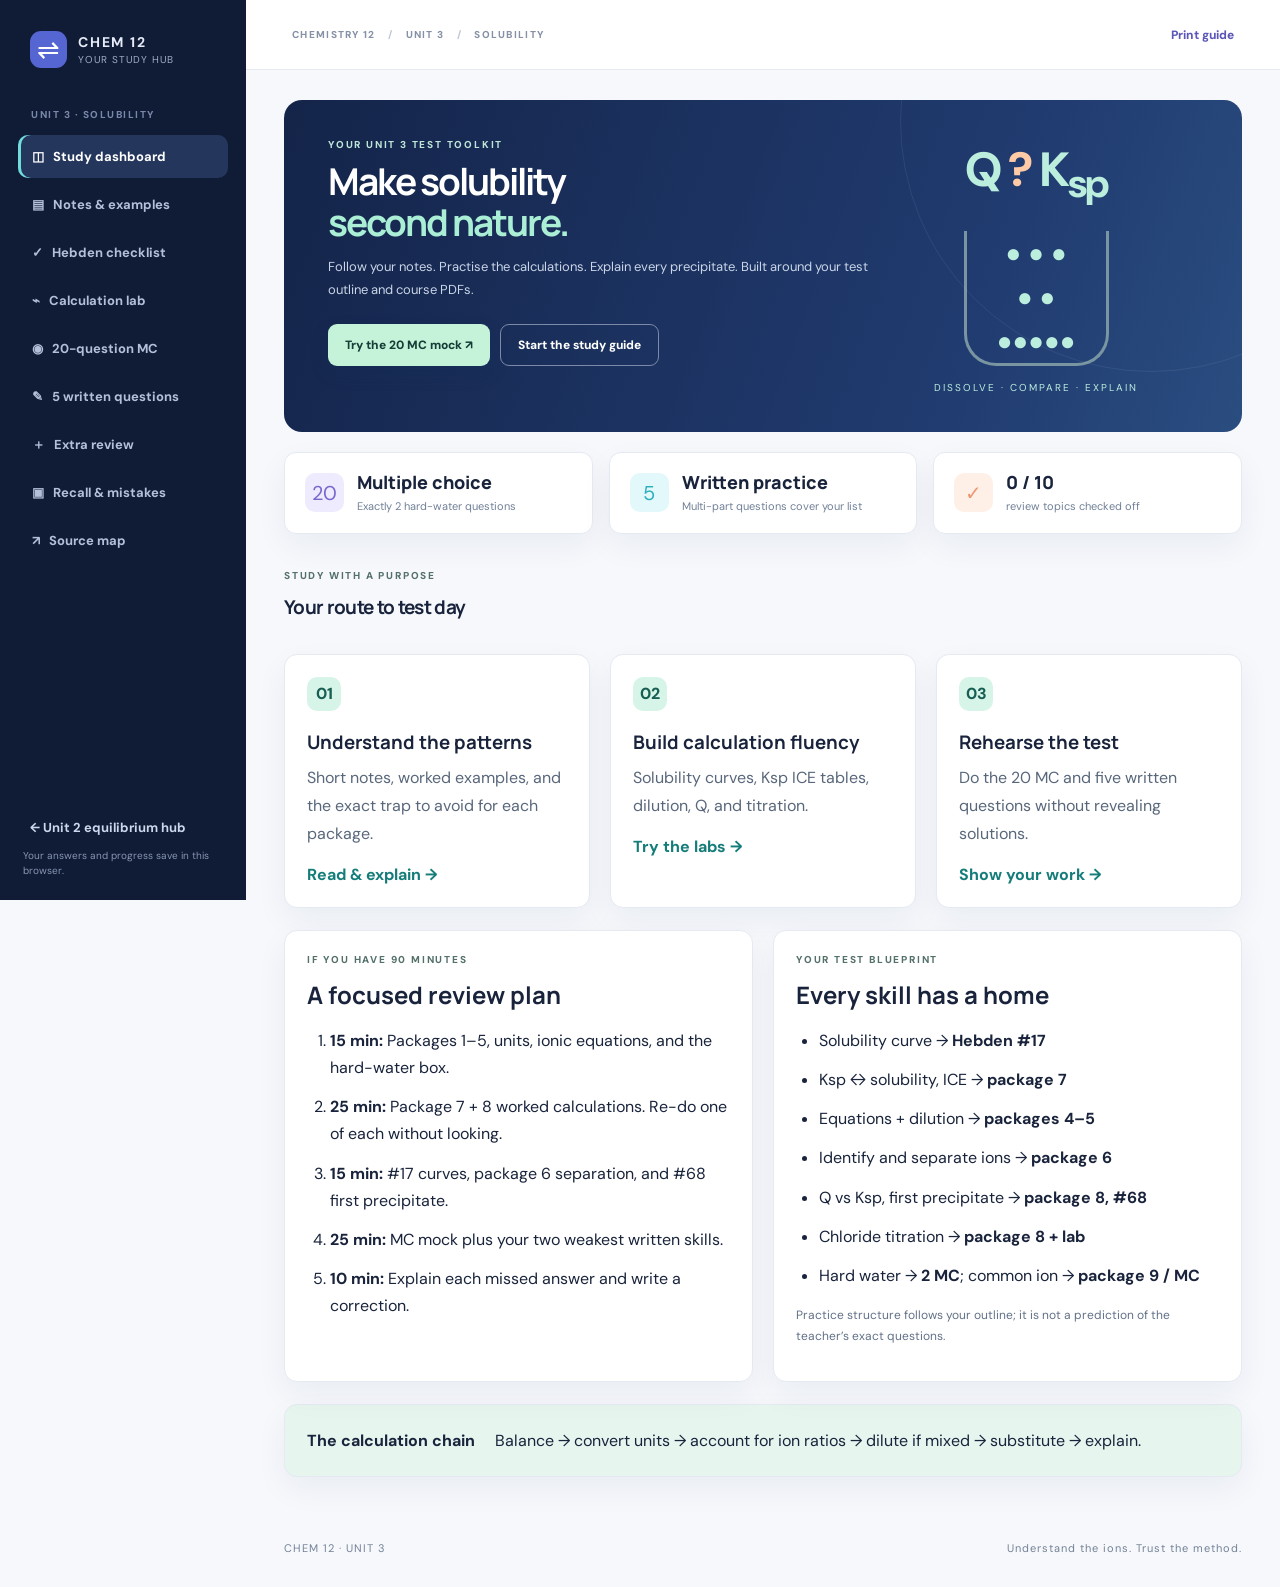
==== unit3.html @ d4b1d56f "Add Unit 3 solubility study guide and practice Add source-mapped notes, Hebden homework, 40 MC quest" ====
<!doctype html>
<html lang="en">
<head><meta charset="utf-8"><meta name="viewport" content="width=device-width, initial-scale=1"><meta name="theme-color" content="#101b35"><meta name="description" content="Chemistry 12 Unit 3: solubility notes, Hebden homework map, Ksp and ICE practice, chloride titration, and a 20 MC + 5 written mock test."><title>Chem 12 · Unit 3 Solubility</title><link rel="stylesheet" href="./styles.css"><link rel="stylesheet" href="./unit3.css"><script src="./unit3-content.js" defer></script><script src="./unit3.js" defer></script></head>
<body class="u3"><a class="skip-link" href="#u3-main">Skip to study content</a><div class="shell">
<aside class="sidebar"><a href="./index.html" class="brand"><span class="brand-mark">⇌</span><span><strong>CHEM 12</strong><small>your study hub</small></span></a><div class="side-label">UNIT 3 · SOLUBILITY</div><nav class="nav" aria-label="Unit 3 navigation"><a href="#overview" class="nav-link" data-section="overview">◫ &nbsp; Study dashboard</a><a href="#guide" class="nav-link" data-section="guide">▤ &nbsp; Notes & examples</a><a href="#homework" class="nav-link" data-section="homework">✓ &nbsp; Hebden checklist</a><a href="#labs" class="nav-link" data-section="labs">⌁ &nbsp; Calculation lab</a><a href="#mock" class="nav-link" data-section="mock">◉ &nbsp; 20-question MC</a><a href="#written" class="nav-link" data-section="written">✎ &nbsp; 5 written questions</a><a href="#extra" class="nav-link" data-section="extra">＋ &nbsp; Extra review</a><a href="#recall" class="nav-link" data-section="recall">▣ &nbsp; Recall & mistakes</a><a href="#sources" class="nav-link" data-section="sources">↗ &nbsp; Source map</a></nav><div class="side-spacer"></div><a class="back-unit" href="./index.html">← Unit 2 equilibrium hub</a><div class="side-foot">Your answers and progress save in this browser.</div></aside>
<main id="u3-main"><header class="topbar"><button id="u3-menu" class="icon-button menu-button" aria-label="Open navigation" aria-expanded="false">☰</button><div class="breadcrumb">CHEMISTRY 12 <span>/</span> UNIT 3 <span>/</span> SOLUBILITY</div><button id="print-guide" class="text-button">Print guide</button></header>
<section id="overview" class="u3-view"><div class="hero"><div><div class="eyebrow light">YOUR UNIT 3 TEST TOOLKIT</div><h1>Make solubility<br><em>second nature.</em></h1><p>Follow your notes. Practise the calculations. Explain every precipitate. Built around your test outline and course PDFs.</p><div class="hero-actions"><a class="button button-bright" href="#mock">Try the 20 MC mock ↗</a><a class="button button-outline" href="#guide">Start the study guide</a></div></div><div class="chem-art" aria-hidden="true"><div class="chem-equation">Q <span>?</span> K<sub>sp</sub></div><div class="chem-dots">● ● ●<br>● ●<br>●●●●●</div><div class="chem-caption">DISSOLVE · COMPARE · EXPLAIN</div></div></div>
<div class="stats-grid"><div class="stat-card"><span class="stat-icon violet">20</span><div><strong>Multiple choice</strong><small>Exactly 2 hard-water questions</small></div></div><div class="stat-card"><span class="stat-icon cyan">5</span><div><strong>Written practice</strong><small>Multi-part questions cover your list</small></div></div><div class="stat-card"><span class="stat-icon peach">✓</span><div><strong id="u3-progress">0 / 10</strong><small>review topics checked off</small></div></div></div>
<div class="section-heading"><div><div class="eyebrow">STUDY WITH A PURPOSE</div><h2>Your route to test day</h2></div></div><div class="u3-grid three"><a class="panel route-link" href="#guide"><span class="step">01</span><h3>Understand the patterns</h3><p>Short notes, worked examples, and the exact trap to avoid for each package.</p><b>Read & explain →</b></a><a class="panel route-link" href="#labs"><span class="step">02</span><h3>Build calculation fluency</h3><p>Solubility curves, Ksp ICE tables, dilution, Q, and titration.</p><b>Try the labs →</b></a><a class="panel route-link" href="#written"><span class="step">03</span><h3>Rehearse the test</h3><p>Do the 20 MC and five written questions without revealing solutions.</p><b>Show your work →</b></a></div>
<div class="u3-grid"><div class="panel"><div class="eyebrow">IF YOU HAVE 90 MINUTES</div><h2>A focused review plan</h2><ol class="spaced"><li><b>15 min:</b> Packages 1–5, units, ionic equations, and the hard-water box.</li><li><b>25 min:</b> Package 7 + 8 worked calculations. Re-do one of each without looking.</li><li><b>15 min:</b> #17 curves, package 6 separation, and #68 first precipitate.</li><li><b>25 min:</b> MC mock plus your two weakest written skills.</li><li><b>10 min:</b> Explain each missed answer and write a correction.</li></ol></div><div class="panel"><div class="eyebrow">YOUR TEST BLUEPRINT</div><h2>Every skill has a home</h2><ul class="spaced"><li>Solubility curve → <b>Hebden #17</b></li><li>Ksp ↔ solubility, ICE → <b>package 7</b></li><li>Equations + dilution → <b>packages 4–5</b></li><li>Identify and separate ions → <b>package 6</b></li><li>Q vs Ksp, first precipitate → <b>package 8, #68</b></li><li>Chloride titration → <b>package 8 + lab</b></li><li>Hard water → <b>2 MC</b>; common ion → <b>package 9 / MC</b></li></ul><p class="muted">Practice structure follows your outline; it is not a prediction of the teacher’s exact questions.</p></div></div>
<div class="panel formula-strip"><b>The calculation chain</b><span>Balance → convert units → account for ion ratios → dilute if mixed → substitute → explain.</span></div></section>
<section id="guide" class="u3-view" hidden><div class="page-head"><div class="eyebrow">THE ULTIMATE STUDY GUIDE</div><h1>Notes that lead to answers.</h1><p>Work through each package, then explain the “check yourself” prompt before opening its answer.</p></div><label class="search-wrap"><span>⌕</span><input type="search" id="u3-search" placeholder="Search: hard water, ICE, titration…" aria-label="Search Unit 3 notes"></label><div id="guide-list"></div></section>
<section id="homework" class="u3-view" hidden><div class="page-head"><div class="eyebrow">YOUR NOTES → HEBDEN</div><h1>The homework map.</h1><p>Question numbers restart in Unit III. These are solubility questions, not the Unit II numbers in the original hub.</p></div><div class="panel callout"><b>Do these first:</b> #17; #18–20; #25; #29–34; #40; #42, #47, #50; #56–69 (especially #68). Then review the chloride lab. The textbook file ends at printed page 100, so #70–72 and #81–86 are listed from the notes, not checked against their question text.</div><p id="hw-progress" aria-live="polite"></p><div id="hw-list"></div></section>
<section id="labs" class="u3-view" hidden><div class="page-head"><div class="eyebrow">SEE IT · CALCULATE IT · CHECK IT</div><h1>Calculation lab.</h1><p>All concentrations are mol/L. Enter scientific notation as 1.8e-10. Values are supplied for each problem.</p></div>
<div class="panel lab-panel"><div class="eyebrow">SOLUBILITY CURVES · #17 SKILLS</div><h2>Temperature changes the limit.</h2><p>This original practice graph uses hypothetical salts A, B and C. Its vertical axis is <b>grams of salt per 100 g of water</b>, not grams per litre of solution.</p><div class="u3-grid"><div id="curve-svg"></div><div><label>Temperature: <b id="temp-value">60 °C</b><input type="range" id="curve-temp" min="0" max="100" value="60"></label><label>Water mass (g)<input id="curve-water" type="number" min="1" value="150"></label><label>Salt A added (g)<input id="curve-mass" type="number" min="0" value="90"></label><div id="curve-result" class="feedback" aria-live="polite"></div><p class="muted">Assume equilibrium, no evaporation, no supersaturation, and independent salts. Cooling a saturated sample from 60 to 20 °C crystallizes (50 − 30) × 150/100 = 30 g of A.</p></div></div></div>
<div class="panel lab-panel"><div class="eyebrow">ICE TABLE TRAINER</div><h2>Start with the dissolving equation.</h2><label>Choose a salt<select id="ice-salt"><option value="agcl">AgCl · 1:1</option><option value="mgf2">MgF₂ · 1:2</option><option value="ag2cro4">Ag₂CrO₄ · 2:1</option></select></label><div id="u3-ice-prompt"></div><div class="table-wrap"><table><thead><tr><th>mol/L</th><th id="ice-cat">Cation</th><th id="ice-an">Anion</th></tr></thead><tbody><tr><th>Initial</th><td>0</td><td>0</td></tr><tr><th>Change</th><td><input id="ice-change-c" aria-label="Cation change in terms of s" placeholder="e.g. +s"></td><td><input id="ice-change-a" aria-label="Anion change in terms of s" placeholder="e.g. +2s"></td></tr><tr><th>Equilibrium</th><td><input id="ice-eq-c" aria-label="Equilibrium cation concentration in terms of s" placeholder="in terms of s"></td><td><input id="ice-eq-a" aria-label="Equilibrium anion concentration in terms of s" placeholder="in terms of s"></td></tr></tbody></table></div><label>Molar solubility s (M)<input id="ice-s-answer" inputmode="decimal" placeholder="e.g. 1.34e-5"></label><button id="check-ice" class="button button-dark">Check table & solubility</button><div id="ice-feedback" aria-live="polite"></div><details><summary>Show the full solution</summary><div id="ice-solution"></div></details></div>
<div class="panel lab-panel"><div class="eyebrow">MIXING CALCULATOR</div><h2>Will AgCl precipitate?</h2><p>Mix AgNO₃ and NaCl solutions; use Ksp(AgCl) = 1.8 × 10⁻¹⁰. This calculates concentrations <b>immediately after mixing, before precipitation</b>.</p><div class="u3-grid"><label>AgNO₃ concentration (M)<input id="q-ca" value="2e-5" inputmode="decimal"></label><label>AgNO₃ volume (mL)<input id="q-va" value="25" inputmode="decimal"></label><label>NaCl concentration (M)<input id="q-cb" value="4e-5" inputmode="decimal"></label><label>NaCl volume (mL)<input id="q-vb" value="25" inputmode="decimal"></label></div><button id="calc-q" class="button button-dark">Dilute → compare Q</button><div id="q-result" aria-live="polite"></div></div>
</section>
<section id="mock" class="u3-view" hidden><div class="page-head"><div class="eyebrow">MATCH YOUR TEST FORMAT</div><h1>20 MC. Every answer explained.</h1><p>Original questions model the skills and distractors in your Unit 3 MC package. Each mock draws 18 general questions and exactly 2 hard-water questions from a 40-question bank.</p></div><div class="panel mock-tools"><label>Mode<select id="mock-mode"><option value="exam">Test mode · answers after submission</option><option value="study">Study mode · check as you go</option></select></label><button class="button button-ghost" id="new-mock">New 20-question set</button><button class="button button-ghost" id="retry-missed">Retry missed questions</button><span id="mc-status" aria-live="polite"></span></div><div id="mc-list"></div><button id="grade-mock" class="button button-dark">Submit & see explanations</button><div id="mock-results" class="panel" hidden aria-live="polite"></div></section>
<section id="written" class="u3-view" hidden><div class="page-head"><div class="eyebrow">SHOW THE METHOD</div><h1>Five written questions.</h1><p>A 50-mark practice paper. Several questions have parts so all of your teacher’s listed skills fit into five questions. Work on paper or save your reasoning below; then use the point-by-point marking guide.</p></div><div id="written-list"></div><div class="panel"><h3>Your written self-assessment</h3><label>Marks earned (out of 50)<input id="written-score" type="number" min="0" max="50"></label><p>Mark the method as well as the number: equation, setup, substitution, units, and conclusion.</p></div></section>
<section id="extra" class="u3-view" hidden><div class="page-head"><div class="eyebrow">MORE REPS, MORE CONFIDENCE</div><h1>Extra review.</h1><p>Target the skill you missed. Each drill has a worked answer and a reason to practise it.</p></div><label>Filter drills<select id="extra-filter"><option value="all">All topics</option><option>Foundations</option><option>Curves</option><option>Equations</option><option>Ksp</option><option>Precipitation</option><option>Separation</option><option>Titration</option><option>Hard water</option></select></label><div id="extra-list"></div></section>
<section id="recall" class="u3-view" hidden><div class="page-head"><div class="eyebrow">KNOW WHY YOU KNOW IT</div><h1>Recall & mistake log.</h1><p>Say the answer aloud first. A corrected explanation is more useful than memorizing a letter.</p></div><div id="recall-list"></div><div class="panel"><h2>My Unit 3 corrections</h2><label>Question → my mistake → correct rule → next practice<textarea id="u3-mistakes" rows="10" placeholder="Example: Q question → used bottle concentrations → dilute each ion using the total mixed volume first → redo written #3."></textarea></label><small id="save-status" aria-live="polite">Saved in this browser as you type.</small></div></section>
<section id="sources" class="u3-view" hidden><div class="page-head"><div class="eyebrow">BUILT FROM YOUR COURSE FILES</div><h1>Source map & conventions.</h1><p>The guide paraphrases the concepts and adds original practice. PDF page numbers below refer to the file; Hebden page numbers refer to printed textbook pages.</p></div><div class="panel"><h2>Materials reviewed</h2><ul class="spaced"><li><b>unit 3 notes and labs.pdf</b> · 22 PDF pages. Packages 1–9, worked examples, precipitation activity, chloride titration procedure and recorded lab.</li><li><b>unit3mcpackage_compressed.pdf</b> · 9 PDF pages. Provincial-style solubility MC from 1998–2003, with answer key. Source-question references are provided for targeted return practice.</li><li><b>921416760-Hebden-Chem-12.pdf</b> · 105 PDF pages; Unit III starts at PDF p.78 / printed p.73. The supplied file stops at printed p.100. #17 is PDF p.84 / printed p.79; #68 is PDF p.104 / printed p.99.</li><li><b>Your test outline</b> · 20 MC with 2 hard-water questions, 5 written, and the skills listed in this guide.</li></ul><h3>Conventions that protect your marks</h3><ul class="spaced"><li>Use the Ksp value supplied by the question or your class table. Values may differ slightly between tables and temperatures.</li><li>At Q = Ksp, call the solution saturated / at the precipitation threshold. Your notes call this “just starts”; Q &gt; Ksp drives net precipitation.</li><li>“Insoluble” in the school table means low solubility, not exactly zero. Your Hebden classification uses less than 0.1 M.</li><li>For these dilute solutions use concentrations, additive volumes, and ideal dissociation as in the course. Retain guard digits and round the final answer.</li><li>Added solid does not change Ksp or saturated ion concentrations at fixed temperature while solid remains. Do not confuse the rate of dissolving with the equilibrium amount.</li><li>Some headings and handwriting are cropped in the scans. The package map follows the visible order and your package labels; unreadable details are not invented.</li></ul></div><div class="panel"><h2>Go back to the MC package</h2><div id="mc-source-map"></div></div></section>
<footer class="u3-footer">CHEM 12 · UNIT 3 <span>Understand the ions. Trust the method.</span></footer></main></div><noscript><p>Enable JavaScript to view the study guide, questions and interactive practice.</p></noscript></body></html>
---- styles.css ----
@import url('https://fonts.googleapis.com/css2?family=DM+Sans:wght@400;500;600;700;800&family=Manrope:wght@400;500;600;700;800&display=swap');
:root{--navy:#101b35;--navy2:#17264a;--ink:#19243c;--muted:#718097;--line:#e5eaf2;--paper:#f6f8fc;--white:#fff;--violet:#7665db;--cyan:#37c6d9;--peach:#f5aa87;--green:#2c9d79;--shadow:0 12px 32px rgba(21,38,75,.055)}
*{box-sizing:border-box}html{scroll-behavior:smooth}body{margin:0;color:var(--ink);font-family:'DM Sans',Arial,sans-serif;background:var(--paper)}button,input,textarea{font:inherit}button{cursor:pointer}button:focus-visible,input:focus-visible,textarea:focus-visible{outline:3px solid #7c6beb;outline-offset:2px}h1,h2,h3,p{margin-top:0}h1,h2,h3{font-family:Manrope,'DM Sans',sans-serif}p{line-height:1.6}.shell{display:flex;min-height:100vh}.sidebar{position:sticky;top:0;align-self:flex-start;width:246px;height:100vh;flex-shrink:0;background:var(--navy);color:#e6ebf8;padding:28px 18px 22px;display:flex;flex-direction:column;z-index:10}.brand{display:flex;align-items:center;gap:11px;padding:3px 12px 40px}.brand-mark{display:grid;place-items:center;width:37px;height:37px;border-radius:11px;background:#5565d1;color:white;font-size:27px;line-height:1}.brand strong{display:block;font-size:14px;letter-spacing:.13em}.brand small{display:block;color:#9eacc8;font-size:10px;letter-spacing:.08em;margin-top:2px;text-transform:uppercase}.side-label{padding:0 13px 14px;color:#7888ab;font-size:10px;font-weight:800;letter-spacing:.15em}.nav{display:grid;gap:5px}.nav-link{width:100%;border:0;background:transparent;color:#b4c0da;display:flex;align-items:center;gap:14px;border-radius:10px;padding:12px 14px;text-align:left;font-size:13px;font-weight:700}.nav-link span{width:18px;text-align:center;font-size:18px;font-weight:400}.nav-link:hover,.nav-link.active{background:#25365c;color:white}.nav-link.active{box-shadow:inset 3px 0 0 #6fdddc}.side-spacer{flex:1}.focus-box{background:#202f52;border:1px solid #34446a;border-radius:14px;padding:17px 16px;margin:12px 2px}.focus-icon{font-size:20px;color:#77e3e4;margin-bottom:11px}.focus-box strong{font-size:13px}.focus-box p{font-size:11px;color:#a8b7d0;margin:6px 0 0}.side-foot{color:#8796b3;font-size:10px;line-height:1.5;padding:0 5px}main{min-width:0;flex:1;max-width:1600px}.topbar{height:70px;background:#fff;border-bottom:1px solid var(--line);display:flex;align-items:center;justify-content:space-between;padding:0 46px}.breadcrumb{font-size:10px;color:#8691a6;font-weight:800;letter-spacing:.13em}.breadcrumb span{margin:0 9px;color:#bec6d4}.top-right{display:flex;align-items:center;gap:8px;font-size:11px;font-weight:700;color:#6f7e93}.status-dot{height:7px;width:7px;border-radius:50%;background:#30c09e}.menu-button{display:none}.view{display:none;padding:34px 46px 60px;animation:rise .28s ease}.view.active{display:block}@keyframes rise{from{opacity:.25;transform:translateY(7px)}to{opacity:1;transform:translateY(0)}}.eyebrow{font-size:10px;letter-spacing:.18em;font-weight:800;color:#7868ce;margin-bottom:10px}.eyebrow.light{color:#8fe6ec}.muted{color:var(--muted);font-size:12px}.button{border:0;border-radius:9px;display:inline-flex;align-items:center;justify-content:center;gap:12px;padding:12px 17px;font-size:12px;font-weight:800;transition:transform .16s,box-shadow .16s}.button:hover{transform:translateY(-2px)}.button-bright{background:#7fe1df;color:#102c45;box-shadow:0 8px 18px #11335a33}.button-outline{background:transparent;color:white;border:1px solid #7c89a8}.button-dark{background:#172747;color:#fff}.button-ghost{background:#eef2f8;color:#3d4e67}.text-button{border:0;background:transparent;color:#5b56b8;font-weight:800;font-size:12px;padding:6px 0}.icon-button{border:0;background:transparent;color:var(--ink);font-size:23px}.hero{min-height:298px;background:linear-gradient(110deg,#142449 0%,#213c71 73%,#2a4d80 100%);border-radius:18px;overflow:hidden;color:#fff;padding:38px 44px;display:grid;grid-template-columns:1.35fr .8fr;position:relative}.hero:after{content:'';position:absolute;width:500px;height:500px;border:1px solid #ffffff12;border-radius:50%;right:-160px;top:-230px}.hero h1{font-size:37px;line-height:1.12;letter-spacing:-.055em;margin:0 0 12px}.hero h1 em{font-style:normal;color:#8be4e5}.hero p{color:#cad5e7;font-size:13px;max-width:490px;margin-bottom:23px}.hero-actions{display:flex;gap:10px}.hero-art{position:relative;min-height:220px}.orb{position:absolute;border-radius:50%;filter:blur(1px)}.orb-one{width:240px;height:240px;background:radial-gradient(circle,#63d7e24b,#63d7e200 70%);right:4px;top:-10px}.orb-two{width:150px;height:150px;background:radial-gradient(circle,#886be45c,#886be400 70%);right:140px;bottom:-20px}.balance-card{position:absolute;right:21px;top:20px;width:231px;height:194px;background:linear-gradient(145deg,#ffffff21,#ffffff0d);border:1px solid #ffffff38;backdrop-filter:blur(8px);border-radius:17px;box-shadow:0 18px 35px #09153343;padding:24px 25px;text-align:center;transform:rotate(4deg)}.balance-label{font-size:9px;letter-spacing:.15em;color:#c0d4e7;font-weight:800}.balance-symbol{font:700 39px Manrope,sans-serif;margin:18px 0 12px;color:#fff}.balance-symbol span{color:#78dedf}.balance-symbol sub{font-size:13px}.balance-line{display:flex;align-items:center;justify-content:center;gap:6px}.balance-line i{height:2px;width:57px;background:#61d0de}.balance-line b{height:10px;width:10px;border-radius:50%;background:#80e8e4}.balance-caption{font-size:9px;color:#b8ccdd;margin-top:12px}.stats-grid{display:grid;grid-template-columns:repeat(3,1fr);gap:16px;margin:20px 0 35px}.stat-card{background:white;border:1px solid var(--line);border-radius:12px;padding:17px 20px;display:flex;align-items:center;gap:13px;box-shadow:var(--shadow)}.stat-icon{width:39px;height:39px;border-radius:10px;display:grid;place-items:center;font-size:20px}.stat-icon.violet{background:#eeebff;color:#7868cd}.stat-icon.cyan{background:#e2f8fa;color:#2caebc}.stat-icon.peach{background:#fff0e7;color:#ed9673}.stat-card strong{display:block;font:800 19px Manrope,sans-serif}.stat-card small{font-size:11px;color:var(--muted)}.section-heading{display:flex;align-items:end;justify-content:space-between;margin:0 0 17px}.section-heading h2{font-size:19px;letter-spacing:-.035em;margin:0}.section-heading.compact{margin-bottom:18px}.section-heading.compact h2{font-size:17px}.route-grid{display:grid;grid-template-columns:repeat(3,1fr);gap:16px}.route-card{border:1px solid var(--line);background:#fff;border-radius:13px;text-align:left;min-height:200px;padding:19px;box-shadow:var(--shadow);display:flex;flex-direction:column;transition:transform .16s,border-color .16s}.route-card:hover{transform:translateY(-3px);border-color:#bdb4f7}.route-n{color:#b2bdd0;font-size:10px;font-weight:800}.route-icon{font-size:26px;color:#7069d6;margin:10px 0}.route-card strong{font:800 14px Manrope,sans-serif;margin-bottom:4px}.route-card>span:not(.route-n):not(.route-icon){font-size:11px;color:#68778b}.route-card small{font-size:10px;color:#a1acc0;margin-top:8px}.route-card b{font-size:11px;color:#665bc8;margin-top:auto;padding-top:13px}.dashboard-bottom{display:grid;grid-template-columns:1.4fr 1fr;gap:16px;margin-top:28px}.panel{border:1px solid var(--line);background:white;border-radius:13px;padding:22px;box-shadow:var(--shadow)}.trap{border-top:1px solid var(--line);padding:14px 0 1px}.trap span{font-size:9px;color:#7b6bd0;letter-spacing:.09em;font-weight:800}.trap strong{display:block;font-size:12px;margin-top:3px}.trap p{font-size:11px;color:#6b788c;margin:4px 0 9px}.timer-panel{background:#f1eeff;border-color:#e8e0ff}.timer-panel h2{font-size:18px}.timer{font:800 49px Manrope,sans-serif;letter-spacing:-.06em;margin:13px 0}.timer-actions{display:flex;gap:8px;flex-wrap:wrap}.timer-panel p{font-size:11px;color:#7c78a7;margin:15px 0 0}.page-head{margin-bottom:25px}.page-head h1{font-size:31px;letter-spacing:-.055em;margin-bottom:5px}.page-head p{font-size:13px;color:#748198;max-width:700px;margin:0}.notes-toolbar{display:flex;align-items:center;justify-content:space-between;margin-bottom:16px;gap:12px}.notes-toolbar>span{font-size:11px;color:#98a4b5}.search-wrap{display:flex;align-items:center;gap:9px;width:min(500px,100%);padding:0 13px;background:#fff;border:1px solid var(--line);border-radius:10px}.search-wrap span{font-size:22px;color:#8c9ab0}.search-wrap input{border:0;outline:0;width:100%;padding:12px 0;color:var(--ink);font-size:12px}.notes-list{display:grid;grid-template-columns:repeat(2,minmax(0,1fr));gap:15px}.note-card{border:1px solid var(--line);background:white;border-radius:13px;padding:0;box-shadow:var(--shadow);overflow:hidden}.note-card header{display:flex;align-items:center;gap:11px;padding:17px 18px 13px}.note-number{color:#a5aed0;font-size:10px;font-weight:800}.note-card h2{font-size:15px;margin:0;flex:1}.master-button{background:#f2f4fa;border:0;border-radius:8px;color:#64738d;font-size:10px;font-weight:800;padding:7px 9px}.master-button.done{background:#e4f8ef;color:#208763}.note-body{padding:0 18px 15px;font-size:11px;color:#627088;line-height:1.58}.note-body p{margin-bottom:9px}.note-body ul{padding-left:18px;margin:6px 0}.note-body li{margin-bottom:5px}.formula{background:#f4f6fb;border-left:3px solid #8674df;border-radius:3px;padding:9px 11px;color:#263453;font-size:12px;font-weight:700;margin:9px 0}.note-card details{border-top:1px solid var(--line);padding:11px 18px;font-size:11px;color:#5d6e85}.note-card summary{cursor:pointer;font-weight:800;color:#5c55bc}.note-card details p{margin:8px 0 0}.personal-notes{margin-top:18px}.personal-notes textarea{width:100%;height:155px;border:1px solid var(--line);border-radius:9px;padding:13px;resize:vertical;background:#fcfdff;font-size:12px;line-height:1.6;color:var(--ink)}.quiz-layout{display:grid;grid-template-columns:minmax(0,1fr) 245px;gap:17px}.quiz-progress{background:white;border:1px solid var(--line);border-radius:12px;padding:16px 19px;margin-bottom:14px}.quiz-progress>div:first-child{display:flex;justify-content:space-between;font-size:11px;margin-bottom:12px}.quiz-progress span{color:#7f8ca0}.progress-track{height:5px;background:#edf0f6;border-radius:4px;overflow:hidden}.progress-track i{display:block;height:100%;background:#8b76e7;transition:width .25s}.quiz-card{background:#fff;border:1px solid var(--line);border-radius:13px;padding:25px;min-height:310px;box-shadow:var(--shadow)}.quiz-card .tag{display:inline-block;background:#eeebff;color:#6e60ca;border-radius:20px;padding:6px 9px;font-size:9px;font-weight:800;letter-spacing:.07em}.quiz-card h2{font-size:20px;line-height:1.45;margin:20px 0}.quiz-answers{display:grid;gap:9px}.answer{display:flex;align-items:center;gap:12px;text-align:left;background:#fafbfe;border:1px solid #e8ecf4;border-radius:9px;padding:11px 13px;font-size:12px;color:#32415a}.answer:hover{border-color:#9e91eb}.answer.selected{background:#f0edff;border-color:#8373de}.answer.correct{background:#e9f8f1;border-color:#41b98b}.answer.wrong{background:#fff0ec;border-color:#e99880}.answer-letter{display:grid;place-items:center;width:25px;height:25px;border-radius:7px;background:#e9edf5;color:#52627f;font-weight:800;font-size:10px;flex-shrink:0}.quiz-feedback{margin-top:18px;padding:14px;border-radius:9px;font-size:12px;line-height:1.55}.quiz-feedback.good{background:#eaf8f1;color:#246b52}.quiz-feedback.bad{background:#fff2ed;color:#92533e}.quiz-action{margin-top:15px}.quiz-controls{display:flex;justify-content:space-between;margin-top:13px}.quiz-aside h3{font-size:15px;margin:0 0 8px}.quiz-aside p{font-size:11px;color:#7a879b}.quiz-dots{display:grid;grid-template-columns:repeat(4,1fr);gap:8px;margin:23px 0}.quiz-dot{border:1px solid #e5eaf1;background:#f7f9fc;border-radius:7px;height:35px;color:#8490a4;font-weight:800;font-size:11px}.quiz-dot.current{border-color:#7e6bd7;color:#6659c5}.quiz-dot.done{background:#e5f7ee;color:#258b67}.quiz-dot.wrong{background:#fff0ec;color:#bc725a}.graph-layout{display:grid;grid-template-columns:minmax(0,1.4fr) minmax(280px,1fr);gap:17px}.graph-layout h2{font-size:16px;margin-bottom:4px}.graph-layout .muted{line-height:1.5}.graph-options{display:flex;flex-wrap:wrap;gap:7px;margin:20px 0}.graph-option{border:1px solid #e3e9f2;background:#f8faff;color:#5c6d85;border-radius:7px;padding:8px 10px;font-size:10px;font-weight:800}.graph-option.active{background:#211f50;border-color:#211f50;color:#fff}.legend{display:flex;gap:18px;font-size:10px;font-weight:800;color:#728097;margin:0 0 11px}.legend span{display:flex;align-items:center;gap:6px}.legend-dot{width:8px;height:8px;border-radius:50%}.legend-dot.no{background:#6f65d8}.legend-dot.cl{background:#28b0c5}.legend-dot.product{background:#f1a779}.graph-container{border:1px solid #e8edf4;background:linear-gradient(#fff,#fbfcff);border-radius:10px;padding:13px;height:260px}.graph-container svg{display:block;width:100%;height:100%}.axis-caption{display:flex;justify-content:space-between;margin:7px 3px;color:#a1adbd;font-size:10px}.graph-explain h2{font-size:20px;margin:0 0 25px}.graph-key{display:flex;gap:12px;border-top:1px solid var(--line);padding:15px 0}.graph-key span{font-size:11px;color:#7b6bd0;font-weight:800}.graph-key strong{font-size:12px}.graph-key p{font-size:11px;color:#718095;margin:5px 0 0}.callout{background:#f1eeff;border-radius:8px;color:#625c91;font-size:11px;line-height:1.6;padding:13px;margin-top:14px}.ice-tabs{display:flex;gap:8px;margin-bottom:17px;flex-wrap:wrap}.ice-tab{border:1px solid #e1e6f0;background:#fff;border-radius:9px;padding:11px 14px;color:#68768d;font-size:11px;font-weight:800}.ice-tab.active{background:#1b2a4c;color:#fff;border-color:#1b2a4c}.ice-grid{display:grid;grid-template-columns:minmax(0,1.4fr) minmax(270px,.8fr);gap:17px}.ice-grid h2{font-size:18px}.ice-equation{background:#f1f3fb;padding:13px;border-radius:9px;font-weight:800;text-align:center;margin:17px 0;color:#273758}.ice-table{width:100%;border-collapse:collapse;font-size:11px;margin:18px 0}.ice-table th,.ice-table td{border-bottom:1px solid #e6ebf2;text-align:center;padding:10px 5px}.ice-table th:first-child,.ice-table td:first-child{text-align:left;font-weight:800;color:#708099}.ice-table th{color:#31415e}.ice-question{font-size:12px;font-weight:800}.ice-answer-row{display:flex;gap:8px;align-items:center;flex-wrap:wrap}.ice-answer-row input{width:130px;border:1px solid #dce3ef;border-radius:8px;padding:10px;font-size:12px}.ice-feedback{font-size:11px;min-height:20px;margin:10px 0;color:#2d8668}.ice-steps{font-size:12px;color:#68778f;line-height:1.7}.ice-steps li{margin-bottom:10px}.ice-steps strong{color:#273550}.ice-hidden{display:none}.mistake-layout{display:grid;grid-template-columns:minmax(260px,.8fr) minmax(0,1.2fr);gap:18px}.mistake-layout form h2{font-size:18px}.mistake-layout label{display:block;font-size:10px;color:#718099;font-weight:800;margin:16px 0}.mistake-layout input,.mistake-layout textarea{display:block;width:100%;margin-top:6px;border:1px solid #e2e7f0;border-radius:8px;padding:10px;font-size:11px;font-weight:400;color:var(--ink);background:#fdfefe}.mistake-layout textarea{height:110px;resize:vertical;line-height:1.5}.mistake-list{display:grid;gap:10px}.mistake-item{background:#fff;border:1px solid var(--line);border-radius:10px;padding:15px 17px;box-shadow:var(--shadow)}.mistake-item-head{display:flex;justify-content:space-between;gap:10px}.mistake-item strong{font-size:12px}.mistake-item p{font-size:11px;color:#6c7a91;margin:7px 0}.mistake-item .correct-idea{background:#ecf8f3;border-radius:7px;padding:9px;color:#347861}.mistake-item button{border:0;background:transparent;color:#ba7480;font-size:10px;font-weight:800}.empty-state{background:#fff;border:1px dashed #ced6e4;border-radius:10px;padding:25px;color:#8996aa;font-size:12px}.toast{position:fixed;right:20px;bottom:20px;background:#172747;color:white;border-radius:9px;padding:11px 16px;font-size:11px;font-weight:700;box-shadow:0 12px 25px #14274a42;opacity:0;transform:translateY(10px);pointer-events:none;transition:.2s;z-index:20}.toast.show{opacity:1;transform:none}
.teacher-banner{display:flex;align-items:center;justify-content:space-between;gap:16px;background:linear-gradient(100deg,#eceaff,#e9f6fb);border:1px solid #dddaf6;border-radius:13px;padding:19px 22px;margin-top:17px}.teacher-banner .eyebrow{margin-bottom:5px}.teacher-banner strong{display:block;font:800 15px Manrope,sans-serif}.teacher-banner p{font-size:11px;color:#69788e;margin:4px 0 0}.teacher-banner .button{flex-shrink:0}.teacher-tip{display:flex;gap:15px;align-items:center;background:#f0edff;border-color:#e5dfff;margin-bottom:17px}.teacher-tip b{font-size:12px;color:#4c418f;white-space:nowrap}.teacher-tip span{font-size:11px;color:#6c6797;line-height:1.5}.statement-list{margin:0 0 20px;padding-left:23px;display:grid;gap:8px;font-size:12px;line-height:1.5;color:#3d4d66}.statement-list li{padding-left:4px}.teacher-score{font-size:11px;font-weight:800;color:#64718c;margin-bottom:10px}.tf-list{display:grid;gap:10px}.tf-row{display:flex;align-items:center;justify-content:space-between;gap:15px;border:1px solid #e8ecf4;background:#fafbfe;border-radius:9px;padding:11px 13px}.tf-row>span{font-size:11px;line-height:1.5;color:#32415a}.tf-row>div{display:flex;gap:5px;flex-shrink:0}.tf-row button{border:1px solid #dfe5ee;background:#fff;color:#5c6b82;border-radius:7px;padding:7px 9px;font-size:10px;font-weight:800}.tf-row button.selected{background:#f0edff;border-color:#8373de;color:#5849b0}.tf-row button.correct{background:#e9f8f1;border-color:#41b98b;color:#267e5d}.tf-row button.wrong{background:#fff0ec;border-color:#e99880;color:#af634a}.tf-row button:disabled,.answer:disabled{cursor:default}
.ice-intro{display:flex;align-items:center;gap:16px;background:#eff7fb;border-color:#dceef3;margin-bottom:17px}.ice-intro strong{font-size:12px;color:#1c637b;white-space:nowrap}.ice-intro span{font-size:11px;line-height:1.55;color:#607a8a}.ice-tabs{gap:8px}.ice-tabs .ice-tab{display:flex;flex-direction:column;align-items:flex-start;gap:2px;min-width:135px;text-align:left}.ice-tab small{font-size:9px;opacity:.72;font-weight:600}.ice-work h2,.ice-guide h2{font-size:18px}.ice-table-scroll{overflow-x:auto}.ice-editable{min-width:420px}.ice-editable th{font-size:11px}.ice-editable td,.ice-editable th{padding:8px 5px}.ice-editable td:first-child,.ice-editable th:first-child{min-width:85px}.ice-given{font-weight:800;color:#4b5c75;background:#f5f7fb}.ice-cell{width:100%;min-width:64px;max-width:100px;border:1px solid #d7e0ed;border-radius:7px;background:#fff;padding:9px 7px;font-size:11px;color:#20314e;text-align:center}.ice-cell.correct{border-color:#44b78a;background:#eaf8f0}.ice-cell.wrong{border-color:#e59980;background:#fff1ec}.ice-cell.missing{border-color:#e9bf72;background:#fffaf0}.ice-table-actions{display:flex;align-items:center;gap:12px;flex-wrap:wrap}.ice-table-feedback{font-size:11px;color:#60748b;line-height:1.45}.ice-final{border-top:1px solid var(--line);margin-top:19px;padding-top:17px}.ice-final label{display:block;font-size:12px;font-weight:800;margin-bottom:8px}.ice-final .ice-cell{width:125px;max-width:125px}.ice-expression-options{display:grid;gap:8px;margin:17px 0 4px}.ice-expression-options button{border:1px solid #e1e7f0;background:#f9fbff;border-radius:8px;text-align:left;padding:10px 11px;font-size:11px;color:#485b74;line-height:1.4}.ice-expression-options button:hover{border-color:#8c7be2}.ice-expression-options button.selected{background:#f0edff;border-color:#8c7be2}.ice-expression-options button.correct{background:#eaf8f0;border-color:#43b88a;color:#287453}.ice-expression-options button.wrong{background:#fff1ec;border-color:#e59980;color:#9c5a43}.ice-hint{background:#f6f4ff;border-radius:8px;padding:13px;margin:18px 0}.ice-hint b{font-size:11px;color:#5b4ec5}.ice-hint p{font-size:11px;color:#706b91;margin:5px 0 0}.ice-solution{font-size:11px;line-height:1.7;color:#3e526d;background:#eff9f3;border-radius:8px;padding:13px;margin:8px 0}.ice-solution.hidden{display:none}.ice-reset{display:block;margin-top:17px;color:#a16a7a}
.assignment-banner{display:flex;align-items:center;justify-content:space-between;gap:20px;margin:22px 0;background:#f0f8fa;border-color:#dbeef1}.assignment-banner strong{font-size:17px}.assignment-banner p{font-size:11px;color:#627589;margin:6px 0 0}.assignment-banner .eyebrow{color:#2b93a6}.assignment-guide{display:flex;align-items:center;gap:18px;background:#f4f2ff;border-color:#e8e3ff}.assignment-guide strong{font-size:12px;white-space:nowrap;color:#6255b3}.assignment-guide span{font-size:11px;line-height:1.55;color:#68718b}.assignment-summary{display:flex;justify-content:space-between;gap:15px;align-items:center;margin:19px 0 14px}.assignment-summary strong{font-size:15px}.assignment-summary span{color:#748199;font-size:11px}.assignment-list{display:grid;gap:9px}.assignment-card{display:flex;align-items:center;justify-content:space-between;gap:18px;padding:15px 18px;background:#fff;border:1px solid var(--line);border-radius:11px;box-shadow:var(--shadow)}.assignment-card.done{background:#f3fbf7;border-color:#cdebdc}.assignment-card label{display:flex;align-items:flex-start;gap:12px;flex:1;cursor:pointer}.assignment-card input{accent-color:#31a77e;width:16px;height:16px;margin:4px 0 0;flex-shrink:0}.assignment-number{font-size:13px;font-weight:800;color:#6d63c4;min-width:34px}.assignment-copy strong{display:block;font-size:12px;color:#273955}.assignment-copy small{display:block;font-size:11px;line-height:1.5;color:#718098;margin-top:4px}.assignment-card .text-button{white-space:nowrap}
.ice-editable .ice-cell{min-width:92px;max-width:130px}.ice-symbolic-help{font-size:11px;line-height:1.5;color:#61738e;background:#f4f7fc;border-radius:8px;padding:10px 12px;margin:3px 0 15px}.ice-symbolic-help b{color:#3f5180}.ice-symbolic-help em{font-style:normal;font-weight:700}
.ice-cell.sigfig{border-color:#dda44a;background:#fff7e7}.ice-final .ice-feedback{line-height:1.5}
@media(max-width:1050px){.sidebar{width:207px}.topbar{padding:0 25px}.view{padding:28px 25px 50px}.hero{padding:31px}.balance-card{right:0}.route-grid{gap:10px}.route-card{padding:15px}}
.stress-trainer{margin-top:17px;display:grid;grid-template-columns:minmax(220px,.8fr) minmax(0,1.2fr);gap:18px;align-items:center}.stress-trainer h2{font-size:18px;margin-bottom:4px}.stress-question{font-size:13px;font-weight:800;margin:0 0 10px}.stress-equation{font-size:12px;color:#5b6990;margin:0 0 10px}.stress-answers{display:flex;gap:7px;flex-wrap:wrap}.stress-answers button{border:1px solid #dce3ef;background:#f8faff;color:#43536c;padding:9px 12px;border-radius:8px;font-size:11px;font-weight:800}.stress-answers button:hover{border-color:#8071dc}.stress-feedback{font-size:11px;line-height:1.6;color:#357e62;min-height:35px;margin:11px 0 0}.stress-next{margin-top:2px}
@media(max-width:800px){.sidebar{position:fixed;left:-260px;transition:left .2s;width:240px}.sidebar.open{left:0;box-shadow:0 0 0 100vmax #0c163977}.menu-button{display:block}.topbar{height:59px;justify-content:flex-start;gap:14px}.top-right{margin-left:auto}.hero{grid-template-columns:1fr}.hero-art{display:none}.notes-list,.route-grid,.stats-grid{grid-template-columns:repeat(2,1fr)}.dashboard-bottom,.graph-layout,.ice-grid,.mistake-layout{grid-template-columns:1fr}.quiz-layout{grid-template-columns:1fr}.quiz-aside{order:-1}.quiz-aside p{display:none}.quiz-dots{margin:10px 0}}
@media(max-width:800px){.stress-trainer{grid-template-columns:1fr}}
@media(max-width:800px){.teacher-banner{align-items:flex-start;flex-direction:column}.teacher-tip{align-items:flex-start;flex-direction:column;gap:5px}}
@media(max-width:800px){.ice-intro{align-items:flex-start;flex-direction:column;gap:5px}}
@media(max-width:540px){.view{padding:22px 16px 44px}.topbar{padding:0 16px}.breadcrumb{font-size:8px;letter-spacing:.07em}.top-right{display:none}.hero{padding:28px;min-height:0}.hero h1{font-size:29px}.hero p{font-size:12px}.hero-actions{flex-wrap:wrap}.stats-grid,.route-grid,.notes-list{grid-template-columns:1fr}.stats-grid{gap:8px}.stat-card{padding:12px}.route-card{min-height:155px}.dashboard-bottom{margin-top:16px}.page-head h1{font-size:26px}.quiz-card{padding:18px}.quiz-card h2{font-size:17px}.quiz-aside{display:block}.notes-toolbar>span{display:none}}
@media(max-width:800px){.assignment-banner,.assignment-guide,.assignment-summary{align-items:flex-start;flex-direction:column}.assignment-card{align-items:flex-start;flex-direction:column;gap:8px}.assignment-card .text-button{padding-left:28px}}
@media(max-width:540px){.tf-row{align-items:flex-start;flex-direction:column}.tf-row>div{align-self:flex-end}}
---- unit3.css ----
.u3{--teal:#147d79;--mint:#d7f4e8}.u3 .brand{text-decoration:none;color:inherit}.u3 .nav-link{text-decoration:none;min-height:43px}.u3 .sidebar{overflow-y:auto}.u3-view{padding:30px 38px 12px;max-width:1400px;margin:auto}.u3-view[hidden]{display:none!important}.u3 .hero{min-height:330px}.u3 .hero p{max-width:600px}.u3 .hero em{color:#a9eed5}.u3 .button{text-decoration:none}.u3 .button-bright{background:#c5f3d9;color:#153c37}.chem-art{flex:0 0 260px;text-align:center;color:#bceede;align-self:center}.chem-equation{font-size:48px;font-weight:800;letter-spacing:-2px}.chem-equation span{color:#ffcba6}.chem-dots{font-size:26px;line-height:1.7;border:3px solid #7895a1;border-top:0;border-radius:0 0 32px 32px;margin:22px auto 15px;width:145px}.chem-caption{font-size:10px;letter-spacing:2px}.u3-grid{display:grid;grid-template-columns:repeat(2,minmax(0,1fr));gap:20px;margin:22px 0}.u3-grid.three{grid-template-columns:repeat(3,minmax(0,1fr))}.u3 .panel{margin-bottom:20px}.u3-grid>.panel{margin:0}.route-link{text-decoration:none;color:var(--ink)}.route-link:hover{border-color:var(--teal);transform:translateY(-2px)}.route-link p{color:#59677b}.route-link b{color:var(--teal)}.step{display:inline-grid;place-items:center;width:34px;height:34px;background:var(--mint);border-radius:10px;font-weight:800;color:#185f53}.spaced li{margin:12px 0;line-height:1.7}.u3 ul,.u3 ol{padding-left:23px}.u3 p{line-height:1.75}.u3 h2{margin:12px 0}.u3 h3{margin:18px 0 9px}.formula-strip{display:flex;gap:20px;align-items:center;background:#e7f5ef!important}.formula-strip span{line-height:1.7}.guide-card{border:1px solid #dce3eb;background:#fff;border-radius:18px;margin:18px 0;overflow:hidden}.guide-card>summary{list-style:none;padding:25px;cursor:pointer;display:flex;gap:18px;align-items:center}.guide-card>summary::-webkit-details-marker{display:none}.guide-card>summary:after{content:'＋';margin-left:auto;font-size:20px;color:var(--teal)}.guide-card[open]>summary:after{content:'−'}.guide-card summary h2{font-size:21px;margin:4px 0}.guide-card summary small{color:#607186;line-height:1.6;display:block}.guide-body{padding:0 28px 28px}.guide-body>p:first-child{margin-top:0}.u3 .eyebrow{color:#54706a}.u3 .eyebrow.light{color:#bde5d8}.source-note{font-size:12px;color:#6b778a;line-height:1.7;margin-top:15px}.formula{font-size:19px;font-weight:650;background:#f0f5f8;border-left:3px solid var(--teal);padding:16px 18px;border-radius:8px;line-height:1.9;overflow-wrap:anywhere;margin:18px 0}.trap-box{background:#fff4e8;border-left:3px solid #d79b57;padding:14px 18px;border-radius:8px;margin:18px 0}.worked{background:#f5f8fc;padding:20px;border-radius:12px;margin:20px 0}.worked h3{margin-top:0}.u3 details:not(.guide-card){margin:15px 0;border:1px solid #dce4ec;border-radius:10px;padding:15px 18px;background:#fff}.u3 details:not(.guide-card)>summary{cursor:pointer;font-weight:700;color:#25645a;line-height:1.6}.master-check{display:flex!important;align-items:center;gap:10px;padding:16px;background:#eef8f2;border-radius:10px;font-size:14px!important}.u3 input[type=checkbox],.u3 input[type=radio]{width:18px!important;height:18px;accent-color:var(--teal);flex:none}.u3 label{display:block;font-size:14px;font-weight:650;line-height:1.7;margin:10px 0}.u3 input:not([type=checkbox]):not([type=radio]):not([type=range]),.u3 select,.u3 textarea{box-sizing:border-box;width:100%;max-width:100%;border:1px solid #cdd7e3;background:#fff;border-radius:9px;padding:12px;font:inherit;color:var(--ink);margin-top:6px}.u3 textarea{resize:vertical;min-height:120px}.u3 input[type=range]{display:block;width:100%;accent-color:var(--teal)}.u3 button,.u3 summary,.u3 a,.u3 input,.u3 textarea,.u3 select{outline-offset:4px}.u3 :focus-visible{outline:3px solid #2a8b80}.table-wrap{overflow-x:auto;margin:20px 0}.u3 table{width:100%;border-collapse:collapse;font-size:14px;line-height:1.65}.u3 th,.u3 td{border:1px solid #dce4eb;text-align:left;padding:12px 14px}.u3 th{background:#edf4f5}.u3 td{background:white}.u3 .muted{color:#627187}.hw-row{display:flex;gap:14px;align-items:flex-start;padding:22px;border:1px solid #dce3eb;border-radius:12px;background:#fff;margin:12px 0}.hw-row input{margin-top:5px}.hw-row strong{display:block;font-size:17px}.hw-row p{margin:6px 0}.priority{display:inline-block;background:#ddf4e7;color:#20644c;border-radius:6px;padding:3px 8px;font-size:11px;margin-bottom:6px;font-weight:800}.feedback{padding:16px 18px;border-radius:10px;background:#e9f4f0;line-height:1.75;margin:16px 0}.feedback.bad{background:#fff0e6;color:#7b3e20}.lab-panel{padding:28px}.mock-tools{display:flex;align-items:center;gap:16px;flex-wrap:wrap}.mock-tools label{min-width:260px}.question-card{background:#fff;border:1px solid #dce3eb;border-radius:15px;padding:26px;margin:20px 0}.question-card h3{font-size:18px;line-height:1.7;margin-top:10px}.question-meta{font-size:11px;text-transform:uppercase;letter-spacing:1.3px;color:#54706a;font-weight:800}.option{display:flex!important;gap:12px;padding:13px 16px;border:1px solid #dde4ed;border-radius:9px;cursor:pointer;font-weight:500!important}.option:has(input:checked){border-color:var(--teal);background:#eef8f3}.option.correct{border-color:#23805c;background:#e9f7ed}.option.wrong{border-color:#c66e41;background:#fff1e9}.option input{margin-top:3px}.solution{line-height:1.8}.rubric{font-size:13px;border-top:1px solid #d7e3df;padding-top:14px;color:#365d53}.u3-footer{max-width:1400px;padding:32px 38px;margin:auto;color:#748295;font-size:11px;letter-spacing:1px;display:flex;justify-content:space-between}.back-unit{color:#c9d8ec;text-decoration:none;font-weight:700;font-size:13px;padding:12px}.skip-link{position:absolute;top:-100px;left:20px;z-index:100;background:white;padding:15px}.skip-link:focus{top:10px}.recall-card{margin:12px 0}.u3 #curve-svg svg{width:100%;height:auto}.u3 #curve-svg{align-self:center}.u3 .search-wrap{margin-bottom:20px}.empty-state{padding:30px;text-align:center}.u3 #mock-results{margin-top:25px}.u3 .callout{font-size:14px;line-height:1.8}.u3 .question-card .button{margin-top:12px}.flow-step{border-left:3px solid #72b9a4;padding:5px 20px;margin:15px 0}.flow-step strong{display:block}.u3 .breadcrumb{font-size:10px}.u3 .stats-grid{grid-template-columns:repeat(3,minmax(0,1fr))}.u3 .stat-card strong{font-size:18px}.u3 .stat-card small{line-height:1.6}.u3 .topbar{gap:15px}
@media(max-width:1100px){.chem-art{display:none}.u3-grid.three{grid-template-columns:1fr}.u3 .stats-grid{grid-template-columns:1fr}.u3-view{padding:25px}.u3-grid{gap:15px}.u3 .hero h1{font-size:46px}}
@media(max-width:760px){.u3-grid{grid-template-columns:1fr}.u3-view{padding:18px}.u3 .hero{padding:28px}.u3 .hero h1{font-size:39px}.u3 .hero-actions{flex-wrap:wrap}.guide-card>summary{padding:20px 16px;gap:12px}.guide-body{padding:0 18px 22px}.formula-strip{display:block}.formula-strip span{display:block;margin-top:10px}.question-card,.lab-panel{padding:20px}.u3 th,.u3 td{padding:10px}.u3 .breadcrumb{font-size:9px}.u3-footer{padding:25px 18px;display:block}.u3-footer span{display:block;margin-top:8px}.mock-tools label{min-width:0;width:100%}.u3 .topbar{padding:16px 18px}}
@media print{.sidebar,.topbar,.u3-footer,.hero-actions,.master-check,.skip-link,.mock-tools,#grade-mock,.question-card button{display:none!important}.shell,main{display:block!important;margin:0!important;width:100%!important}.u3-view{padding:0;max-width:none}.u3-view:not(#guide):not(#homework):not(#sources){display:none!important}.u3-view#print-only,#guide,#homework,#sources{display:block!important}.guide-card,.panel,.worked{break-inside:avoid;border:1px solid #ccc;box-shadow:none!important}.u3{font-size:10pt;background:white}.u3 .search-wrap{display:none}.guide-card>summary{padding:12px}.guide-body{padding:0 12px 12px}.u3 h1{font-size:26pt}.u3 h2{font-size:16pt}.u3 h3{font-size:12pt}.formula{font-size:12pt}.u3 a{color:inherit}.u3-grid{display:block}.u3 table{font-size:9pt}.source-note{font-size:9pt}}
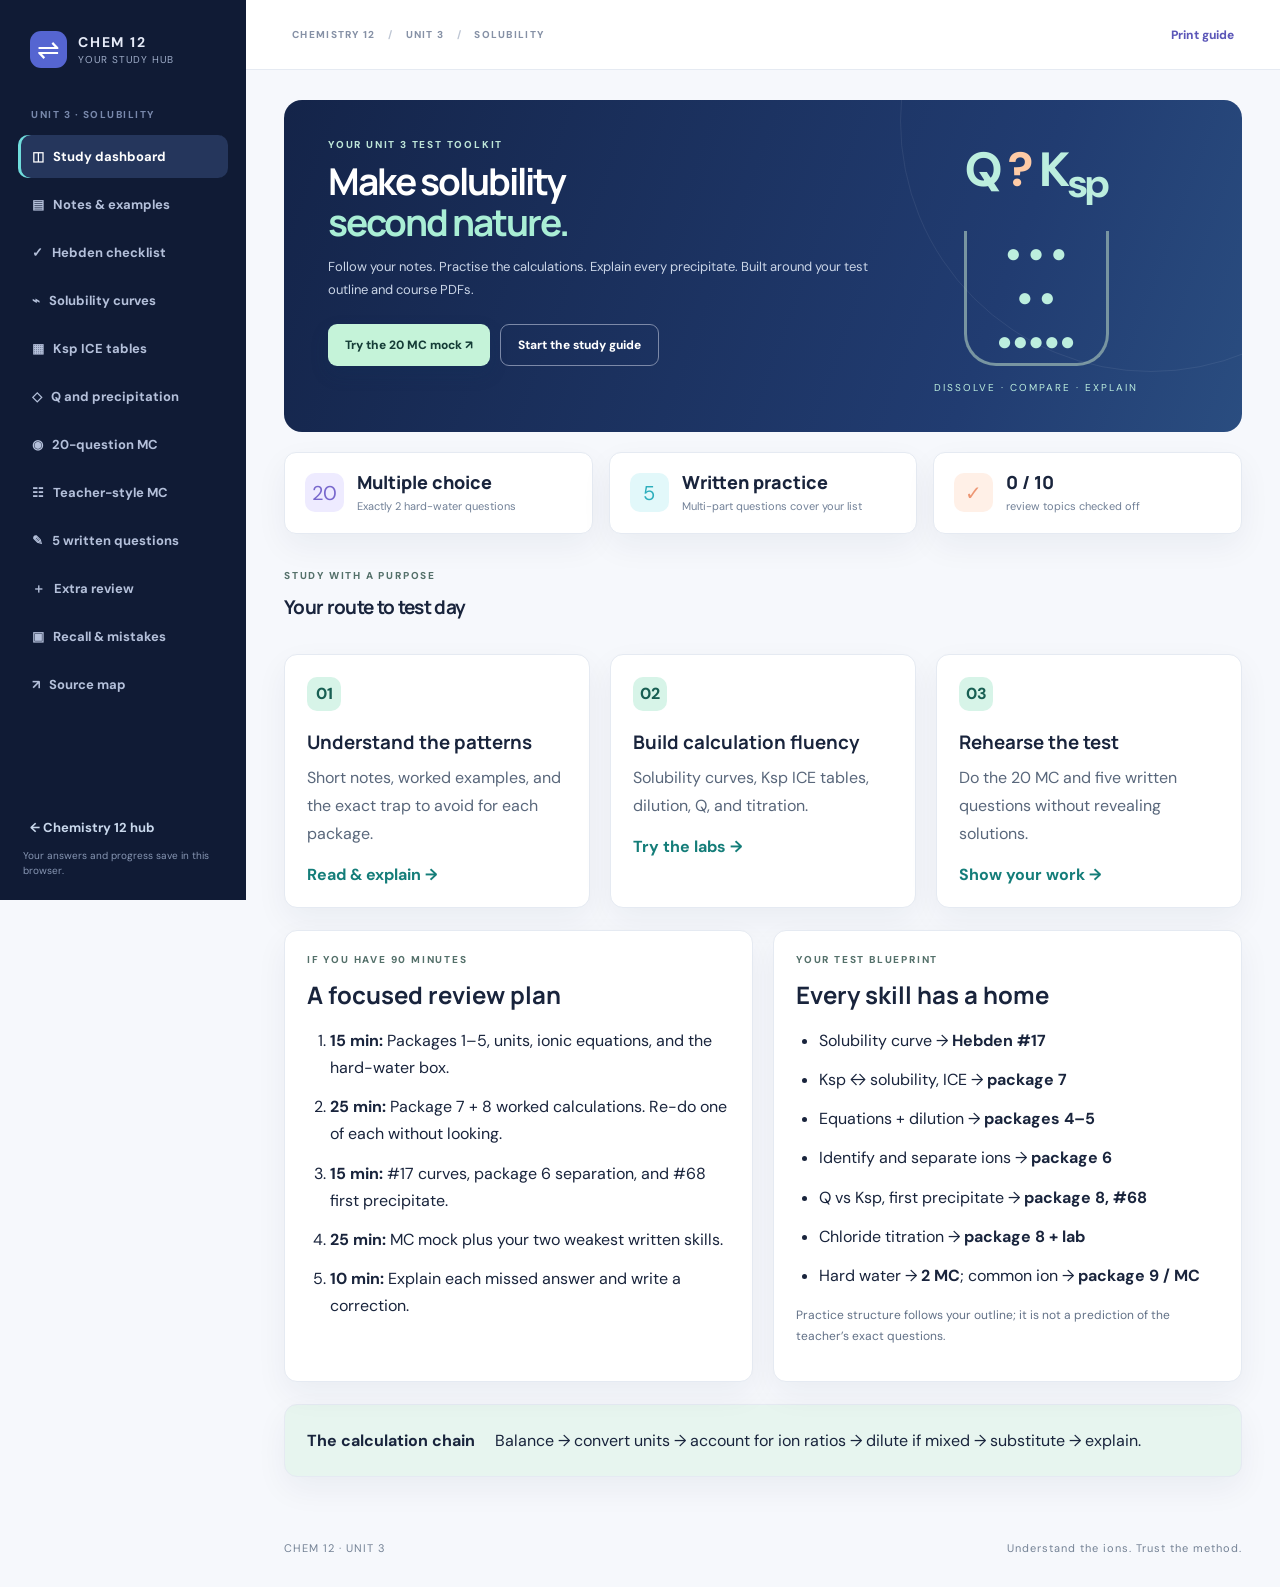
==== commit bdebd4f7: "Create Chemistry 12 course hub and add rotating Unit 3 teacher practice" ====
--- a/unit3.html
+++ b/unit3.html
@@ -1,8 +1,8 @@
 <!doctype html>
 <html lang="en">
-<head><meta charset="utf-8"><meta name="viewport" content="width=device-width, initial-scale=1"><meta name="theme-color" content="#101b35"><meta name="description" content="Chemistry 12 Unit 3: solubility notes, Hebden homework map, Ksp and ICE practice, chloride titration, and a 20 MC + 5 written mock test."><title>Chem 12 · Unit 3 Solubility</title><link rel="stylesheet" href="./styles.css"><link rel="stylesheet" href="./unit3.css"><script src="./unit3-content.js" defer></script><script src="./unit3.js" defer></script></head>
+<head><meta charset="utf-8"><meta name="viewport" content="width=device-width, initial-scale=1"><meta name="theme-color" content="#101b35"><meta name="description" content="Chemistry 12 Unit 3: solubility notes, Hebden homework map, Ksp and ICE practice, chloride titration, and a 20 MC + 5 written mock test."><title>Chem 12 · Unit 3 Solubility</title><link rel="stylesheet" href="./styles.css"><link rel="stylesheet" href="./unit3.css"><script src="./unit3-content.js" defer></script><script src="./unit3.js" defer></script><script src="./teacher3.js" defer></script></head>
 <body class="u3"><a class="skip-link" href="#u3-main">Skip to study content</a><div class="shell">
-<aside class="sidebar"><a href="./index.html" class="brand"><span class="brand-mark">⇌</span><span><strong>CHEM 12</strong><small>your study hub</small></span></a><div class="side-label">UNIT 3 · SOLUBILITY</div><nav class="nav" aria-label="Unit 3 navigation"><a href="#overview" class="nav-link" data-section="overview">◫ &nbsp; Study dashboard</a><a href="#guide" class="nav-link" data-section="guide">▤ &nbsp; Notes & examples</a><a href="#homework" class="nav-link" data-section="homework">✓ &nbsp; Hebden checklist</a><a href="#labs" class="nav-link" data-section="labs">⌁ &nbsp; Calculation lab</a><a href="#mock" class="nav-link" data-section="mock">◉ &nbsp; 20-question MC</a><a href="#written" class="nav-link" data-section="written">✎ &nbsp; 5 written questions</a><a href="#extra" class="nav-link" data-section="extra">＋ &nbsp; Extra review</a><a href="#recall" class="nav-link" data-section="recall">▣ &nbsp; Recall & mistakes</a><a href="#sources" class="nav-link" data-section="sources">↗ &nbsp; Source map</a></nav><div class="side-spacer"></div><a class="back-unit" href="./index.html">← Unit 2 equilibrium hub</a><div class="side-foot">Your answers and progress save in this browser.</div></aside>
+<aside class="sidebar"><a href="./index.html" class="brand"><span class="brand-mark">⇌</span><span><strong>CHEM 12</strong><small>your study hub</small></span></a><div class="side-label">UNIT 3 · SOLUBILITY</div><nav class="nav" aria-label="Unit 3 navigation"><a href="#overview" class="nav-link" data-section="overview">◫ &nbsp; Study dashboard</a><a href="#guide" class="nav-link" data-section="guide">▤ &nbsp; Notes & examples</a><a href="#homework" class="nav-link" data-section="homework">✓ &nbsp; Hebden checklist</a><a href="#labs" class="nav-link" data-section="labs">⌁ &nbsp; Solubility curves</a><a href="#ice" class="nav-link" data-section="ice">▦ &nbsp; Ksp ICE tables</a><a href="#mixing" class="nav-link" data-section="mixing">◇ &nbsp; Q and precipitation</a><a href="#mock" class="nav-link" data-section="mock">◉ &nbsp; 20-question MC</a><a href="#teacher" class="nav-link" data-section="teacher">☷ &nbsp; Teacher-style MC</a><a href="#written" class="nav-link" data-section="written">✎ &nbsp; 5 written questions</a><a href="#extra" class="nav-link" data-section="extra">＋ &nbsp; Extra review</a><a href="#recall" class="nav-link" data-section="recall">▣ &nbsp; Recall & mistakes</a><a href="#sources" class="nav-link" data-section="sources">↗ &nbsp; Source map</a></nav><div class="side-spacer"></div><a class="back-unit" href="./index.html">← Chemistry 12 hub</a><div class="side-foot">Your answers and progress save in this browser.</div></aside>
 <main id="u3-main"><header class="topbar"><button id="u3-menu" class="icon-button menu-button" aria-label="Open navigation" aria-expanded="false">☰</button><div class="breadcrumb">CHEMISTRY 12 <span>/</span> UNIT 3 <span>/</span> SOLUBILITY</div><button id="print-guide" class="text-button">Print guide</button></header>
 <section id="overview" class="u3-view"><div class="hero"><div><div class="eyebrow light">YOUR UNIT 3 TEST TOOLKIT</div><h1>Make solubility<br><em>second nature.</em></h1><p>Follow your notes. Practise the calculations. Explain every precipitate. Built around your test outline and course PDFs.</p><div class="hero-actions"><a class="button button-bright" href="#mock">Try the 20 MC mock ↗</a><a class="button button-outline" href="#guide">Start the study guide</a></div></div><div class="chem-art" aria-hidden="true"><div class="chem-equation">Q <span>?</span> K<sub>sp</sub></div><div class="chem-dots">● ● ●<br>● ●<br>●●●●●</div><div class="chem-caption">DISSOLVE · COMPARE · EXPLAIN</div></div></div>
 <div class="stats-grid"><div class="stat-card"><span class="stat-icon violet">20</span><div><strong>Multiple choice</strong><small>Exactly 2 hard-water questions</small></div></div><div class="stat-card"><span class="stat-icon cyan">5</span><div><strong>Written practice</strong><small>Multi-part questions cover your list</small></div></div><div class="stat-card"><span class="stat-icon peach">✓</span><div><strong id="u3-progress">0 / 10</strong><small>review topics checked off</small></div></div></div>
@@ -11,12 +11,16 @@
 <div class="panel formula-strip"><b>The calculation chain</b><span>Balance → convert units → account for ion ratios → dilute if mixed → substitute → explain.</span></div></section>
 <section id="guide" class="u3-view" hidden><div class="page-head"><div class="eyebrow">THE ULTIMATE STUDY GUIDE</div><h1>Notes that lead to answers.</h1><p>Work through each package, then explain the “check yourself” prompt before opening its answer.</p></div><label class="search-wrap"><span>⌕</span><input type="search" id="u3-search" placeholder="Search: hard water, ICE, titration…" aria-label="Search Unit 3 notes"></label><div id="guide-list"></div></section>
 <section id="homework" class="u3-view" hidden><div class="page-head"><div class="eyebrow">YOUR NOTES → HEBDEN</div><h1>The homework map.</h1><p>Question numbers restart in Unit III. These are solubility questions, not the Unit II numbers in the original hub.</p></div><div class="panel callout"><b>Do these first:</b> #17; #18–20; #25; #29–34; #40; #42, #47, #50; #56–69 (especially #68). Then review the chloride lab. The textbook file ends at printed page 100, so #70–72 and #81–86 are listed from the notes, not checked against their question text.</div><p id="hw-progress" aria-live="polite"></p><div id="hw-list"></div></section>
-<section id="labs" class="u3-view" hidden><div class="page-head"><div class="eyebrow">SEE IT · CALCULATE IT · CHECK IT</div><h1>Calculation lab.</h1><p>All concentrations are mol/L. Enter scientific notation as 1.8e-10. Values are supplied for each problem.</p></div>
+<section id="labs" class="u3-view" hidden><div class="page-head"><div class="eyebrow">SEE IT · CALCULATE IT · CHECK IT</div><h1>Solubility curves</h1><p>Read the graph, then change the temperature and water mass to predict how much salt dissolves.</p></div>
 <div class="panel lab-panel"><div class="eyebrow">SOLUBILITY CURVES · #17 SKILLS</div><h2>Temperature changes the limit.</h2><p>This original practice graph uses hypothetical salts A, B and C. Its vertical axis is <b>grams of salt per 100 g of water</b>, not grams per litre of solution.</p><div class="u3-grid"><div id="curve-svg"></div><div><label>Temperature: <b id="temp-value">60 °C</b><input type="range" id="curve-temp" min="0" max="100" value="60"></label><label>Water mass (g)<input id="curve-water" type="number" min="1" value="150"></label><label>Salt A added (g)<input id="curve-mass" type="number" min="0" value="90"></label><div id="curve-result" class="feedback" aria-live="polite"></div><p class="muted">Assume equilibrium, no evaporation, no supersaturation, and independent salts. Cooling a saturated sample from 60 to 20 °C crystallizes (50 − 30) × 150/100 = 30 g of A.</p></div></div></div>
-<div class="panel lab-panel"><div class="eyebrow">ICE TABLE TRAINER</div><h2>Start with the dissolving equation.</h2><label>Choose a salt<select id="ice-salt"><option value="agcl">AgCl · 1:1</option><option value="mgf2">MgF₂ · 1:2</option><option value="ag2cro4">Ag₂CrO₄ · 2:1</option></select></label><div id="u3-ice-prompt"></div><div class="table-wrap"><table><thead><tr><th>mol/L</th><th id="ice-cat">Cation</th><th id="ice-an">Anion</th></tr></thead><tbody><tr><th>Initial</th><td>0</td><td>0</td></tr><tr><th>Change</th><td><input id="ice-change-c" aria-label="Cation change in terms of s" placeholder="e.g. +s"></td><td><input id="ice-change-a" aria-label="Anion change in terms of s" placeholder="e.g. +2s"></td></tr><tr><th>Equilibrium</th><td><input id="ice-eq-c" aria-label="Equilibrium cation concentration in terms of s" placeholder="in terms of s"></td><td><input id="ice-eq-a" aria-label="Equilibrium anion concentration in terms of s" placeholder="in terms of s"></td></tr></tbody></table></div><label>Molar solubility s (M)<input id="ice-s-answer" inputmode="decimal" placeholder="e.g. 1.34e-5"></label><button id="check-ice" class="button button-dark">Check table & solubility</button><div id="ice-feedback" aria-live="polite"></div><details><summary>Show the full solution</summary><div id="ice-solution"></div></details></div>
-<div class="panel lab-panel"><div class="eyebrow">MIXING CALCULATOR</div><h2>Will AgCl precipitate?</h2><p>Mix AgNO₃ and NaCl solutions; use Ksp(AgCl) = 1.8 × 10⁻¹⁰. This calculates concentrations <b>immediately after mixing, before precipitation</b>.</p><div class="u3-grid"><label>AgNO₃ concentration (M)<input id="q-ca" value="2e-5" inputmode="decimal"></label><label>AgNO₃ volume (mL)<input id="q-va" value="25" inputmode="decimal"></label><label>NaCl concentration (M)<input id="q-cb" value="4e-5" inputmode="decimal"></label><label>NaCl volume (mL)<input id="q-vb" value="25" inputmode="decimal"></label></div><button id="calc-q" class="button button-dark">Dilute → compare Q</button><div id="q-result" aria-live="polite"></div></div>
+</section><section id="ice" class="u3-view" hidden><div class="page-head"><h1>Ksp ICE tables</h1><p>Use mol/L for concentration. Enter scientific notation as 1.8e-10.</p></div><div class="panel lab-panel"><div class="eyebrow">ICE TABLE TRAINER</div><h2>Start with the dissolving equation.</h2><label>Choose a salt<select id="ice-salt"><option value="agcl">AgCl · 1:1</option><option value="mgf2">MgF₂ · 1:2</option><option value="ag2cro4">Ag₂CrO₄ · 2:1</option></select></label><div id="u3-ice-prompt"></div><div class="table-wrap"><table><thead><tr><th>mol/L</th><th id="ice-cat">Cation</th><th id="ice-an">Anion</th></tr></thead><tbody><tr><th>Initial</th><td>0</td><td>0</td></tr><tr><th>Change</th><td><input id="ice-change-c" aria-label="Cation change in terms of s" placeholder="e.g. +s"></td><td><input id="ice-change-a" aria-label="Anion change in terms of s" placeholder="e.g. +2s"></td></tr><tr><th>Equilibrium</th><td><input id="ice-eq-c" aria-label="Equilibrium cation concentration in terms of s" placeholder="in terms of s"></td><td><input id="ice-eq-a" aria-label="Equilibrium anion concentration in terms of s" placeholder="in terms of s"></td></tr></tbody></table></div><label>Molar solubility s (M)<input id="ice-s-answer" inputmode="decimal" placeholder="e.g. 1.34e-5"></label><button id="check-ice" class="button button-dark">Check table & solubility</button><div id="ice-feedback" aria-live="polite"></div><details><summary>Show the full solution</summary><div id="ice-solution"></div></details></div>
+</section><section id="mixing" class="u3-view" hidden><div class="page-head"><h1>Q and precipitation</h1><p>Use mol/L for concentration. Enter scientific notation as 1.8e-10.</p></div><div class="panel lab-panel"><div class="eyebrow">MIXING CALCULATOR</div><h2>Will AgCl precipitate?</h2><p>Mix AgNO₃ and NaCl solutions; use Ksp(AgCl) = 1.8 × 10⁻¹⁰. This calculates concentrations <b>immediately after mixing, before precipitation</b>.</p><div class="u3-grid"><label>AgNO₃ concentration (M)<input id="q-ca" value="2e-5" inputmode="decimal"></label><label>AgNO₃ volume (mL)<input id="q-va" value="25" inputmode="decimal"></label><label>NaCl concentration (M)<input id="q-cb" value="4e-5" inputmode="decimal"></label><label>NaCl volume (mL)<input id="q-vb" value="25" inputmode="decimal"></label></div><button id="calc-q" class="button button-dark">Dilute → compare Q</button><div id="q-result" aria-live="polite"></div></div>
 </section>
 <section id="mock" class="u3-view" hidden><div class="page-head"><div class="eyebrow">MATCH YOUR TEST FORMAT</div><h1>20 MC. Every answer explained.</h1><p>Original questions model the skills and distractors in your Unit 3 MC package. Each mock draws 18 general questions and exactly 2 hard-water questions from a 40-question bank.</p></div><div class="panel mock-tools"><label>Mode<select id="mock-mode"><option value="exam">Test mode · answers after submission</option><option value="study">Study mode · check as you go</option></select></label><button class="button button-ghost" id="new-mock">New 20-question set</button><button class="button button-ghost" id="retry-missed">Retry missed questions</button><span id="mc-status" aria-live="polite"></span></div><div id="mc-list"></div><button id="grade-mock" class="button button-dark">Submit & see explanations</button><div id="mock-results" class="panel" hidden aria-live="polite"></div></section>
+<section id="teacher" class="u3-view" hidden>
+<div class="page-head"><div class="eyebrow">UNIT 3 PRACTICE</div><h1>Teacher-style multiple choice</h1><p>Evaluate each statement before choosing your answer. Mixed practice cycles through Foundation, Application and Challenge.</p></div>
+<div class="panel"><label>Difficulty<select id="teacher-level"><option value="Mixed">Mixed rotation</option><option>Foundation</option><option>Application</option><option>Challenge</option></select></label></div>
+<div id="teacher-card" class="panel"></div></section>
 <section id="written" class="u3-view" hidden><div class="page-head"><div class="eyebrow">SHOW THE METHOD</div><h1>Five written questions.</h1><p>A 50-mark practice paper. Several questions have parts so all of your teacher’s listed skills fit into five questions. Work on paper or save your reasoning below; then use the point-by-point marking guide.</p></div><div id="written-list"></div><div class="panel"><h3>Your written self-assessment</h3><label>Marks earned (out of 50)<input id="written-score" type="number" min="0" max="50"></label><p>Mark the method as well as the number: equation, setup, substitution, units, and conclusion.</p></div></section>
 <section id="extra" class="u3-view" hidden><div class="page-head"><div class="eyebrow">MORE REPS, MORE CONFIDENCE</div><h1>Extra review.</h1><p>Target the skill you missed. Each drill has a worked answer and a reason to practise it.</p></div><label>Filter drills<select id="extra-filter"><option value="all">All topics</option><option>Foundations</option><option>Curves</option><option>Equations</option><option>Ksp</option><option>Precipitation</option><option>Separation</option><option>Titration</option><option>Hard water</option></select></label><div id="extra-list"></div></section>
 <section id="recall" class="u3-view" hidden><div class="page-head"><div class="eyebrow">KNOW WHY YOU KNOW IT</div><h1>Recall & mistake log.</h1><p>Say the answer aloud first. A corrected explanation is more useful than memorizing a letter.</p></div><div id="recall-list"></div><div class="panel"><h2>My Unit 3 corrections</h2><label>Question → my mistake → correct rule → next practice<textarea id="u3-mistakes" rows="10" placeholder="Example: Q question → used bottle concentrations → dilute each ion using the total mixed volume first → redo written #3."></textarea></label><small id="save-status" aria-live="polite">Saved in this browser as you type.</small></div></section>
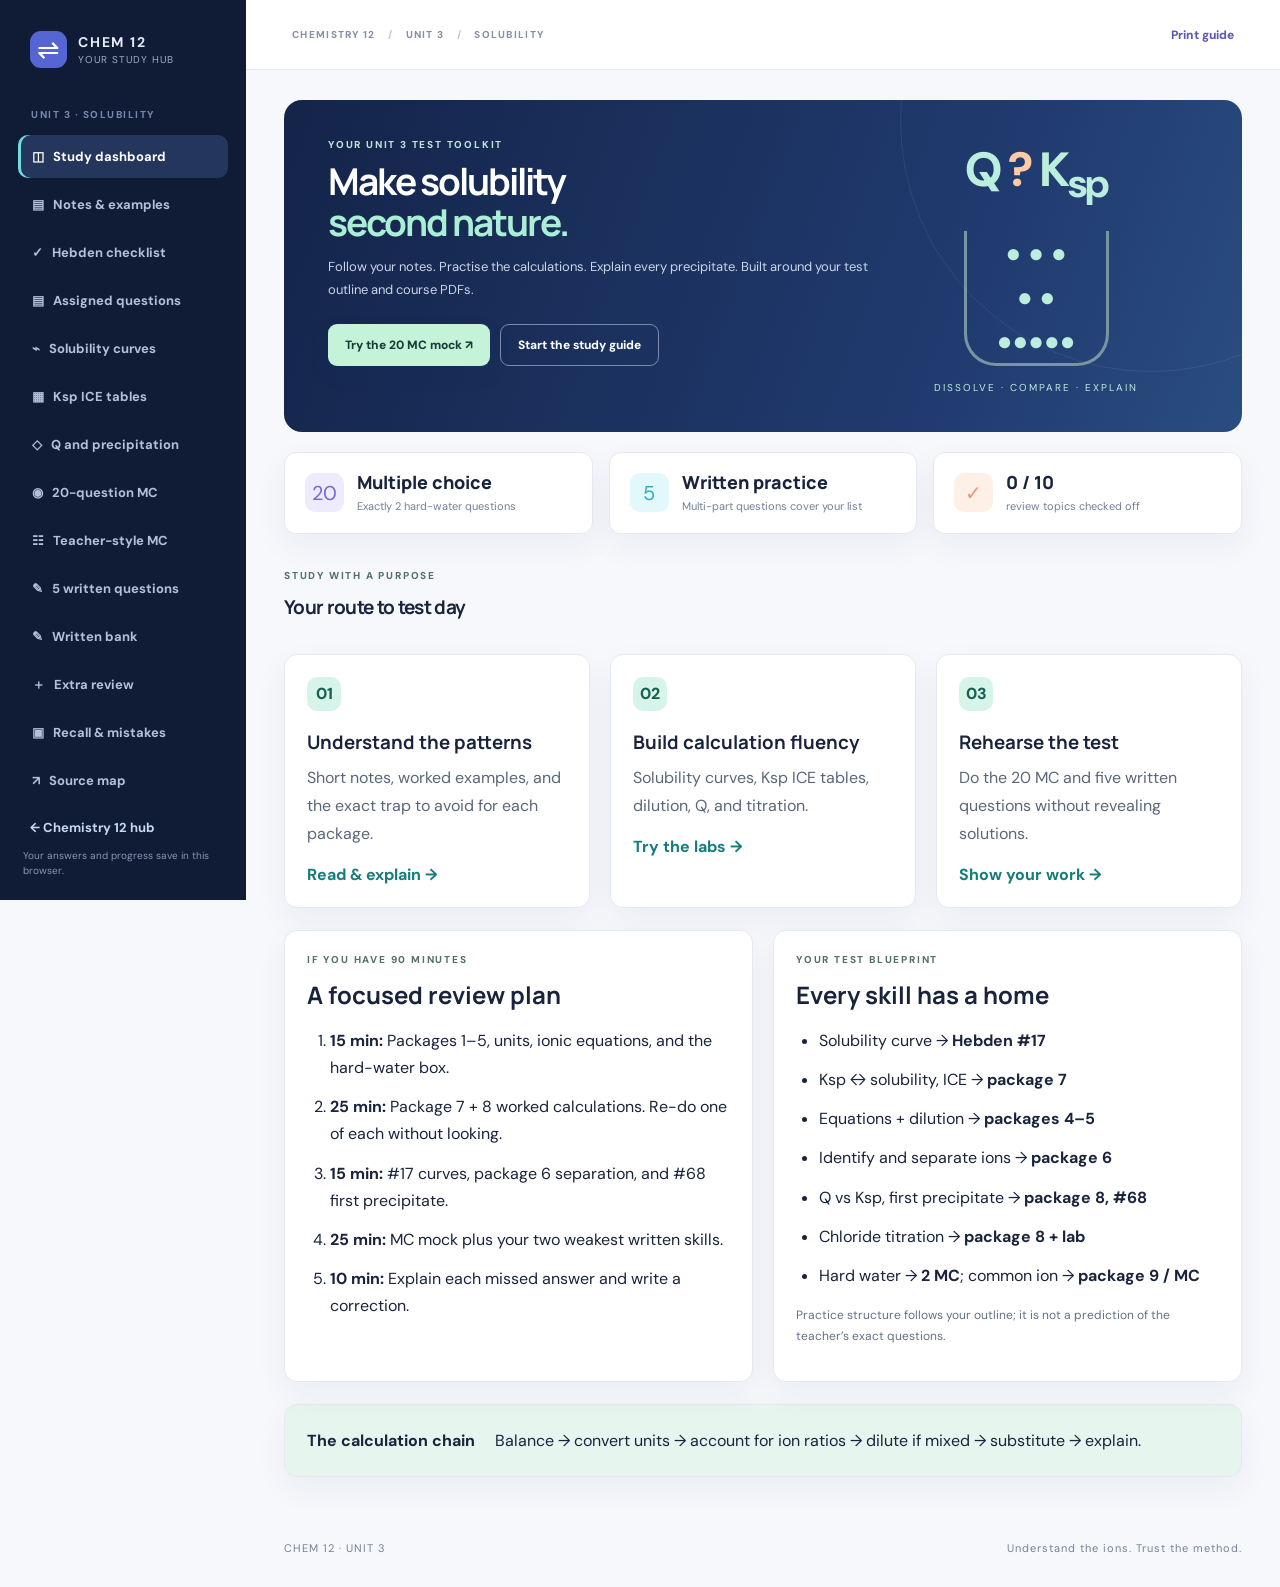
==== commit a7d86230: "Add Hebden assignments, curve practice and written bank" ====
--- a/unit3.html
+++ b/unit3.html
@@ -2,7 +2,7 @@
 <html lang="en">
 <head><meta charset="utf-8"><meta name="viewport" content="width=device-width, initial-scale=1"><meta name="theme-color" content="#101b35"><meta name="description" content="Chemistry 12 Unit 3: solubility notes, Hebden homework map, Ksp and ICE practice, chloride titration, and a 20 MC + 5 written mock test."><title>Chem 12 · Unit 3 Solubility</title><link rel="stylesheet" href="./styles.css"><link rel="stylesheet" href="./unit3.css"><script src="./unit3-content.js" defer></script><script src="./unit3.js" defer></script><script src="./teacher3.js" defer></script></head>
 <body class="u3"><a class="skip-link" href="#u3-main">Skip to study content</a><div class="shell">
-<aside class="sidebar"><a href="./index.html" class="brand"><span class="brand-mark">⇌</span><span><strong>CHEM 12</strong><small>your study hub</small></span></a><div class="side-label">UNIT 3 · SOLUBILITY</div><nav class="nav" aria-label="Unit 3 navigation"><a href="#overview" class="nav-link" data-section="overview">◫ &nbsp; Study dashboard</a><a href="#guide" class="nav-link" data-section="guide">▤ &nbsp; Notes & examples</a><a href="#homework" class="nav-link" data-section="homework">✓ &nbsp; Hebden checklist</a><a href="#labs" class="nav-link" data-section="labs">⌁ &nbsp; Solubility curves</a><a href="#ice" class="nav-link" data-section="ice">▦ &nbsp; Ksp ICE tables</a><a href="#mixing" class="nav-link" data-section="mixing">◇ &nbsp; Q and precipitation</a><a href="#mock" class="nav-link" data-section="mock">◉ &nbsp; 20-question MC</a><a href="#teacher" class="nav-link" data-section="teacher">☷ &nbsp; Teacher-style MC</a><a href="#written" class="nav-link" data-section="written">✎ &nbsp; 5 written questions</a><a href="#extra" class="nav-link" data-section="extra">＋ &nbsp; Extra review</a><a href="#recall" class="nav-link" data-section="recall">▣ &nbsp; Recall & mistakes</a><a href="#sources" class="nav-link" data-section="sources">↗ &nbsp; Source map</a></nav><div class="side-spacer"></div><a class="back-unit" href="./index.html">← Chemistry 12 hub</a><div class="side-foot">Your answers and progress save in this browser.</div></aside>
+<aside class="sidebar"><a href="./index.html" class="brand"><span class="brand-mark">⇌</span><span><strong>CHEM 12</strong><small>your study hub</small></span></a><div class="side-label">UNIT 3 · SOLUBILITY</div><nav class="nav" aria-label="Unit 3 navigation"><a href="#overview" class="nav-link" data-section="overview">◫ &nbsp; Study dashboard</a><a href="#guide" class="nav-link" data-section="guide">▤ &nbsp; Notes & examples</a><a href="#homework" class="nav-link" data-section="homework">✓ &nbsp; Hebden checklist</a><a href="#assigned" class="nav-link" data-section="assigned">▤ &nbsp; Assigned questions</a><a href="#labs" class="nav-link" data-section="labs">⌁ &nbsp; Solubility curves</a><a href="#ice" class="nav-link" data-section="ice">▦ &nbsp; Ksp ICE tables</a><a href="#mixing" class="nav-link" data-section="mixing">◇ &nbsp; Q and precipitation</a><a href="#mock" class="nav-link" data-section="mock">◉ &nbsp; 20-question MC</a><a href="#teacher" class="nav-link" data-section="teacher">☷ &nbsp; Teacher-style MC</a><a href="#written" class="nav-link" data-section="written">✎ &nbsp; 5 written questions</a><a href="#writtenbank" class="nav-link" data-section="writtenbank">✎ &nbsp; Written bank</a><a href="#extra" class="nav-link" data-section="extra">＋ &nbsp; Extra review</a><a href="#recall" class="nav-link" data-section="recall">▣ &nbsp; Recall & mistakes</a><a href="#sources" class="nav-link" data-section="sources">↗ &nbsp; Source map</a></nav><div class="side-spacer"></div><a class="back-unit" href="./index.html">← Chemistry 12 hub</a><div class="side-foot">Your answers and progress save in this browser.</div></aside>
 <main id="u3-main"><header class="topbar"><button id="u3-menu" class="icon-button menu-button" aria-label="Open navigation" aria-expanded="false">☰</button><div class="breadcrumb">CHEMISTRY 12 <span>/</span> UNIT 3 <span>/</span> SOLUBILITY</div><button id="print-guide" class="text-button">Print guide</button></header>
 <section id="overview" class="u3-view"><div class="hero"><div><div class="eyebrow light">YOUR UNIT 3 TEST TOOLKIT</div><h1>Make solubility<br><em>second nature.</em></h1><p>Follow your notes. Practise the calculations. Explain every precipitate. Built around your test outline and course PDFs.</p><div class="hero-actions"><a class="button button-bright" href="#mock">Try the 20 MC mock ↗</a><a class="button button-outline" href="#guide">Start the study guide</a></div></div><div class="chem-art" aria-hidden="true"><div class="chem-equation">Q <span>?</span> K<sub>sp</sub></div><div class="chem-dots">● ● ●<br>● ●<br>●●●●●</div><div class="chem-caption">DISSOLVE · COMPARE · EXPLAIN</div></div></div>
 <div class="stats-grid"><div class="stat-card"><span class="stat-icon violet">20</span><div><strong>Multiple choice</strong><small>Exactly 2 hard-water questions</small></div></div><div class="stat-card"><span class="stat-icon cyan">5</span><div><strong>Written practice</strong><small>Multi-part questions cover your list</small></div></div><div class="stat-card"><span class="stat-icon peach">✓</span><div><strong id="u3-progress">0 / 10</strong><small>review topics checked off</small></div></div></div>
@@ -10,9 +10,9 @@
 <div class="u3-grid"><div class="panel"><div class="eyebrow">IF YOU HAVE 90 MINUTES</div><h2>A focused review plan</h2><ol class="spaced"><li><b>15 min:</b> Packages 1–5, units, ionic equations, and the hard-water box.</li><li><b>25 min:</b> Package 7 + 8 worked calculations. Re-do one of each without looking.</li><li><b>15 min:</b> #17 curves, package 6 separation, and #68 first precipitate.</li><li><b>25 min:</b> MC mock plus your two weakest written skills.</li><li><b>10 min:</b> Explain each missed answer and write a correction.</li></ol></div><div class="panel"><div class="eyebrow">YOUR TEST BLUEPRINT</div><h2>Every skill has a home</h2><ul class="spaced"><li>Solubility curve → <b>Hebden #17</b></li><li>Ksp ↔ solubility, ICE → <b>package 7</b></li><li>Equations + dilution → <b>packages 4–5</b></li><li>Identify and separate ions → <b>package 6</b></li><li>Q vs Ksp, first precipitate → <b>package 8, #68</b></li><li>Chloride titration → <b>package 8 + lab</b></li><li>Hard water → <b>2 MC</b>; common ion → <b>package 9 / MC</b></li></ul><p class="muted">Practice structure follows your outline; it is not a prediction of the teacher’s exact questions.</p></div></div>
 <div class="panel formula-strip"><b>The calculation chain</b><span>Balance → convert units → account for ion ratios → dilute if mixed → substitute → explain.</span></div></section>
 <section id="guide" class="u3-view" hidden><div class="page-head"><div class="eyebrow">THE ULTIMATE STUDY GUIDE</div><h1>Notes that lead to answers.</h1><p>Work through each package, then explain the “check yourself” prompt before opening its answer.</p></div><label class="search-wrap"><span>⌕</span><input type="search" id="u3-search" placeholder="Search: hard water, ICE, titration…" aria-label="Search Unit 3 notes"></label><div id="guide-list"></div></section>
-<section id="homework" class="u3-view" hidden><div class="page-head"><div class="eyebrow">YOUR NOTES → HEBDEN</div><h1>The homework map.</h1><p>Question numbers restart in Unit III. These are solubility questions, not the Unit II numbers in the original hub.</p></div><div class="panel callout"><b>Do these first:</b> #17; #18–20; #25; #29–34; #40; #42, #47, #50; #56–69 (especially #68). Then review the chloride lab. The textbook file ends at printed page 100, so #70–72 and #81–86 are listed from the notes, not checked against their question text.</div><p id="hw-progress" aria-live="polite"></p><div id="hw-list"></div></section>
+<section id="homework" class="u3-view" hidden><div class="page-head"><div class="eyebrow">YOUR NOTES → HEBDEN</div><h1>The homework map.</h1><p>Question numbers restart in Unit III. These are solubility questions, not the Unit II numbers in the original hub.</p></div><div class="panel callout"><b>Do these first:</b> #17; #18–20; #25; #29–34; #40; #42, #47, #50; #56–69 (especially #68). Then review the chloride lab. The supplemental scan covers printed pp. 101–108.</div><p><a class="button button-dark" href="#assigned">Open assigned questions →</a></p><p id="hw-progress" aria-live="polite"></p><div id="hw-list"></div></section>
 <section id="labs" class="u3-view" hidden><div class="page-head"><div class="eyebrow">SEE IT · CALCULATE IT · CHECK IT</div><h1>Solubility curves</h1><p>Read the graph, then change the temperature and water mass to predict how much salt dissolves.</p></div>
-<div class="panel lab-panel"><div class="eyebrow">SOLUBILITY CURVES · #17 SKILLS</div><h2>Temperature changes the limit.</h2><p>This original practice graph uses hypothetical salts A, B and C. Its vertical axis is <b>grams of salt per 100 g of water</b>, not grams per litre of solution.</p><div class="u3-grid"><div id="curve-svg"></div><div><label>Temperature: <b id="temp-value">60 °C</b><input type="range" id="curve-temp" min="0" max="100" value="60"></label><label>Water mass (g)<input id="curve-water" type="number" min="1" value="150"></label><label>Salt A added (g)<input id="curve-mass" type="number" min="0" value="90"></label><div id="curve-result" class="feedback" aria-live="polite"></div><p class="muted">Assume equilibrium, no evaporation, no supersaturation, and independent salts. Cooling a saturated sample from 60 to 20 °C crystallizes (50 − 30) × 150/100 = 30 g of A.</p></div></div></div>
+<div class="panel lab-panel"><div class="eyebrow">SOLUBILITY CURVES · #17 SKILLS</div><h2>Temperature changes the limit.</h2><p>This original practice graph uses hypothetical salts A, B and C. Its vertical axis is <b>grams of salt per 100 g of water</b>, not grams per litre of solution.</p><div class="u3-grid"><p><a href="#curve17" class="button button-ghost">Practise Hebden #17 on the graph →</a></p><div id="curve-svg"></div><div><label>Temperature: <b id="temp-value">60 °C</b><input type="range" id="curve-temp" min="0" max="100" value="60"></label><label>Water mass (g)<input id="curve-water" type="number" min="1" value="150"></label><label>Salt A added (g)<input id="curve-mass" type="number" min="0" value="90"></label><div id="curve-result" class="feedback" aria-live="polite"></div><p class="muted">Assume equilibrium, no evaporation, no supersaturation, and independent salts. Cooling a saturated sample from 60 to 20 °C crystallizes (50 − 30) × 150/100 = 30 g of A.</p></div></div></div>
 </section><section id="ice" class="u3-view" hidden><div class="page-head"><h1>Ksp ICE tables</h1><p>Use mol/L for concentration. Enter scientific notation as 1.8e-10.</p></div><div class="panel lab-panel"><div class="eyebrow">ICE TABLE TRAINER</div><h2>Start with the dissolving equation.</h2><label>Choose a salt<select id="ice-salt"><option value="agcl">AgCl · 1:1</option><option value="mgf2">MgF₂ · 1:2</option><option value="ag2cro4">Ag₂CrO₄ · 2:1</option></select></label><div id="u3-ice-prompt"></div><div class="table-wrap"><table><thead><tr><th>mol/L</th><th id="ice-cat">Cation</th><th id="ice-an">Anion</th></tr></thead><tbody><tr><th>Initial</th><td>0</td><td>0</td></tr><tr><th>Change</th><td><input id="ice-change-c" aria-label="Cation change in terms of s" placeholder="e.g. +s"></td><td><input id="ice-change-a" aria-label="Anion change in terms of s" placeholder="e.g. +2s"></td></tr><tr><th>Equilibrium</th><td><input id="ice-eq-c" aria-label="Equilibrium cation concentration in terms of s" placeholder="in terms of s"></td><td><input id="ice-eq-a" aria-label="Equilibrium anion concentration in terms of s" placeholder="in terms of s"></td></tr></tbody></table></div><label>Molar solubility s (M)<input id="ice-s-answer" inputmode="decimal" placeholder="e.g. 1.34e-5"></label><button id="check-ice" class="button button-dark">Check table & solubility</button><div id="ice-feedback" aria-live="polite"></div><details><summary>Show the full solution</summary><div id="ice-solution"></div></details></div>
 </section><section id="mixing" class="u3-view" hidden><div class="page-head"><h1>Q and precipitation</h1><p>Use mol/L for concentration. Enter scientific notation as 1.8e-10.</p></div><div class="panel lab-panel"><div class="eyebrow">MIXING CALCULATOR</div><h2>Will AgCl precipitate?</h2><p>Mix AgNO₃ and NaCl solutions; use Ksp(AgCl) = 1.8 × 10⁻¹⁰. This calculates concentrations <b>immediately after mixing, before precipitation</b>.</p><div class="u3-grid"><label>AgNO₃ concentration (M)<input id="q-ca" value="2e-5" inputmode="decimal"></label><label>AgNO₃ volume (mL)<input id="q-va" value="25" inputmode="decimal"></label><label>NaCl concentration (M)<input id="q-cb" value="4e-5" inputmode="decimal"></label><label>NaCl volume (mL)<input id="q-vb" value="25" inputmode="decimal"></label></div><button id="calc-q" class="button button-dark">Dilute → compare Q</button><div id="q-result" aria-live="polite"></div></div>
 </section>
@@ -21,8 +21,44 @@
 <div class="page-head"><div class="eyebrow">UNIT 3 PRACTICE</div><h1>Teacher-style multiple choice</h1><p>Evaluate each statement before choosing your answer. Mixed practice cycles through Foundation, Application and Challenge.</p></div>
 <div class="panel"><label>Difficulty<select id="teacher-level"><option value="Mixed">Mixed rotation</option><option>Foundation</option><option>Application</option><option>Challenge</option></select></label></div>
 <div id="teacher-card" class="panel"></div></section>
-<section id="written" class="u3-view" hidden><div class="page-head"><div class="eyebrow">SHOW THE METHOD</div><h1>Five written questions.</h1><p>A 50-mark practice paper. Several questions have parts so all of your teacher’s listed skills fit into five questions. Work on paper or save your reasoning below; then use the point-by-point marking guide.</p></div><div id="written-list"></div><div class="panel"><h3>Your written self-assessment</h3><label>Marks earned (out of 50)<input id="written-score" type="number" min="0" max="50"></label><p>Mark the method as well as the number: equation, setup, substitution, units, and conclusion.</p></div></section>
+<section id="written" class="u3-view" hidden><div class="page-head"><div class="eyebrow">SHOW THE METHOD</div><h1>Five written questions.</h1><p>A 50-mark practice paper. Several questions have parts so all of your teacher’s listed skills fit into five questions. Work on paper or save your reasoning below; then use the point-by-point marking guide.</p></div><p><a href="#writtenbank" class="button button-ghost">Open 14 extra written questions →</a></p><div id="written-list"></div><div class="panel"><h3>Your written self-assessment</h3><label>Marks earned (out of 50)<input id="written-score" type="number" min="0" max="50"></label><p>Mark the method as well as the number: equation, setup, substitution, units, and conclusion.</p></div></section>
 <section id="extra" class="u3-view" hidden><div class="page-head"><div class="eyebrow">MORE REPS, MORE CONFIDENCE</div><h1>Extra review.</h1><p>Target the skill you missed. Each drill has a worked answer and a reason to practise it.</p></div><label>Filter drills<select id="extra-filter"><option value="all">All topics</option><option>Foundations</option><option>Curves</option><option>Equations</option><option>Ksp</option><option>Precipitation</option><option>Separation</option><option>Titration</option><option>Hard water</option></select></label><div id="extra-list"></div></section>
 <section id="recall" class="u3-view" hidden><div class="page-head"><div class="eyebrow">KNOW WHY YOU KNOW IT</div><h1>Recall & mistake log.</h1><p>Say the answer aloud first. A corrected explanation is more useful than memorizing a letter.</p></div><div id="recall-list"></div><div class="panel"><h2>My Unit 3 corrections</h2><label>Question → my mistake → correct rule → next practice<textarea id="u3-mistakes" rows="10" placeholder="Example: Q question → used bottle concentrations → dilute each ion using the total mixed volume first → redo written #3."></textarea></label><small id="save-status" aria-live="polite">Saved in this browser as you type.</small></div></section>
-<section id="sources" class="u3-view" hidden><div class="page-head"><div class="eyebrow">BUILT FROM YOUR COURSE FILES</div><h1>Source map & conventions.</h1><p>The guide paraphrases the concepts and adds original practice. PDF page numbers below refer to the file; Hebden page numbers refer to printed textbook pages.</p></div><div class="panel"><h2>Materials reviewed</h2><ul class="spaced"><li><b>unit 3 notes and labs.pdf</b> · 22 PDF pages. Packages 1–9, worked examples, precipitation activity, chloride titration procedure and recorded lab.</li><li><b>unit3mcpackage_compressed.pdf</b> · 9 PDF pages. Provincial-style solubility MC from 1998–2003, with answer key. Source-question references are provided for targeted return practice.</li><li><b>921416760-Hebden-Chem-12.pdf</b> · 105 PDF pages; Unit III starts at PDF p.78 / printed p.73. The supplied file stops at printed p.100. #17 is PDF p.84 / printed p.79; #68 is PDF p.104 / printed p.99.</li><li><b>Your test outline</b> · 20 MC with 2 hard-water questions, 5 written, and the skills listed in this guide.</li></ul><h3>Conventions that protect your marks</h3><ul class="spaced"><li>Use the Ksp value supplied by the question or your class table. Values may differ slightly between tables and temperatures.</li><li>At Q = Ksp, call the solution saturated / at the precipitation threshold. Your notes call this “just starts”; Q &gt; Ksp drives net precipitation.</li><li>“Insoluble” in the school table means low solubility, not exactly zero. Your Hebden classification uses less than 0.1 M.</li><li>For these dilute solutions use concentrations, additive volumes, and ideal dissociation as in the course. Retain guard digits and round the final answer.</li><li>Added solid does not change Ksp or saturated ion concentrations at fixed temperature while solid remains. Do not confuse the rate of dissolving with the equilibrium amount.</li><li>Some headings and handwriting are cropped in the scans. The package map follows the visible order and your package labels; unreadable details are not invented.</li></ul></div><div class="panel"><h2>Go back to the MC package</h2><div id="mc-source-map"></div></div></section>
-<footer class="u3-footer">CHEM 12 · UNIT 3 <span>Understand the ions. Trust the method.</span></footer></main></div><noscript><p>Enable JavaScript to view the study guide, questions and interactive practice.</p></noscript></body></html>
+<section id="assigned" class="u3-view" hidden><div class="page-head"><h1>Assigned Hebden questions</h1><p>Numbered prompts restate the assignments from your notes. Use the class solubility and Ksp tables where indicated. Pages refer to printed Unit III pages.</p></div><details class="guide-card"><summary><h2>Package 1 · pp. 74, 76</h2></summary><div class="guide-body"><article class="panel"><h3>#1</h3><p>Classify the dissolved particles as ions or molecules for RbBr, CHCl₃, CsNO₃, CuSO₄, S₈, CrCl₃, NaCH₃COO, ICl, HNO₃ and CH₄. Treat HNO₃ as an acid in water.</p><details><summary>Check your reasoning</summary><p>Ions: RbBr, CsNO₃, CuSO₄, CrCl₃, NaCH₃COO and HNO₃. The other four give molecular solutes.</p></details></article><article class="panel"><h3>#2</h3><p>Write dissolution equations for solid ammonium sulfate, liquid ethanol, solid potassium carbonate and solid calcium chloride.</p><details><summary>Check your reasoning</summary><p>Products respectively: 2NH₄⁺ + SO₄²⁻, CH₃CH₂OH(aq), 2K⁺ + CO₃²⁻, Ca²⁺ + 2Cl⁻. Label all dissolved products (aq).</p></details></article><article class="panel"><h3>#3</h3><p>Represent saturated K₃PO₄, NH₄Cl and Al(NO₃)₃ by equilibrium equations.</p><details><summary>Check your reasoning</summary><p>Place each solid on the left of ⇌. Aqueous products are 3K⁺ + PO₄³⁻, NH₄⁺ + Cl⁻, and Al³⁺ + 3NO₃⁻.</p></details></article><article class="panel"><h3>#4</h3><p>Write the crystallization equation for magnesium bromide.</p><details><summary>Check your reasoning</summary><p>Mg²⁺(aq) + 2Br⁻(aq) → MgBr₂(s).</p></details></article><article class="panel"><h3>#5</h3><p>Show how solid glucose dissolves.</p><details><summary>Check your reasoning</summary><p>C₆H₁₂O₆(s) → C₆H₁₂O₆(aq).</p></details></article><article class="panel"><h3>#6</h3><p>Decant 100 mL of clear liquid from saturated NaCl. Is the transferred liquid saturated?</p><details><summary>Check your reasoning</summary><p>Yes, at the original temperature. Decanting leaves its concentration unchanged.</p></details></article><article class="panel"><h3>#7</h3><p>Do newly added NaCl crystals sitting on the bottom establish that the water is saturated? Explain.</p><details><summary>Check your reasoning</summary><p>Allow time for equilibrium. Even an unsaturated solution takes time to dissolve solid.</p></details></article></div></details><details class="guide-card"><summary><h2>Package 4 · pp. 77–78</h2></summary><div class="guide-body"><article class="panel"><h3>#8</h3><p>At 20 °C AlF₃ dissolves to 5.59 g/L. Find molar solubility.</p><details><summary>Check your reasoning</summary><p>5.59 ÷ 83.98 = 0.0666 M.</p></details></article><article class="panel"><h3>#9</h3><p>PbCl₂ gives 0.99 g per 100.0 mL at 20 °C. Find molar solubility.</p><details><summary>Check your reasoning</summary><p>9.9 g/L ÷ 278.1 g/mol = 0.036 M.</p></details></article><article class="panel"><h3>#10</h3><p>Convert 1.26 × 10⁻³ M MgCO₃ to g/L.</p><details><summary>Check your reasoning</summary><p>Multiply by 84.31 g/mol to get 0.106 g/L.</p></details></article><article class="panel"><h3>#11</h3><p>Convert 1.2 × 10⁻⁴ M Ag₂CO₃ to grams per 100.0 mL.</p><details><summary>Check your reasoning</summary><p>s × 0.1000 L × 275.75 g/mol = 0.0033 g.</p></details></article><article class="panel"><h3>#12</h3><p>At 0 °C a saturated 150.0 mL sample holds 92.6 g CrO₃. Find s.</p><details><summary>Check your reasoning</summary><p>92.6 ÷ 99.99 ÷ 0.1500 = 6.17 M.</p></details></article><article class="panel"><h3>#13</h3><p>How much AgClO₂ is dissolved in 50.0 mL of a saturated 0.014 M solution?</p><details><summary>Check your reasoning</summary><p>0.014 × 0.0500 × 175.32 = 0.12 g.</p></details></article></div></details><details class="guide-card"><summary><h2>Package 1 · p. 79</h2></summary><div class="guide-body"><article class="panel"><h3>#17</h3><p>Use the interactive graph to answer all eight parts. <a href="#curve17" class="button button-ghost">Open #17 graph →</a></p></article></div></details><details class="guide-card"><summary><h2>Package 4 · p. 81</h2></summary><div class="guide-body"><article class="panel"><h3>#18</h3><p>Find every ion concentration for (a) 0.25 M FeCl₃, (b) 1.5 × 10⁻³ M Al₂(SO₄)₃, (c) 12.0 g (NH₄)₂CO₃ in 2.50 L, (d) 0.41 g Ca(OH)₂ in 500 mL and (e) 2.50 g KBr in 150 mL.</p><details><summary>Check your reasoning</summary><p>Cation then anion, in M: (a) 0.25, 0.75. (b) 0.0030, 0.0045. (c) 0.0999, 0.0500. (d) 0.011, 0.022. (e) 0.140, 0.140.</p></details></article><article class="panel"><h3>#19</h3><p>PbBr₂ dissolves to 0.844 g/100 mL. Write the equilibrium and find s and each ion concentration.</p><details><summary>Check your reasoning</summary><p>PbBr₂(s) ⇌ Pb²⁺(aq) + 2Br⁻(aq). 8.44/367.0 = 0.0230 M Pb²⁺ and 0.0460 M Br⁻.</p></details></article><article class="panel"><h3>#20</h3><p>Calculate the final concentrations of the named ions. Volumes below are in mL and concentrations in M. (a) 20.0 of 0.35 Fe³⁺ + 25.0 water. (b) 50.0 of 0.25 Ag⁺ + 100.0 of 0.10 nitrate. (c) 15.0 of 6.5×10⁻⁵ Cu²⁺ + 40.0 of 3.2×10⁻³ chloride. (d) 55.0 of 0.185 MgCl₂ + 25.0 of 0.048 CaBr₂. (e) 95.0 of 8.65×10⁻⁴ Al(NO₃)₃ + 15.0 of 7.50×10⁻⁶ Ag₂SO₄. (f) 50.0 each of 0.200 CaCl₂ and 0.200 NaCl. (g) 25.0 of 0.360 NH₄Br + 75.0 of 0.160 (NH₄)₂SO₄. (h) 10.0 of 0.100 Ba(NO₃)₂ + 40.0 of 0.300 AgNO₃.</p><details><summary>Check your reasoning</summary><p>Add moles of any shared ion before dividing by total volume. For (f), chloride comes from both salts: (2 × 0.200 × 0.0500 + 0.200 × 0.0500)/0.1000 = 0.300 M. Calcium and sodium are each 0.100 M.</p></details></article></div></details><details class="guide-card"><summary><h2>Package 5 · pp. 83–84, 87</h2></summary><div class="guide-body"><article class="panel"><h3>#21</h3><p>Use your solubility table to classify AgCl, NaOH, FeS, FeSO₄, Al₂(CO₃)₃, Fe(NO₃)₃, Na₃PO₄, CuI, CuCl₂ and PbBr₂.</p><details><summary>Check your reasoning</summary><p>Low solubility: AgCl, FeS, Al₂(CO₃)₃, CuI and PbBr₂. The other five are soluble in the course table.</p></details></article><article class="panel"><h3>#22</h3><p>Predict the solid for each pair of 0.2 M solutions: AgNO₃/NH₄Br, SrBr₂/NaNO₃, KOH/AlCl₃, NaI/Pb(NO₃)₂, BaS/Na₂SO₄, CaS/NH₄Cl.</p><details><summary>Check your reasoning</summary><p>In order: AgBr, none, Al(OH)₃, PbI₂, BaSO₄, none.</p></details></article><article class="panel"><h3>#23</h3><p>Use solubility to explain the two opening examples involving BaSO₄ and AgBr.</p><details><summary>Check your reasoning</summary><p>Both salts have low solubility. A large amount of solid can coexist with a small concentration of dissolved metal ions.</p></details></article><article class="panel"><h3>#24</h3><p>Choose two soluble salts to prepare each precipitate: PbCl₂, AgBr, Cr₂S₃ and SrSO₄.</p><details><summary>Check your reasoning</summary><p>Use the metal nitrate with NaCl, NaBr, Na₂S and Na₂SO₄, respectively, in the course solubility-table model.</p></details></article><article class="panel"><h3>#25</h3><p>For equal volumes of 0.2 M solutions, predict both products and identify each solid. For every precipitation write formula, complete ionic and net ionic equations. Pairs: (a) MgS/Sr(OH)₂, (b) CuBr₂/Pb(NO₃)₂, (c) FeBr₃/SrI₂, (d) Ba(NO₃)₂/Li₂SO₄, (e) K₃PO₄/CuCl₂, (f) (NH₄)₂SO₃/Al₂(SO₄)₃, (g) AgNO₃/Na₃PO₄, (h) ZnSO₄/FeCl₂, (i) CoSO₄/Li₂CO₃, (j) Fe(NO₃)₃/MgS, (k) BeSO₄/(NH₄)₂CO₃, (l) MgSO₄/Sr(OH)₂.</p><details><summary>Check your reasoning</summary><p>Use the course double-replacement model. In (l), check both cross-products: Mg(OH)₂ and SrSO₄ can both precipitate. See the written bank for fully worked equation sets.</p></details></article></div></details><details class="guide-card"><summary><h2>Package 6 · pp. 90–91</h2></summary><div class="guide-body"><article class="panel"><h3>#26</h3><p>Why select a soluble reagent when removing a cation by precipitation?</p><details><summary>Check your reasoning</summary><p>The reagent must supply dissolved counterions.</p></details></article><article class="panel"><h3>#27</h3><p>Use the class table to identify possible single cations if separate aliquots (a) precipitate with sulfate and hydroxide or (b) precipitate only with sulfate.</p><details><summary>Check your reasoning</summary><p>Intersect the relevant rows of your solubility table. For example Pb²⁺ fits (a) and Ba²⁺ fits (b).</p></details></article><article class="panel"><h3>#28</h3><p>Can a precipitation test distinguish Ag⁺ from Pb²⁺? Use the class solubility table to justify the test.</p><details><summary>Check your reasoning</summary><p>Use a reagent whose anion forms a low-solubility salt with only one candidate. For example NaF gives PbF₂ while AgF is soluble.</p></details></article><article class="panel"><h3>#29</h3><p>Order soluble reagents to separate Al³⁺ and Ag⁺.</p><details><summary>Check your reasoning</summary><p>NaCl removes AgCl. Filter, then use a controlled addition of NaOH to precipitate Al(OH)₃.</p></details></article><article class="panel"><h3>#30</h3><p>Give a selective reagent sequence for Sr²⁺, Ca²⁺ and Ag⁺.</p><details><summary>Check your reasoning</summary><p>Use the class table at each step. Remove AgCl first, filter, then distinguish the remaining ions using the hydroxide entries before recovering the final ion.</p></details></article><article class="panel"><h3>#31</h3><p>Separate Mg²⁺, Pb²⁺ and Zn²⁺. Name the soluble reagents in order.</p><details><summary>Check your reasoning</summary><p>NaCl → PbCl₂. Filter. Na₂S → ZnS in the course table. Filter. NaOH → Mg(OH)₂.</p></details></article><article class="panel"><h3>#32</h3><p>Separate Fe³⁺, Ca²⁺, Ag⁺ and Be²⁺ using the class table. Give the reagent and solid at each step.</p><details><summary>Check your reasoning</summary><p>Start with NaCl for Ag⁺. After each filtration, reconsider only the ions remaining in the filtrate.</p></details></article><article class="panel"><h3>#33</h3><p>Turn #29 into a flow chart that handles both ions, one ion or neither.</p><details><summary>Check your reasoning</summary><p>At each selective step, a precipitate is a positive result. Continue with filtrate, or with the clear sample if the test was negative.</p></details></article><article class="panel"><h3>#34</h3><p>Turn #30 into a procedure that works for any subset of its three ions.</p><details><summary>Check your reasoning</summary><p>Record each reagent and solid, include a no-solid branch, then test the liquid for the remaining candidates.</p></details></article><article class="panel"><h3>#35</h3><p>Identify I⁻, SO₄²⁻ and OH⁻ using AgNO₃, Ca(NO₃)₂ and Mg(NO₃)₂. Name this type of analysis, decide the first reagent and finish the sequence.</p><details><summary>Check your reasoning</summary><p>Qualitative analysis. Mg²⁺ isolates hydroxide first. Filter, then Ca²⁺ tests for sulfate. Finally Ag⁺ tests for iodide.</p></details></article><article class="panel"><h3>#36</h3><p>Design a selective test sequence for S²⁻, OH⁻, Cl⁻ and CO₃²⁻ using silver, barium, copper(II) and strontium nitrates. Follow the class solubility table.</p><details><summary>Check your reasoning</summary><p>Ba²⁺ removes carbonate. After filtration use a selective hydroxide test from the course table, then Cu²⁺ for sulfide and Ag⁺ for chloride. Verify each proposed step against all remaining ions.</p></details></article><article class="panel"><h3>#37</h3><p>A 25.0 mL Ba²⁺ sample gives dry BaSO₄. The filter weighs 1.21 g before collection and 3.75 g afterwards. Find precipitate moles and original [Ba²⁺].</p><details><summary>Check your reasoning</summary><p>2.54 g ÷ 233.39 g/mol = 0.0109 mol. The 1:1 ratio gives 0.435 M Ba²⁺.</p></details></article></div></details><details class="guide-card"><summary><h2>Package 7 · pp. 91–92, 95</h2></summary><div class="guide-body"><article class="panel"><h3>#40</h3><p>Write dissolution equilibria and Ksp expressions for BaSO₄, MgF₂, Ag₂S and Cu(IO₃)₂.</p><details><summary>Check your reasoning</summary><p>The respective products are [Ba²⁺][SO₄²⁻], [Mg²⁺][F⁻]², [Ag⁺]²[S²⁻] and [Cu²⁺][IO₃⁻]².</p></details></article><article class="panel"><h3>#41</h3><p>Rank AgCl, AgI and AgBr in pure water using their Ksp values.</p><details><summary>Check your reasoning</summary><p>Most to least soluble: AgCl, AgBr, AgI. All three have s = √Ksp.</p></details></article><article class="panel"><h3>#42</h3><p>FeCO₃ is at equilibrium with 5.0×10⁻⁶ M Fe²⁺ and 6.0×10⁻⁶ M carbonate. Find Ksp.</p><details><summary>Check your reasoning</summary><p>Multiply the measured values: 3.0×10⁻¹¹.</p></details></article><article class="panel"><h3>#43</h3><p>Find [Zn²⁺] above ZnS in pure water using the class Ksp table.</p><details><summary>Check your reasoning</summary><p>In the course model [Zn²⁺] = s = √Ksp.</p></details></article><article class="panel"><h3>#44</h3><p>Find the PbSO₄ mass that dissolves in 5.0 L.</p><details><summary>Check your reasoning</summary><p>With Ksp = 1.8×10⁻⁸, mass = √Ksp × 5.0 × 303.26 = 0.20 g.</p></details></article><article class="panel"><h3>#45</h3><p>Find dissolved BaCrO₄ mass in 10.0 L of saturated solution.</p><details><summary>Check your reasoning</summary><p>Mass = √Ksp × 10.0 L × 253.32 g/mol.</p></details></article><article class="panel"><h3>#46</h3><p>7.35 g silver acetate saturates 1.00 L at 25 °C. Find Ksp.</p><details><summary>Check your reasoning</summary><p>s = 7.35/166.91 = 0.0440 M. Ksp = s² = 1.94×10⁻³.</p></details></article><article class="panel"><h3>#47</h3><p>Calculate s for Ag₂CrO₄.</p><details><summary>Check your reasoning</summary><p>Ksp = (2s)²s. With Ksp = 1.1×10⁻¹², s = 6.5×10⁻⁵ M.</p></details></article><article class="panel"><h3>#48</h3><p>Convert the Ksp of CaSO₄ into its solubility in g/L.</p><details><summary>Check your reasoning</summary><p>Multiply √Ksp by 136.14 g/mol.</p></details></article><article class="panel"><h3>#49</h3><p>Convert the Ksp of Fe(OH)₂ into g/L.</p><details><summary>Check your reasoning</summary><p>Molar solubility = ∛(Ksp/4). Multiply by 89.86 g/mol.</p></details></article><article class="panel"><h3>#50</h3><p>For Ag₂S, equilibrium [S²⁻] = 1.6×10⁻¹⁶ M and [Ag⁺] = 2.6×10⁻¹⁷ M. Find Ksp.</p><details><summary>Check your reasoning</summary><p>Square the measured silver concentration and multiply by sulfide: 1.1×10⁻⁴⁹.</p></details></article><article class="panel"><h3>#51</h3><p>0.00014 g ZnCO₃ just saturates 100.0 mL. Determine Ksp.</p><details><summary>Check your reasoning</summary><p>s = 0.00014/(125.39 × 0.1000). Ksp = s² ≈ 1.2×10⁻¹⁰.</p></details></article><article class="panel"><h3>#52</h3><p>For saturated Zn(OH)₂ with Ksp = 4.1×10⁻¹⁷, find [OH⁻].</p><details><summary>Check your reasoning</summary><p>[OH⁻] = 2∛(Ksp/4) = 4.3×10⁻⁶ M.</p></details></article><article class="panel"><h3>#53</h3><p>Find [Cd²⁺] above Cd(OH)₂ when Ksp = 5.3×10⁻¹⁵.</p><details><summary>Check your reasoning</summary><p>[Cd²⁺] = ∛(Ksp/4) = 1.1×10⁻⁵ M.</p></details></article><article class="panel"><h3>#54</h3><p>Find the mass of dissolved Pb²⁺ in 5.0 L of saturated lead(II) iodate.</p><details><summary>Check your reasoning</summary><p>Use 5.0 × ∛(Ksp/4) × 207.2. The requested mass is lead alone.</p></details></article><article class="panel"><h3>#55</h3><p>In two saturated Mn(OH)₂ mixtures, trial 1 has [Mn²⁺] = 2.1×10⁻⁵ M and [OH⁻] = 1.0×10⁻⁴ M. Trial 2 has [Mn²⁺] = 7.8×10⁻⁴ M. Find its [OH⁻].</p><details><summary>Check your reasoning</summary><p>Both trials have Ksp = 2.1×10⁻¹³. Take √(Ksp/[Mn²⁺]) = 1.6×10⁻⁵ M.</p></details></article></div></details><details class="guide-card"><summary><h2>Package 8 · pp. 98–99</h2></summary><div class="guide-body"><article class="panel"><h3>#56</h3><p>Mix 1.0 L each of 3.0×10⁻¹⁰ M Fe²⁺ and 1.2×10⁻⁸ M S²⁻. Predict precipitation using Ksp(FeS).</p><details><summary>Check your reasoning</summary><p>Both concentrations halve. Compare Q = 9.0×10⁻¹⁹ with your table value.</p></details></article><article class="panel"><h3>#57</h3><p>Determine the sulfide threshold for CuS in 0.20 M CuCl₂.</p><details><summary>Check your reasoning</summary><p>[S²⁻] = Ksp(CuS)/0.20.</p></details></article><article class="panel"><h3>#58</h3><p>Find the fluoride threshold for CaF₂ in 3.0×10⁻³ M Ca(NO₃)₂. Ksp = 1.5×10⁻¹⁰.</p><details><summary>Check your reasoning</summary><p>[F⁻] = √(Ksp/[Ca²⁺]) = 2.2×10⁻⁴ M.</p></details></article><article class="panel"><h3>#59</h3><p>Mix 10.0 mL 1.0×10⁻³ M Pb(NO₃)₂ with 40.0 mL 1.5×10⁻⁴ M Na₂SO₄. Will PbSO₄ form?</p><details><summary>Check your reasoning</summary><p>Q = (2.0×10⁻⁴)(1.2×10⁻⁴) = 2.4×10⁻⁸. This exceeds 1.8×10⁻⁸, so yes.</p></details></article><article class="panel"><h3>#60</h3><p>At onset, 20.0 mL 3.00×10⁻³ M Ni²⁺ has been mixed with 60.0 mL 2.52×10⁻⁴ M CO₃²⁻. Find Ksp.</p><details><summary>Check your reasoning</summary><p>Ksp = (0.00300 × 20/80)(0.000252 × 60/80) = 1.42×10⁻⁷.</p></details></article><article class="panel"><h3>#61</h3><p>Mix 25.0 mL 1.0×10⁻⁴ M Zn(NO₃)₂ with 45.0 mL 2.4×10⁻⁵ M Ca(OH)₂. Does Zn(OH)₂ form if Ksp = 4.1×10⁻¹⁷?</p><details><summary>Check your reasoning</summary><p>Q = (1.0×10⁻⁴ × 25/70)(2 × 2.4×10⁻⁵ × 45/70)² ≈ 3.4×10⁻¹⁴. Yes.</p></details></article><article class="panel"><h3>#62</h3><p>Ca(OH)₂ reaches onset when 100.0 mL 0.040 M CaCl₂ meets 150.0 mL 0.029 M NaOH. Calculate Ksp.</p><details><summary>Check your reasoning</summary><p>Ksp = (0.040 × 100/250)(0.029 × 150/250)² = 4.8×10⁻⁶.</p></details></article><article class="panel"><h3>#63</h3><p>Add 0.050 mL of 5.0 M Pb²⁺ to 100.00 mL of 3.0×10⁻⁵ M iodide. Will PbI₂ form?</p><details><summary>Check your reasoning</summary><p>Q ≈ 2.2×10⁻¹², below 8.5×10⁻⁹. No precipitate.</p></details></article><article class="panel"><h3>#64</h3><p>Mix 20.0 mL 5.0×10⁻⁵ M Ca²⁺ and 35.0 mL 2.5×10⁻⁴ M oxalate. Reduce the volume to 25.0 mL. Predict precipitation.</p><details><summary>Check your reasoning</summary><p>Use final volume for both concentrations. Q = (4.0×10⁻⁵)(3.5×10⁻⁴) = 1.4×10⁻⁸. Compare with Ksp for calcium oxalate.</p></details></article><article class="panel"><h3>#65</h3><p>What carbonate concentration reaches the detection threshold when [Ag⁺] = 0.050 M?</p><details><summary>Check your reasoning</summary><p>[CO₃²⁻] = Ksp(Ag₂CO₃)/(0.050)².</p></details></article><article class="panel"><h3>#66</h3><p>Dilute 5.0 mL 1.0×10⁻⁹ M Na₂S to 1.0 L. Mix 10.0 mL of this with 90.0 mL 2.0×10⁻¹⁶ M Pb²⁺. Find Ksp at onset.</p><details><summary>Check your reasoning</summary><p>Sulfide is diluted twice to 5.0×10⁻¹³ M. [Pb²⁺] = 1.8×10⁻¹⁶ M. Ksp = 9.0×10⁻²⁹.</p></details></article><article class="panel"><h3>#67</h3><p>Mn(IO₃)₂ has s = 4.78×10⁻³ M. Find the manganese threshold in 0.0200 M KIO₃.</p><details><summary>Check your reasoning</summary><p>Ksp = 4s³. Required [Mn²⁺] = 4s³/(0.0200)² = 1.09×10⁻³ M.</p></details></article><article class="panel"><h3>#68</h3><p>Add lead(II) ions gradually to a solution with 0.10 M each of chloride, iodide and sulfate. Rank the onset thresholds.</p><details><summary>Check your reasoning</summary><p>Required [Pb²⁺]: sulfate 1.8×10⁻⁷ M, iodide 8.5×10⁻⁷ M, chloride 1.2×10⁻³ M. PbSO₄ forms first.</p></details></article><article class="panel"><h3>#69</h3><p>Add 0.02 M AgNO₃ gradually to a solution with 1.0 M each of carbonate, iodate and chromate. Which solid appears first?</p><details><summary>Check your reasoning</summary><p>For carbonate and chromate use √(Ksp/[anion]); for iodate use Ksp/[anion]. AgIO₃ reaches its silver threshold first with the course constants.</p></details></article></div></details><details class="guide-card"><summary><h2>Package 8 · p. 101</h2></summary><div class="guide-body"><article class="panel"><h3>#70</h3><p>A 25.0 mL NaCl aliquot consumes 36.8 mL of 0.100 M AgNO₃ with chromate indicator. Determine [Cl⁻].</p><details><summary>Check your reasoning</summary><p>The 1:1 reaction gives 0.00368 mol chloride. Divide by 0.0250 L to get 0.147 M.</p></details></article><article class="panel"><h3>#71</h3><p>What volume of 0.0988 M chloride reacts with the silver in 25.0 mL of 0.0750 M AgNO₃?</p><details><summary>Check your reasoning</summary><p>n(Ag⁺) = 0.0250 × 0.0750 mol. V(Cl⁻) = n/0.0988 = 0.0190 L or 19.0 mL.</p></details></article><article class="panel"><h3>#72</h3><p>Dissolve 3.25 g KCl to make 500.0 mL. A 25.00 mL aliquot consumes 9.48 mL silver nitrate. Find its molarity.</p><details><summary>Check your reasoning</summary><p>n(KCl) = 3.25/74.55 mol. The aliquot contains 25.00/500.0 of that amount. [AgNO₃] = (3.25/74.55)(25.00/500.0)/0.00948 = 0.230 M.</p></details></article></div></details><details class="guide-card"><summary><h2>Package 9 · p. 108</h2></summary><div class="guide-body"><article class="panel"><h3>#81</h3><p>Sr(OH)₂ has solubility near 0.5 M at 25 °C. Give two changes that increase the amount that dissolves and two that decrease it.</p><details><summary>Check your reasoning</summary><p>Increase dissolution by consuming OH⁻ with acid or removing Sr²⁺ as SrSO₄ with sulfate. Suppress it with NaOH or Sr(NO₃)₂. Each change alters an ion in Sr(OH)₂(s) ⇌ Sr²⁺ + 2OH⁻.</p></details></article><article class="panel"><h3>#82</h3><p>Explain why adding solid BaCO₃ to its saturated solution fails to raise the equilibrium solubility.</p><details><summary>Check your reasoning</summary><p>Pure solid is absent from the Ksp expression. Extra solid changes neither temperature nor equilibrium ion concentrations.</p></details></article><article class="panel"><h3>#83</h3><p>How could you dissolve a calcium carbonate coating on a metal plate? Explain using the equilibrium.</p><details><summary>Check your reasoning</summary><p>Acid consumes carbonate: CaCO₃(s) + 2H⁺(aq) → Ca²⁺(aq) + CO₂(g) + H₂O(l). Removing carbonate favours further dissolution.</p></details></article><article class="panel"><h3>#84</h3><p>Give two ways each to increase and decrease PbCl₂ dissolution.</p><details><summary>Check your reasoning</summary><p>Increase it by removing Cl⁻ as AgCl using AgNO₃ or Pb²⁺ as PbSO₄ using Na₂SO₄. Decrease it by adding NaCl or Pb(NO₃)₂. These predictions use the class equilibrium model.</p></details></article><article class="panel"><h3>#85</h3><p>Compare SrCl₂ dissolution in four 1 M solutions: NaNO₃, Na₂SO₄, Sr(NO₃)₂ and MgCl₂. Which gives the greatest and least solubility in the course model?</p><details><summary>Check your reasoning</summary><p>Greatest: Na₂SO₄ removes Sr²⁺ as SrSO₄. Least: MgCl₂ supplies 2 M common chloride. The dissolution expression contains [Cl⁻]².</p></details></article><article class="panel"><h3>#86</h3><p>Rank NaBr solubility, greatest first, in 1 M NaCl, 1 M AgNO₃, 1 M KNO₃, 1 M Na₂SO₄ and 2 M AgNO₃. Explain the effects of both Ag⁺ and Na⁺.</p><details><summary>Check your reasoning</summary><p>2 M AgNO₃ > 1 M AgNO₃ > 1 M KNO₃ > 1 M NaCl > 1 M Na₂SO₄. Silver removes bromide as AgBr, KNO₃ contributes no common ion, and Na₂SO₄ supplies twice as much common sodium as NaCl.</p></details></article></div></details></section><section id="writtenbank" class="u3-view" hidden><div class="page-head"><h1>Extra written questions</h1><p>Choose a skill, show your work on paper, then open the solution. These original problems extend the five-question mock paper.</p></div><details class="guide-card"><summary><h2>Ksp from measured solubility</h2></summary><div class="guide-body"><article class="panel"><h3>Package 7 · 1</h3><p>A 250.0 mL saturated sample contains 0.0312 g of a salt MX₂ (156.0 g/mol). Find the molar solubility, both ion concentrations and Ksp.</p><details><summary>Check your reasoning</summary><p>s = 0.0312/(156.0 × 0.2500) = 8.00×10⁻⁴ M. [M²⁺] = s and [X⁻] = 1.60×10⁻³ M. Ksp = 4s³ = 2.05×10⁻⁹.</p></details></article><article class="panel"><h3>Package 7 · 2</h3><p>A₂B dissolves to 0.0240 g/L. Its molar mass is 300.0 g/mol. Write the dissolution equilibrium and determine Ksp.</p><details><summary>Check your reasoning</summary><p>A₂B(s) ⇌ 2A⁺(aq) + B²⁻(aq). s = 8.00×10⁻⁵ M. Ksp = (2s)²s = 2.05×10⁻¹².</p></details></article></div></details><details class="guide-card"><summary><h2>Solubility from Ksp · ICE</h2></summary><div class="guide-body"><article class="panel"><h3>Package 7 · 1</h3><p>Construct an ICE table for CaF₂ in pure water. Ksp = 1.5×10⁻¹⁰. Find s, [F⁻] and mass in 200.0 mL (78.07 g/mol).</p><details><summary>Check your reasoning</summary><p>Ca²⁺ | F⁻ rows: initial 0 | 0, change +s | +2s, equilibrium s | 2s. Ksp = 4s³. s = 3.3×10⁻⁴ M, [F⁻] = 6.7×10⁻⁴ M. Mass = s × 0.2000 × 78.07 = 0.0052 g.</p></details></article><article class="panel"><h3>Package 7 · 2</h3><p>Ag₂CrO₄ dissolves in 0.0100 M Na₂CrO₄. Set up an ICE table and estimate s using Ksp = 1.1×10⁻¹². Check your approximation.</p><details><summary>Check your reasoning</summary><p>Ag⁺ | CrO₄²⁻ rows: initial 0 | 0.0100, change +2s | +s, equilibrium 2s | 0.0100+s. Ksp ≈ 4s²(0.0100). s ≈ 5.2×10⁻⁶ M, just 0.052% of the initial chromate.</p></details></article></div></details><details class="guide-card"><summary><h2>Will a precipitate form?</h2></summary><div class="guide-body"><article class="panel"><h3>Package 8 · 1</h3><p>Combine 30.0 mL 4.00×10⁻⁴ M AgNO₃ with 70.0 mL 2.00×10⁻⁶ M NaCl. Compare Q with Ksp = 1.8×10⁻¹⁰.</p><details><summary>Check your reasoning</summary><p>After dilution [Ag⁺] = 1.20×10⁻⁴ M and [Cl⁻] = 1.40×10⁻⁶ M. Q = 1.68×10⁻¹⁰ < Ksp. No AgCl forms.</p></details></article><article class="panel"><h3>Package 8 · 2</h3><p>Combine equal volumes of 0.0100 M Pb(NO₃)₂ and 0.00400 M MgI₂. Will PbI₂ precipitate? Ksp = 8.5×10⁻⁹.</p><details><summary>Check your reasoning</summary><p>Before precipitation [Pb²⁺] = 0.00500 M and [I⁻] = 0.00400 M (two iodides, then twofold dilution). Q = 8.00×10⁻⁸ > Ksp. PbI₂ forms.</p></details></article></div></details><details class="guide-card"><summary><h2>Which precipitate forms first?</h2></summary><div class="guide-body"><article class="panel"><h3>Package 8 · #68–69 · 1</h3><p>Add Ag⁺ gradually to 0.020 M Cl⁻ and 0.0010 M Br⁻. Ignore dilution. Use Ksp = 1.8×10⁻¹⁰ for AgCl and 5.4×10⁻¹³ for AgBr.</p><details><summary>Check your reasoning</summary><p>[Ag⁺] thresholds: 9.0×10⁻⁹ M for AgCl and 5.4×10⁻¹⁰ M for AgBr. AgBr forms first.</p></details></article><article class="panel"><h3>Package 8 · #68–69 · 2</h3><p>Add Pb²⁺ to 0.20 M I⁻ and 0.010 M sulfate. Ksp values are 8.5×10⁻⁹ and 1.8×10⁻⁸ respectively. Compare with Hebden #68.</p><details><summary>Check your reasoning</summary><p>Required [Pb²⁺] for PbI₂ = 8.5×10⁻⁹/0.20² = 2.1×10⁻⁷ M. For PbSO₄ it is 1.8×10⁻⁶ M. PbI₂ forms first at these concentrations.</p></details></article></div></details><details class="guide-card"><summary><h2>Formula, complete ionic and net ionic</h2></summary><div class="guide-body"><article class="panel"><h3>Packages 4–5 · 1</h3><p>Mix aqueous BaCl₂ and Na₂SO₄. Write all three equations and identify spectator ions.</p><details><summary>Check your reasoning</summary><p>Formula: BaCl₂(aq) + Na₂SO₄(aq) → BaSO₄(s) + 2NaCl(aq).<br>Complete ionic (free ions aqueous): Ba²⁺ + 2Cl⁻ + 2Na⁺ + SO₄²⁻ → BaSO₄(s) + 2Na⁺ + 2Cl⁻.<br>Net: Ba²⁺(aq) + SO₄²⁻(aq) → BaSO₄(s). Na⁺ and Cl⁻ cancel.</p></details></article><article class="panel"><h3>Packages 4–5 · 2</h3><p>Mix 20.0 mL 0.300 M AgNO₃ with 40.0 mL 0.0500 M Na₃PO₄. Write all three equations and calculate the final [Na⁺].</p><details><summary>Check your reasoning</summary><p>Formula: 3AgNO₃(aq) + Na₃PO₄(aq) → Ag₃PO₄(s) + 3NaNO₃(aq).<br>Complete ionic (free ions aqueous): 3Ag⁺ + 3NO₃⁻ + 3Na⁺ + PO₄³⁻ → Ag₃PO₄(s) + 3Na⁺ + 3NO₃⁻.<br>Net: 3Ag⁺(aq) + PO₄³⁻(aq) → Ag₃PO₄(s). [Na⁺] = 3(0.0500)(40.0/60.0) = 0.100 M.</p></details></article></div></details><details class="guide-card"><summary><h2>Chloride titrations</h2></summary><div class="guide-body"><article class="panel"><h3>Package 8 · lab pp. 21–22 · 1</h3><p>A 20.00 mL aliquot of a fivefold diluted sample requires 12.40 mL 0.0800 M AgNO₃. Find the original chloride concentration and identify the endpoint.</p><details><summary>Check your reasoning</summary><p>Ag⁺ + Cl⁻ → AgCl(s), so n(Cl⁻) = 0.0800 × 0.01240 = 0.000992 mol. Diluted [Cl⁻] = 0.0496 M. Original = 0.248 M. Persistent orange-red Ag₂CrO₄ signals the endpoint.</p></details></article><article class="panel"><h3>Package 8 · lab pp. 21–22 · 2</h3><p>Titrate 10.00 mL chloride aliquots with 0.100 M AgNO₃. Titres are 9.22, 8.14 and 8.16 mL. Use the two closest values. How would including the outlier affect your answer?</p><details><summary>Check your reasoning</summary><p>Mean = 8.15 mL. n = 8.15×10⁻⁴ mol. [Cl⁻] = 0.0815 M. Including 9.22 mL raises the mean and overestimates chloride.</p></details></article></div></details><details class="guide-card"><summary><h2>Draw an identification and separation flow chart</h2></summary><div class="guide-body"><article class="panel"><h3>Package 6 · #26–36 · 1</h3><p>Your unknown may contain Ag⁺, Ba²⁺ and Ni²⁺. Draw a flow chart with reagents, precipitates, filtrates and a negative branch at each step.</p><details><summary>Check your reasoning</summary><p>Unknown → add NaCl → AgCl(s) identifies Ag⁺.<br>↓ Filter and retain liquid → add Na₂SO₄ → BaSO₄(s) identifies Ba²⁺.<br>↓ Filter and retain liquid → add NaOH → Ni(OH)₂(s) identifies Ni²⁺.<br>At each negative branch record no detectable candidate and carry the clear liquid to the next test.</p></details></article><article class="panel"><h3>Package 6 · #26–36 · 2</h3><p>Design a flow chart for Cl⁻ and SO₄²⁻ using Ba(NO₃)₂ and AgNO₃. Explain why BaCl₂ would spoil the procedure.</p><details><summary>Check your reasoning</summary><p>Unknown → Ba(NO₃)₂ → solid BaSO₄ indicates sulfate → filter.<br>Filtrate → AgNO₃ → solid AgCl indicates chloride. Follow the same liquid path after a negative test. BaCl₂ introduces chloride and can give a false positive.</p></details></article></div></details></section><section id="curve17" class="u3-view" hidden><div class="page-head"><h1>Hebden #17 · Read the curves</h1><p>Move the cursor with the slider or tap the graph. The five curves approximate the printed graph on p. 79. Readings are in grams of salt per 100 g of water.</p></div>
+<div class="panel"><div id="graph17"></div><label>Temperature <output id="reading17"></output><input type="range" id="temp17" min="0" max="100" value="60"></label><p id="salts17"></p></div><div class="panel"><label>Question<select id="part17"></select></label><p id="prompt17"></p><label>Your answer<select id="answer17"></select></label><button id="check17" class="button button-dark">Check answer</button><p role="status" id="feedback17"></p></div></section><section id="sources" class="u3-view" hidden><div class="page-head"><div class="eyebrow">BUILT FROM YOUR COURSE FILES</div><h1>Source map & conventions.</h1><p>The guide paraphrases the concepts and adds original practice. PDF page numbers below refer to the file; Hebden page numbers refer to printed textbook pages.</p></div><div class="panel"><h2>Materials reviewed</h2><ul class="spaced"><li><b>unit 3 notes and labs.pdf</b> · 22 PDF pages. Packages 1–9, worked examples, precipitation activity, chloride titration procedure and recorded lab.</li><li><b>unit3mcpackage_compressed.pdf</b> · 9 PDF pages. Provincial-style solubility MC from 1998–2003, with answer key. Source-question references are provided for targeted return practice.</li><li><b>921416760-Hebden-Chem-12.pdf</b> · 105 PDF pages; Unit III starts at PDF p.78 / printed p.73. The supplemental scan continues through printed p.108. #17 is PDF p.84 / printed p.79; #68 is PDF p.104 / printed p.99.</li><li><b>Your test outline</b> · 20 MC with 2 hard-water questions, 5 written, and the skills listed in this guide.</li></ul><h3>Conventions that protect your marks</h3><ul class="spaced"><li>Use the Ksp value supplied by the question or your class table. Values may differ slightly between tables and temperatures.</li><li>At Q = Ksp, call the solution saturated / at the precipitation threshold. Your notes call this “just starts”; Q &gt; Ksp drives net precipitation.</li><li>“Insoluble” in the school table means low solubility, not exactly zero. Your Hebden classification uses less than 0.1 M.</li><li>For these dilute solutions use concentrations, additive volumes, and ideal dissociation as in the course. Retain guard digits and round the final answer.</li><li>Added solid does not change Ksp or saturated ion concentrations at fixed temperature while solid remains. Do not confuse the rate of dissolving with the equilibrium amount.</li><li>Some headings and handwriting are cropped in the scans. The package map follows the visible order and your package labels; unreadable details are not invented.</li></ul></div><div class="panel"><h2>Go back to the MC package</h2><div id="mc-source-map"></div></div></section>
+<footer class="u3-footer">CHEM 12 · UNIT 3 <span>Understand the ions. Trust the method.</span></footer></main></div><noscript><p>Enable JavaScript to view the study guide, questions and interactive practice.</p></noscript><script>(() => {
+ const get=id=>document.getElementById(id);
+ const series=[
+ ['LiCl','#4d40a0',[60,67,74,81,88,95,102,109,116,123,130]],
+ ['KBr','#14716b',[50,55,60,65,70,75,80,85,90,95,100]],
+ ['KCl','#944316',[25,28,31,34,37,40,43,46,49,52,55]],
+ ['Ca(CH₃COO)₂','#a52c64',[42,41,40,39,38,36.5,35,34,33,31.5,30]],
+ ['MgCl₂','#295f96',[10,11.5,13,14.5,16,17.5,19,21,27,37,52]]];
+ const x=t=>52+t*4.4, y=v=>300-v*2;
+ const temp=get('temp17');
+ function draw(){
+   const t=Number(temp.value);
+   const value=arr=>{const i=Math.min(9,Math.floor(t/10));return arr[i]+(arr[i+1]-arr[i])*(t/10-i)};
+   const grid=Array.from({length:7},(_,i)=>'<path d="M52 '+y(i*20)+'H492" stroke="#d2d8e1"/><text x="43" y="'+(y(i*20)+4)+'" text-anchor="end">'+(i*20)+'</text>').join('');
+   const paths=series.map(([name,color,data])=>'<polyline points="'+data.map((n,i)=>x(10*i)+','+y(n)).join(' ')+'" fill="none" stroke="'+color+'" stroke-width="3"/><text x="502" y="'+(y(data[10])+(name==='MgCl₂'?12:0))+'" fill="'+color+'">'+name+'</text><circle cx="'+x(t)+'" cy="'+y(value(data))+'" r="4" fill="'+color+'"/>').join('');
+   get('graph17').innerHTML='<svg style="width:100%;max-width:850px" viewBox="0 0 620 350" role="img" aria-label="Five solubility curves with a movable temperature cursor"><text x="52" y="20">g salt / 100 g H₂O</text>'+grid+paths+'<path d="M'+x(t)+' 38V300" stroke="#39465a" stroke-dasharray="4"/>'+[0,20,40,60,80,100].map(v=>'<text x="'+x(v)+'" y="322" text-anchor="middle">'+v+'</text>').join('')+'<text x="215" y="345">Temperature (°C)</text></svg>';
+   get('reading17').textContent=t+' °C';
+   get('salts17').textContent=series.map(([name,,arr])=>name+' ≈ '+Number(value(arr).toFixed(1))).join(' · ');
+ }
+ temp.oninput=draw;
+ get('graph17').onclick=e=>{const svg=get('graph17').firstElementChild; const pt=new DOMPoint(e.clientX,e.clientY).matrixTransform(svg.getScreenCTM().inverse());temp.value=Math.round((pt.x-52)/4.4);draw()};
+ const questions=[
+ ['At 60 °C, which salt has the highest solubility?',['KBr','LiCl','KCl'],1,'LiCl is the highest curve, about 102 g/100 g water.'],
+ ['Add 40 g KCl to 100 g water at 90 °C. Classify the liquid.',['Unsaturated','Saturated with excess solid','Supersaturated'],0,'The capacity is about 52 g, so all 40 g dissolve.'],
+ ['Heat saturated calcium acetate from 20 to 80 °C. What happens?',['More salt dissolves','No change','Crystals appear'],2,'Capacity falls from about 40 to 33 g per 100 g water.'],
+ ['Heat 20 g MgCl₂ in 100 g water from 20 °C. Near what temperature does the last solid dissolve?',['20 °C','65–70 °C','95–100 °C'],1,'Follow the curve to 20 g/100 g water. At lower temperatures there is excess solid.'],
+ ['At 90 °C, 90 g each of KBr and LiCl are dissolved per 100 g water. Which crystallizes first on cooling?',['KBr','LiCl','Both together'],0,'KBr reaches 90 g near 80 °C. LiCl reaches it later, near 40–45 °C.'],
+ ['At 20 °C, 20 g each of KCl and KBr are dissolved in 100 g water. Which crystallizes first as water evaporates?',['KBr','Both together','KCl'],2,'KCl has the lower capacity at 20 °C and reaches saturation with more water remaining.'],
+ ['From this graph, how does heating affect the LiCl dissolution equilibrium?',['Left, exothermic','Right, endothermic','No shift'],1,'The rising curve means more dissolved salt is favoured at higher temperature.'],
+ ['What sign of dissolution enthalpy fits the calcium acetate curve?',['Negative','Positive','Zero'],0,'Heating favours solid because the curve slopes down. Forward dissolution is exothermic.']];
+ const part=get('part17'), answer=get('answer17');
+ part.replaceChildren(...questions.map((q,i)=>new Option('17'+String.fromCharCode(97+i),i)));
+ function show(){const [prompt,choices]=questions[part.value];get('prompt17').textContent=prompt;answer.replaceChildren(new Option('Choose an answer',''),...choices.map((v,i)=>new Option(v,i)));get('feedback17').textContent=''}
+ part.onchange=show;answer.onchange=()=>get('feedback17').textContent='';get('check17').onclick=()=>{const [,choices,correct,why]=questions[part.value];get('feedback17').textContent=answer.value===''?'Select an answer first.':(Number(answer.value)===correct?'Correct. ':'Answer: '+choices[correct]+'. ')+why};show();draw();
+})();
+</script></body></html>
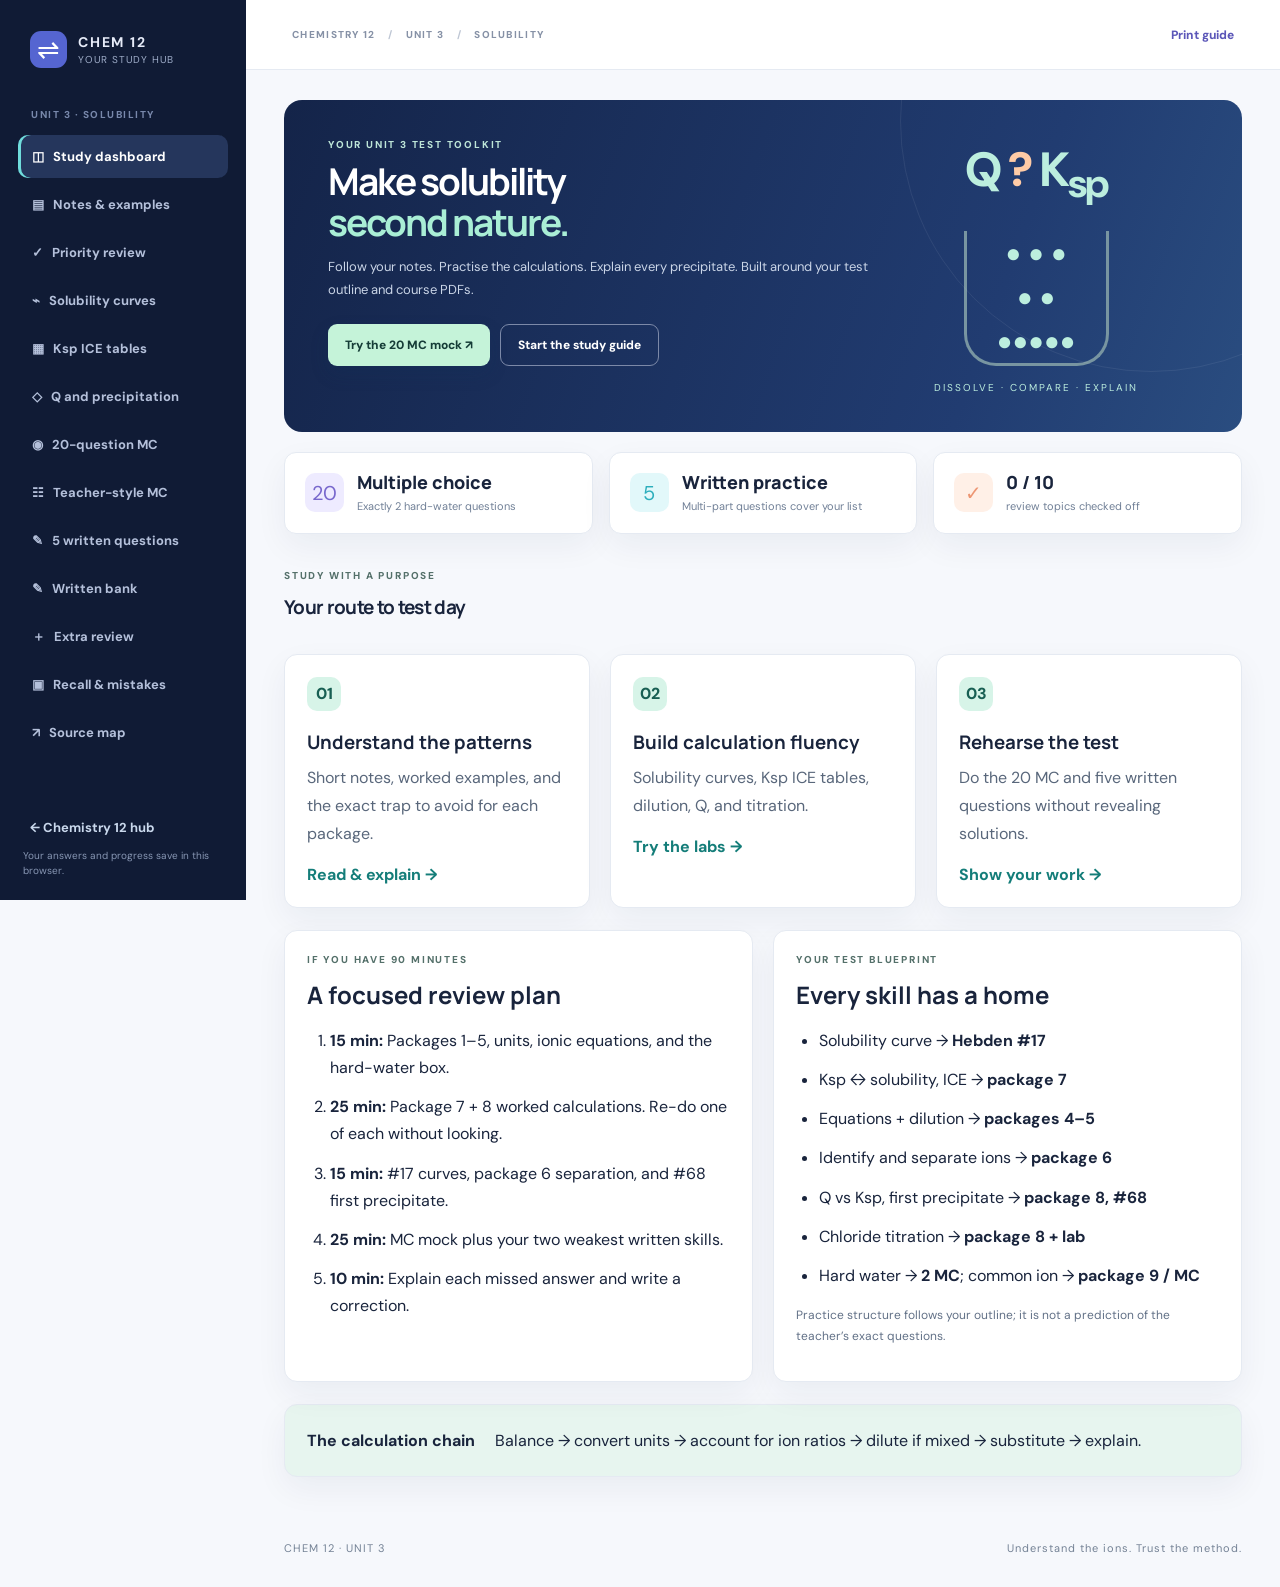
==== commit 053d1248: "Focus Unit 3 review on nine priority problems" ====
--- a/unit3.html
+++ b/unit3.html
@@ -2,7 +2,7 @@
 <html lang="en">
 <head><meta charset="utf-8"><meta name="viewport" content="width=device-width, initial-scale=1"><meta name="theme-color" content="#101b35"><meta name="description" content="Chemistry 12 Unit 3: solubility notes, Hebden homework map, Ksp and ICE practice, chloride titration, and a 20 MC + 5 written mock test."><title>Chem 12 · Unit 3 Solubility</title><link rel="stylesheet" href="./styles.css"><link rel="stylesheet" href="./unit3.css"><script src="./unit3-content.js" defer></script><script src="./unit3.js" defer></script><script src="./teacher3.js" defer></script></head>
 <body class="u3"><a class="skip-link" href="#u3-main">Skip to study content</a><div class="shell">
-<aside class="sidebar"><a href="./index.html" class="brand"><span class="brand-mark">⇌</span><span><strong>CHEM 12</strong><small>your study hub</small></span></a><div class="side-label">UNIT 3 · SOLUBILITY</div><nav class="nav" aria-label="Unit 3 navigation"><a href="#overview" class="nav-link" data-section="overview">◫ &nbsp; Study dashboard</a><a href="#guide" class="nav-link" data-section="guide">▤ &nbsp; Notes & examples</a><a href="#homework" class="nav-link" data-section="homework">✓ &nbsp; Hebden checklist</a><a href="#assigned" class="nav-link" data-section="assigned">▤ &nbsp; Assigned questions</a><a href="#labs" class="nav-link" data-section="labs">⌁ &nbsp; Solubility curves</a><a href="#ice" class="nav-link" data-section="ice">▦ &nbsp; Ksp ICE tables</a><a href="#mixing" class="nav-link" data-section="mixing">◇ &nbsp; Q and precipitation</a><a href="#mock" class="nav-link" data-section="mock">◉ &nbsp; 20-question MC</a><a href="#teacher" class="nav-link" data-section="teacher">☷ &nbsp; Teacher-style MC</a><a href="#written" class="nav-link" data-section="written">✎ &nbsp; 5 written questions</a><a href="#writtenbank" class="nav-link" data-section="writtenbank">✎ &nbsp; Written bank</a><a href="#extra" class="nav-link" data-section="extra">＋ &nbsp; Extra review</a><a href="#recall" class="nav-link" data-section="recall">▣ &nbsp; Recall & mistakes</a><a href="#sources" class="nav-link" data-section="sources">↗ &nbsp; Source map</a></nav><div class="side-spacer"></div><a class="back-unit" href="./index.html">← Chemistry 12 hub</a><div class="side-foot">Your answers and progress save in this browser.</div></aside>
+<aside class="sidebar"><a href="./index.html" class="brand"><span class="brand-mark">⇌</span><span><strong>CHEM 12</strong><small>your study hub</small></span></a><div class="side-label">UNIT 3 · SOLUBILITY</div><nav class="nav" aria-label="Unit 3 navigation"><a href="#overview" class="nav-link" data-section="overview">◫ &nbsp; Study dashboard</a><a href="#guide" class="nav-link" data-section="guide">▤ &nbsp; Notes & examples</a><a href="#homework" class="nav-link" data-section="homework">✓ &nbsp; Priority review</a><a href="#labs" class="nav-link" data-section="labs">⌁ &nbsp; Solubility curves</a><a href="#ice" class="nav-link" data-section="ice">▦ &nbsp; Ksp ICE tables</a><a href="#mixing" class="nav-link" data-section="mixing">◇ &nbsp; Q and precipitation</a><a href="#mock" class="nav-link" data-section="mock">◉ &nbsp; 20-question MC</a><a href="#teacher" class="nav-link" data-section="teacher">☷ &nbsp; Teacher-style MC</a><a href="#written" class="nav-link" data-section="written">✎ &nbsp; 5 written questions</a><a href="#writtenbank" class="nav-link" data-section="writtenbank">✎ &nbsp; Written bank</a><a href="#extra" class="nav-link" data-section="extra">＋ &nbsp; Extra review</a><a href="#recall" class="nav-link" data-section="recall">▣ &nbsp; Recall & mistakes</a><a href="#sources" class="nav-link" data-section="sources">↗ &nbsp; Source map</a></nav><div class="side-spacer"></div><a class="back-unit" href="./index.html">← Chemistry 12 hub</a><div class="side-foot">Your answers and progress save in this browser.</div></aside>
 <main id="u3-main"><header class="topbar"><button id="u3-menu" class="icon-button menu-button" aria-label="Open navigation" aria-expanded="false">☰</button><div class="breadcrumb">CHEMISTRY 12 <span>/</span> UNIT 3 <span>/</span> SOLUBILITY</div><button id="print-guide" class="text-button">Print guide</button></header>
 <section id="overview" class="u3-view"><div class="hero"><div><div class="eyebrow light">YOUR UNIT 3 TEST TOOLKIT</div><h1>Make solubility<br><em>second nature.</em></h1><p>Follow your notes. Practise the calculations. Explain every precipitate. Built around your test outline and course PDFs.</p><div class="hero-actions"><a class="button button-bright" href="#mock">Try the 20 MC mock ↗</a><a class="button button-outline" href="#guide">Start the study guide</a></div></div><div class="chem-art" aria-hidden="true"><div class="chem-equation">Q <span>?</span> K<sub>sp</sub></div><div class="chem-dots">● ● ●<br>● ●<br>●●●●●</div><div class="chem-caption">DISSOLVE · COMPARE · EXPLAIN</div></div></div>
 <div class="stats-grid"><div class="stat-card"><span class="stat-icon violet">20</span><div><strong>Multiple choice</strong><small>Exactly 2 hard-water questions</small></div></div><div class="stat-card"><span class="stat-icon cyan">5</span><div><strong>Written practice</strong><small>Multi-part questions cover your list</small></div></div><div class="stat-card"><span class="stat-icon peach">✓</span><div><strong id="u3-progress">0 / 10</strong><small>review topics checked off</small></div></div></div>
@@ -10,7 +10,7 @@
 <div class="u3-grid"><div class="panel"><div class="eyebrow">IF YOU HAVE 90 MINUTES</div><h2>A focused review plan</h2><ol class="spaced"><li><b>15 min:</b> Packages 1–5, units, ionic equations, and the hard-water box.</li><li><b>25 min:</b> Package 7 + 8 worked calculations. Re-do one of each without looking.</li><li><b>15 min:</b> #17 curves, package 6 separation, and #68 first precipitate.</li><li><b>25 min:</b> MC mock plus your two weakest written skills.</li><li><b>10 min:</b> Explain each missed answer and write a correction.</li></ol></div><div class="panel"><div class="eyebrow">YOUR TEST BLUEPRINT</div><h2>Every skill has a home</h2><ul class="spaced"><li>Solubility curve → <b>Hebden #17</b></li><li>Ksp ↔ solubility, ICE → <b>package 7</b></li><li>Equations + dilution → <b>packages 4–5</b></li><li>Identify and separate ions → <b>package 6</b></li><li>Q vs Ksp, first precipitate → <b>package 8, #68</b></li><li>Chloride titration → <b>package 8 + lab</b></li><li>Hard water → <b>2 MC</b>; common ion → <b>package 9 / MC</b></li></ul><p class="muted">Practice structure follows your outline; it is not a prediction of the teacher’s exact questions.</p></div></div>
 <div class="panel formula-strip"><b>The calculation chain</b><span>Balance → convert units → account for ion ratios → dilute if mixed → substitute → explain.</span></div></section>
 <section id="guide" class="u3-view" hidden><div class="page-head"><div class="eyebrow">THE ULTIMATE STUDY GUIDE</div><h1>Notes that lead to answers.</h1><p>Work through each package, then explain the “check yourself” prompt before opening its answer.</p></div><label class="search-wrap"><span>⌕</span><input type="search" id="u3-search" placeholder="Search: hard water, ICE, titration…" aria-label="Search Unit 3 notes"></label><div id="guide-list"></div></section>
-<section id="homework" class="u3-view" hidden><div class="page-head"><div class="eyebrow">YOUR NOTES → HEBDEN</div><h1>The homework map.</h1><p>Question numbers restart in Unit III. These are solubility questions, not the Unit II numbers in the original hub.</p></div><div class="panel callout"><b>Do these first:</b> #17; #18–20; #25; #29–34; #40; #42, #47, #50; #56–69 (especially #68). Then review the chloride lab. The supplemental scan covers printed pp. 101–108.</div><p><a class="button button-dark" href="#assigned">Open assigned questions →</a></p><p id="hw-progress" aria-live="polite"></p><div id="hw-list"></div></section>
+<section id="homework" class="u3-view" hidden><div class="page-head"><h1>Priority review questions</h1><p>Nine Hebden problems chosen for the skills on your Unit 3 test. Try each before opening the worked answer.</p></div><p id="hw-progress" aria-live="polite"></p><article class="panel"><small>Package 1 · p. 79</small><h2>#17 · Solubility curves</h2><p>Work through parts (c)–(e). Predict what happens when a saturated sample is heated, then determine which salt crystallizes first on cooling.</p><a href="#curve17">Use the interactive #17 graph →</a><label><input type="checkbox" data-hw="review-17"> Reviewed #17</label></article><article class="panel"><small>Package 4 · p. 81</small><h2>#20f · Dilution with a shared ion</h2><p>Mix 50.0 mL of 0.200 M CaCl₂ with 50.0 mL of 0.200 M NaCl. Find the final concentration of each ion.</p><details><summary>Check your reasoning</summary><p>Each stock is diluted twofold. [Ca²⁺] = 0.100 M and [Na⁺] = 0.100 M. Both contribute chloride, so [Cl⁻] = 2(0.100) + 0.100 = 0.300 M.</p></details><label><input type="checkbox" data-hw="review-20f"> Reviewed #20f</label></article><article class="panel"><small>Package 5 · p. 87</small><h2>#25d · Three precipitation equations</h2><p>Mix aqueous barium nitrate and lithium sulfate. Write the balanced formula, complete ionic and net ionic equations, with states.</p><details><summary>Check your reasoning</summary><p>Ba(NO₃)₂(aq) + Li₂SO₄(aq) → BaSO₄(s) + 2LiNO₃(aq).<br>Ba²⁺(aq) + 2NO₃⁻(aq) + 2Li⁺(aq) + SO₄²⁻(aq) → BaSO₄(s) + 2Li⁺(aq) + 2NO₃⁻(aq).<br>Cancel lithium and nitrate. Ba²⁺(aq) + SO₄²⁻(aq) → BaSO₄(s).</p></details><label><input type="checkbox" data-hw="review-25d"> Reviewed #25d</label></article><article class="panel"><small>Package 6 · p. 90</small><h2>#33 · Identify and separate ions</h2><p>Draw a flow chart for an unknown that can contain Ag⁺, Al³⁺, both or neither. Label each reagent, precipitate and filtrate.</p><details><summary>Check your reasoning</summary><p>Unknown → add NaCl → AgCl(s) identifies Ag⁺. Filter any solid and retain the liquid. → Add NaOH dropwise → Al(OH)₃(s) identifies Al³⁺. Avoid excess hydroxide, which can redissolve Al(OH)₃. A negative test means no detectable ion at that step. Continue to the second test even if the first is negative.</p></details><label><input type="checkbox" data-hw="review-33"> Reviewed #33</label></article><article class="panel"><small>Package 7 · p. 95</small><h2>#46 · Ksp from solubility</h2><p>A saturated sample contains 7.35 g silver acetate per litre at 25 °C. Use 166.91 g/mol to find Ksp.</p><details><summary>Check your reasoning</summary><p>s = 7.35/166.91 = 0.0440 M. Each dissolved formula unit supplies one Ag⁺ and one acetate, so Ksp = s² = 1.94 × 10⁻³.</p></details><label><input type="checkbox" data-hw="review-46"> Reviewed #46</label></article><article class="panel"><small>Package 7 · p. 95</small><h2>#47 · Solubility from Ksp using ICE</h2><p>Find the molar solubility of Ag₂CrO₄ in pure water using Ksp = 1.1 × 10⁻¹². Set up an ICE table first.</p><details><summary>Check your reasoning</summary><p>Ag₂CrO₄(s) ⇌ 2Ag⁺(aq) + CrO₄²⁻(aq). For silver and chromate, the initial row is 0, 0. The change row is +2s, +s. The equilibrium row is 2s, s. Ksp = (2s)²s = 4s³, so s = 6.5 × 10⁻⁵ M.</p></details><label><input type="checkbox" data-hw="review-47"> Reviewed #47</label></article><article class="panel"><small>Package 8 · p. 98</small><h2>#59 · Will a precipitate form?</h2><p>Mix 10.0 mL of 1.0 × 10⁻³ M Pb(NO₃)₂ with 40.0 mL of 1.5 × 10⁻⁴ M Na₂SO₄. Predict precipitation using Ksp(PbSO₄) = 1.8 × 10⁻⁸.</p><details><summary>Check your reasoning</summary><p>In 50.0 mL total, [Pb²⁺] = 2.0 × 10⁻⁴ M and [SO₄²⁻] = 1.2 × 10⁻⁴ M before reaction. Q = 2.4 × 10⁻⁸ > Ksp. PbSO₄ precipitates.</p></details><label><input type="checkbox" data-hw="review-59"> Reviewed #59</label></article><article class="panel"><small>Package 8 · p. 99</small><h2>#68 · Which precipitate forms first?</h2><p>Add Pb²⁺ dropwise to 0.10 M each of Cl⁻, I⁻ and SO₄²⁻. Compare the thresholds using Ksp values of 1.2 × 10⁻⁵, 8.5 × 10⁻⁹ and 1.8 × 10⁻⁸ for the respective salts.</p><details><summary>Check your reasoning</summary><p>At onset Q = Ksp. For PbCl₂ and PbI₂ divide Ksp by (0.10)² to get required [Pb²⁺] of 1.2 × 10⁻³ M and 8.5 × 10⁻⁷ M. For PbSO₄ divide by 0.10 to get 1.8 × 10⁻⁷ M. PbSO₄ reaches saturation first.</p></details><label><input type="checkbox" data-hw="review-68"> Reviewed #68</label></article><article class="panel"><small>Package 8 and chloride lab · p. 101</small><h2>#70 · Chloride titration</h2><p>A 25.0 mL sample needs 36.8 mL of 0.100 M AgNO₃ to reach the endpoint. Find [Cl⁻]. As a lab follow-up, describe the visible endpoint.</p><details><summary>Check your reasoning</summary><p>Ag⁺ and Cl⁻ react 1:1. n(Cl⁻) = 0.0368 × 0.100 = 0.00368 mol. [Cl⁻] = 0.00368/0.0250 = 0.147 M. The white AgCl forms during titration. A persistent orange-red trace of Ag₂CrO₄ signals the endpoint.</p></details><label><input type="checkbox" data-hw="review-70"> Reviewed #70</label></article><p>For the two hard-water MC questions, practise identifying which reagent removes Ca²⁺, Mg²⁺, or both. <a href="#mock">Open the 20-question mock →</a></p></section>
 <section id="labs" class="u3-view" hidden><div class="page-head"><div class="eyebrow">SEE IT · CALCULATE IT · CHECK IT</div><h1>Solubility curves</h1><p>Read the graph, then change the temperature and water mass to predict how much salt dissolves.</p></div>
 <div class="panel lab-panel"><div class="eyebrow">SOLUBILITY CURVES · #17 SKILLS</div><h2>Temperature changes the limit.</h2><p>This original practice graph uses hypothetical salts A, B and C. Its vertical axis is <b>grams of salt per 100 g of water</b>, not grams per litre of solution.</p><div class="u3-grid"><p><a href="#curve17" class="button button-ghost">Practise Hebden #17 on the graph →</a></p><div id="curve-svg"></div><div><label>Temperature: <b id="temp-value">60 °C</b><input type="range" id="curve-temp" min="0" max="100" value="60"></label><label>Water mass (g)<input id="curve-water" type="number" min="1" value="150"></label><label>Salt A added (g)<input id="curve-mass" type="number" min="0" value="90"></label><div id="curve-result" class="feedback" aria-live="polite"></div><p class="muted">Assume equilibrium, no evaporation, no supersaturation, and independent salts. Cooling a saturated sample from 60 to 20 °C crystallizes (50 − 30) × 150/100 = 30 g of A.</p></div></div></div>
 </section><section id="ice" class="u3-view" hidden><div class="page-head"><h1>Ksp ICE tables</h1><p>Use mol/L for concentration. Enter scientific notation as 1.8e-10.</p></div><div class="panel lab-panel"><div class="eyebrow">ICE TABLE TRAINER</div><h2>Start with the dissolving equation.</h2><label>Choose a salt<select id="ice-salt"><option value="agcl">AgCl · 1:1</option><option value="mgf2">MgF₂ · 1:2</option><option value="ag2cro4">Ag₂CrO₄ · 2:1</option></select></label><div id="u3-ice-prompt"></div><div class="table-wrap"><table><thead><tr><th>mol/L</th><th id="ice-cat">Cation</th><th id="ice-an">Anion</th></tr></thead><tbody><tr><th>Initial</th><td>0</td><td>0</td></tr><tr><th>Change</th><td><input id="ice-change-c" aria-label="Cation change in terms of s" placeholder="e.g. +s"></td><td><input id="ice-change-a" aria-label="Anion change in terms of s" placeholder="e.g. +2s"></td></tr><tr><th>Equilibrium</th><td><input id="ice-eq-c" aria-label="Equilibrium cation concentration in terms of s" placeholder="in terms of s"></td><td><input id="ice-eq-a" aria-label="Equilibrium anion concentration in terms of s" placeholder="in terms of s"></td></tr></tbody></table></div><label>Molar solubility s (M)<input id="ice-s-answer" inputmode="decimal" placeholder="e.g. 1.34e-5"></label><button id="check-ice" class="button button-dark">Check table & solubility</button><div id="ice-feedback" aria-live="polite"></div><details><summary>Show the full solution</summary><div id="ice-solution"></div></details></div>
@@ -24,7 +24,7 @@
 <section id="written" class="u3-view" hidden><div class="page-head"><div class="eyebrow">SHOW THE METHOD</div><h1>Five written questions.</h1><p>A 50-mark practice paper. Several questions have parts so all of your teacher’s listed skills fit into five questions. Work on paper or save your reasoning below; then use the point-by-point marking guide.</p></div><p><a href="#writtenbank" class="button button-ghost">Open 14 extra written questions →</a></p><div id="written-list"></div><div class="panel"><h3>Your written self-assessment</h3><label>Marks earned (out of 50)<input id="written-score" type="number" min="0" max="50"></label><p>Mark the method as well as the number: equation, setup, substitution, units, and conclusion.</p></div></section>
 <section id="extra" class="u3-view" hidden><div class="page-head"><div class="eyebrow">MORE REPS, MORE CONFIDENCE</div><h1>Extra review.</h1><p>Target the skill you missed. Each drill has a worked answer and a reason to practise it.</p></div><label>Filter drills<select id="extra-filter"><option value="all">All topics</option><option>Foundations</option><option>Curves</option><option>Equations</option><option>Ksp</option><option>Precipitation</option><option>Separation</option><option>Titration</option><option>Hard water</option></select></label><div id="extra-list"></div></section>
 <section id="recall" class="u3-view" hidden><div class="page-head"><div class="eyebrow">KNOW WHY YOU KNOW IT</div><h1>Recall & mistake log.</h1><p>Say the answer aloud first. A corrected explanation is more useful than memorizing a letter.</p></div><div id="recall-list"></div><div class="panel"><h2>My Unit 3 corrections</h2><label>Question → my mistake → correct rule → next practice<textarea id="u3-mistakes" rows="10" placeholder="Example: Q question → used bottle concentrations → dilute each ion using the total mixed volume first → redo written #3."></textarea></label><small id="save-status" aria-live="polite">Saved in this browser as you type.</small></div></section>
-<section id="assigned" class="u3-view" hidden><div class="page-head"><h1>Assigned Hebden questions</h1><p>Numbered prompts restate the assignments from your notes. Use the class solubility and Ksp tables where indicated. Pages refer to printed Unit III pages.</p></div><details class="guide-card"><summary><h2>Package 1 · pp. 74, 76</h2></summary><div class="guide-body"><article class="panel"><h3>#1</h3><p>Classify the dissolved particles as ions or molecules for RbBr, CHCl₃, CsNO₃, CuSO₄, S₈, CrCl₃, NaCH₃COO, ICl, HNO₃ and CH₄. Treat HNO₃ as an acid in water.</p><details><summary>Check your reasoning</summary><p>Ions: RbBr, CsNO₃, CuSO₄, CrCl₃, NaCH₃COO and HNO₃. The other four give molecular solutes.</p></details></article><article class="panel"><h3>#2</h3><p>Write dissolution equations for solid ammonium sulfate, liquid ethanol, solid potassium carbonate and solid calcium chloride.</p><details><summary>Check your reasoning</summary><p>Products respectively: 2NH₄⁺ + SO₄²⁻, CH₃CH₂OH(aq), 2K⁺ + CO₃²⁻, Ca²⁺ + 2Cl⁻. Label all dissolved products (aq).</p></details></article><article class="panel"><h3>#3</h3><p>Represent saturated K₃PO₄, NH₄Cl and Al(NO₃)₃ by equilibrium equations.</p><details><summary>Check your reasoning</summary><p>Place each solid on the left of ⇌. Aqueous products are 3K⁺ + PO₄³⁻, NH₄⁺ + Cl⁻, and Al³⁺ + 3NO₃⁻.</p></details></article><article class="panel"><h3>#4</h3><p>Write the crystallization equation for magnesium bromide.</p><details><summary>Check your reasoning</summary><p>Mg²⁺(aq) + 2Br⁻(aq) → MgBr₂(s).</p></details></article><article class="panel"><h3>#5</h3><p>Show how solid glucose dissolves.</p><details><summary>Check your reasoning</summary><p>C₆H₁₂O₆(s) → C₆H₁₂O₆(aq).</p></details></article><article class="panel"><h3>#6</h3><p>Decant 100 mL of clear liquid from saturated NaCl. Is the transferred liquid saturated?</p><details><summary>Check your reasoning</summary><p>Yes, at the original temperature. Decanting leaves its concentration unchanged.</p></details></article><article class="panel"><h3>#7</h3><p>Do newly added NaCl crystals sitting on the bottom establish that the water is saturated? Explain.</p><details><summary>Check your reasoning</summary><p>Allow time for equilibrium. Even an unsaturated solution takes time to dissolve solid.</p></details></article></div></details><details class="guide-card"><summary><h2>Package 4 · pp. 77–78</h2></summary><div class="guide-body"><article class="panel"><h3>#8</h3><p>At 20 °C AlF₃ dissolves to 5.59 g/L. Find molar solubility.</p><details><summary>Check your reasoning</summary><p>5.59 ÷ 83.98 = 0.0666 M.</p></details></article><article class="panel"><h3>#9</h3><p>PbCl₂ gives 0.99 g per 100.0 mL at 20 °C. Find molar solubility.</p><details><summary>Check your reasoning</summary><p>9.9 g/L ÷ 278.1 g/mol = 0.036 M.</p></details></article><article class="panel"><h3>#10</h3><p>Convert 1.26 × 10⁻³ M MgCO₃ to g/L.</p><details><summary>Check your reasoning</summary><p>Multiply by 84.31 g/mol to get 0.106 g/L.</p></details></article><article class="panel"><h3>#11</h3><p>Convert 1.2 × 10⁻⁴ M Ag₂CO₃ to grams per 100.0 mL.</p><details><summary>Check your reasoning</summary><p>s × 0.1000 L × 275.75 g/mol = 0.0033 g.</p></details></article><article class="panel"><h3>#12</h3><p>At 0 °C a saturated 150.0 mL sample holds 92.6 g CrO₃. Find s.</p><details><summary>Check your reasoning</summary><p>92.6 ÷ 99.99 ÷ 0.1500 = 6.17 M.</p></details></article><article class="panel"><h3>#13</h3><p>How much AgClO₂ is dissolved in 50.0 mL of a saturated 0.014 M solution?</p><details><summary>Check your reasoning</summary><p>0.014 × 0.0500 × 175.32 = 0.12 g.</p></details></article></div></details><details class="guide-card"><summary><h2>Package 1 · p. 79</h2></summary><div class="guide-body"><article class="panel"><h3>#17</h3><p>Use the interactive graph to answer all eight parts. <a href="#curve17" class="button button-ghost">Open #17 graph →</a></p></article></div></details><details class="guide-card"><summary><h2>Package 4 · p. 81</h2></summary><div class="guide-body"><article class="panel"><h3>#18</h3><p>Find every ion concentration for (a) 0.25 M FeCl₃, (b) 1.5 × 10⁻³ M Al₂(SO₄)₃, (c) 12.0 g (NH₄)₂CO₃ in 2.50 L, (d) 0.41 g Ca(OH)₂ in 500 mL and (e) 2.50 g KBr in 150 mL.</p><details><summary>Check your reasoning</summary><p>Cation then anion, in M: (a) 0.25, 0.75. (b) 0.0030, 0.0045. (c) 0.0999, 0.0500. (d) 0.011, 0.022. (e) 0.140, 0.140.</p></details></article><article class="panel"><h3>#19</h3><p>PbBr₂ dissolves to 0.844 g/100 mL. Write the equilibrium and find s and each ion concentration.</p><details><summary>Check your reasoning</summary><p>PbBr₂(s) ⇌ Pb²⁺(aq) + 2Br⁻(aq). 8.44/367.0 = 0.0230 M Pb²⁺ and 0.0460 M Br⁻.</p></details></article><article class="panel"><h3>#20</h3><p>Calculate the final concentrations of the named ions. Volumes below are in mL and concentrations in M. (a) 20.0 of 0.35 Fe³⁺ + 25.0 water. (b) 50.0 of 0.25 Ag⁺ + 100.0 of 0.10 nitrate. (c) 15.0 of 6.5×10⁻⁵ Cu²⁺ + 40.0 of 3.2×10⁻³ chloride. (d) 55.0 of 0.185 MgCl₂ + 25.0 of 0.048 CaBr₂. (e) 95.0 of 8.65×10⁻⁴ Al(NO₃)₃ + 15.0 of 7.50×10⁻⁶ Ag₂SO₄. (f) 50.0 each of 0.200 CaCl₂ and 0.200 NaCl. (g) 25.0 of 0.360 NH₄Br + 75.0 of 0.160 (NH₄)₂SO₄. (h) 10.0 of 0.100 Ba(NO₃)₂ + 40.0 of 0.300 AgNO₃.</p><details><summary>Check your reasoning</summary><p>Add moles of any shared ion before dividing by total volume. For (f), chloride comes from both salts: (2 × 0.200 × 0.0500 + 0.200 × 0.0500)/0.1000 = 0.300 M. Calcium and sodium are each 0.100 M.</p></details></article></div></details><details class="guide-card"><summary><h2>Package 5 · pp. 83–84, 87</h2></summary><div class="guide-body"><article class="panel"><h3>#21</h3><p>Use your solubility table to classify AgCl, NaOH, FeS, FeSO₄, Al₂(CO₃)₃, Fe(NO₃)₃, Na₃PO₄, CuI, CuCl₂ and PbBr₂.</p><details><summary>Check your reasoning</summary><p>Low solubility: AgCl, FeS, Al₂(CO₃)₃, CuI and PbBr₂. The other five are soluble in the course table.</p></details></article><article class="panel"><h3>#22</h3><p>Predict the solid for each pair of 0.2 M solutions: AgNO₃/NH₄Br, SrBr₂/NaNO₃, KOH/AlCl₃, NaI/Pb(NO₃)₂, BaS/Na₂SO₄, CaS/NH₄Cl.</p><details><summary>Check your reasoning</summary><p>In order: AgBr, none, Al(OH)₃, PbI₂, BaSO₄, none.</p></details></article><article class="panel"><h3>#23</h3><p>Use solubility to explain the two opening examples involving BaSO₄ and AgBr.</p><details><summary>Check your reasoning</summary><p>Both salts have low solubility. A large amount of solid can coexist with a small concentration of dissolved metal ions.</p></details></article><article class="panel"><h3>#24</h3><p>Choose two soluble salts to prepare each precipitate: PbCl₂, AgBr, Cr₂S₃ and SrSO₄.</p><details><summary>Check your reasoning</summary><p>Use the metal nitrate with NaCl, NaBr, Na₂S and Na₂SO₄, respectively, in the course solubility-table model.</p></details></article><article class="panel"><h3>#25</h3><p>For equal volumes of 0.2 M solutions, predict both products and identify each solid. For every precipitation write formula, complete ionic and net ionic equations. Pairs: (a) MgS/Sr(OH)₂, (b) CuBr₂/Pb(NO₃)₂, (c) FeBr₃/SrI₂, (d) Ba(NO₃)₂/Li₂SO₄, (e) K₃PO₄/CuCl₂, (f) (NH₄)₂SO₃/Al₂(SO₄)₃, (g) AgNO₃/Na₃PO₄, (h) ZnSO₄/FeCl₂, (i) CoSO₄/Li₂CO₃, (j) Fe(NO₃)₃/MgS, (k) BeSO₄/(NH₄)₂CO₃, (l) MgSO₄/Sr(OH)₂.</p><details><summary>Check your reasoning</summary><p>Use the course double-replacement model. In (l), check both cross-products: Mg(OH)₂ and SrSO₄ can both precipitate. See the written bank for fully worked equation sets.</p></details></article></div></details><details class="guide-card"><summary><h2>Package 6 · pp. 90–91</h2></summary><div class="guide-body"><article class="panel"><h3>#26</h3><p>Why select a soluble reagent when removing a cation by precipitation?</p><details><summary>Check your reasoning</summary><p>The reagent must supply dissolved counterions.</p></details></article><article class="panel"><h3>#27</h3><p>Use the class table to identify possible single cations if separate aliquots (a) precipitate with sulfate and hydroxide or (b) precipitate only with sulfate.</p><details><summary>Check your reasoning</summary><p>Intersect the relevant rows of your solubility table. For example Pb²⁺ fits (a) and Ba²⁺ fits (b).</p></details></article><article class="panel"><h3>#28</h3><p>Can a precipitation test distinguish Ag⁺ from Pb²⁺? Use the class solubility table to justify the test.</p><details><summary>Check your reasoning</summary><p>Use a reagent whose anion forms a low-solubility salt with only one candidate. For example NaF gives PbF₂ while AgF is soluble.</p></details></article><article class="panel"><h3>#29</h3><p>Order soluble reagents to separate Al³⁺ and Ag⁺.</p><details><summary>Check your reasoning</summary><p>NaCl removes AgCl. Filter, then use a controlled addition of NaOH to precipitate Al(OH)₃.</p></details></article><article class="panel"><h3>#30</h3><p>Give a selective reagent sequence for Sr²⁺, Ca²⁺ and Ag⁺.</p><details><summary>Check your reasoning</summary><p>Use the class table at each step. Remove AgCl first, filter, then distinguish the remaining ions using the hydroxide entries before recovering the final ion.</p></details></article><article class="panel"><h3>#31</h3><p>Separate Mg²⁺, Pb²⁺ and Zn²⁺. Name the soluble reagents in order.</p><details><summary>Check your reasoning</summary><p>NaCl → PbCl₂. Filter. Na₂S → ZnS in the course table. Filter. NaOH → Mg(OH)₂.</p></details></article><article class="panel"><h3>#32</h3><p>Separate Fe³⁺, Ca²⁺, Ag⁺ and Be²⁺ using the class table. Give the reagent and solid at each step.</p><details><summary>Check your reasoning</summary><p>Start with NaCl for Ag⁺. After each filtration, reconsider only the ions remaining in the filtrate.</p></details></article><article class="panel"><h3>#33</h3><p>Turn #29 into a flow chart that handles both ions, one ion or neither.</p><details><summary>Check your reasoning</summary><p>At each selective step, a precipitate is a positive result. Continue with filtrate, or with the clear sample if the test was negative.</p></details></article><article class="panel"><h3>#34</h3><p>Turn #30 into a procedure that works for any subset of its three ions.</p><details><summary>Check your reasoning</summary><p>Record each reagent and solid, include a no-solid branch, then test the liquid for the remaining candidates.</p></details></article><article class="panel"><h3>#35</h3><p>Identify I⁻, SO₄²⁻ and OH⁻ using AgNO₃, Ca(NO₃)₂ and Mg(NO₃)₂. Name this type of analysis, decide the first reagent and finish the sequence.</p><details><summary>Check your reasoning</summary><p>Qualitative analysis. Mg²⁺ isolates hydroxide first. Filter, then Ca²⁺ tests for sulfate. Finally Ag⁺ tests for iodide.</p></details></article><article class="panel"><h3>#36</h3><p>Design a selective test sequence for S²⁻, OH⁻, Cl⁻ and CO₃²⁻ using silver, barium, copper(II) and strontium nitrates. Follow the class solubility table.</p><details><summary>Check your reasoning</summary><p>Ba²⁺ removes carbonate. After filtration use a selective hydroxide test from the course table, then Cu²⁺ for sulfide and Ag⁺ for chloride. Verify each proposed step against all remaining ions.</p></details></article><article class="panel"><h3>#37</h3><p>A 25.0 mL Ba²⁺ sample gives dry BaSO₄. The filter weighs 1.21 g before collection and 3.75 g afterwards. Find precipitate moles and original [Ba²⁺].</p><details><summary>Check your reasoning</summary><p>2.54 g ÷ 233.39 g/mol = 0.0109 mol. The 1:1 ratio gives 0.435 M Ba²⁺.</p></details></article></div></details><details class="guide-card"><summary><h2>Package 7 · pp. 91–92, 95</h2></summary><div class="guide-body"><article class="panel"><h3>#40</h3><p>Write dissolution equilibria and Ksp expressions for BaSO₄, MgF₂, Ag₂S and Cu(IO₃)₂.</p><details><summary>Check your reasoning</summary><p>The respective products are [Ba²⁺][SO₄²⁻], [Mg²⁺][F⁻]², [Ag⁺]²[S²⁻] and [Cu²⁺][IO₃⁻]².</p></details></article><article class="panel"><h3>#41</h3><p>Rank AgCl, AgI and AgBr in pure water using their Ksp values.</p><details><summary>Check your reasoning</summary><p>Most to least soluble: AgCl, AgBr, AgI. All three have s = √Ksp.</p></details></article><article class="panel"><h3>#42</h3><p>FeCO₃ is at equilibrium with 5.0×10⁻⁶ M Fe²⁺ and 6.0×10⁻⁶ M carbonate. Find Ksp.</p><details><summary>Check your reasoning</summary><p>Multiply the measured values: 3.0×10⁻¹¹.</p></details></article><article class="panel"><h3>#43</h3><p>Find [Zn²⁺] above ZnS in pure water using the class Ksp table.</p><details><summary>Check your reasoning</summary><p>In the course model [Zn²⁺] = s = √Ksp.</p></details></article><article class="panel"><h3>#44</h3><p>Find the PbSO₄ mass that dissolves in 5.0 L.</p><details><summary>Check your reasoning</summary><p>With Ksp = 1.8×10⁻⁸, mass = √Ksp × 5.0 × 303.26 = 0.20 g.</p></details></article><article class="panel"><h3>#45</h3><p>Find dissolved BaCrO₄ mass in 10.0 L of saturated solution.</p><details><summary>Check your reasoning</summary><p>Mass = √Ksp × 10.0 L × 253.32 g/mol.</p></details></article><article class="panel"><h3>#46</h3><p>7.35 g silver acetate saturates 1.00 L at 25 °C. Find Ksp.</p><details><summary>Check your reasoning</summary><p>s = 7.35/166.91 = 0.0440 M. Ksp = s² = 1.94×10⁻³.</p></details></article><article class="panel"><h3>#47</h3><p>Calculate s for Ag₂CrO₄.</p><details><summary>Check your reasoning</summary><p>Ksp = (2s)²s. With Ksp = 1.1×10⁻¹², s = 6.5×10⁻⁵ M.</p></details></article><article class="panel"><h3>#48</h3><p>Convert the Ksp of CaSO₄ into its solubility in g/L.</p><details><summary>Check your reasoning</summary><p>Multiply √Ksp by 136.14 g/mol.</p></details></article><article class="panel"><h3>#49</h3><p>Convert the Ksp of Fe(OH)₂ into g/L.</p><details><summary>Check your reasoning</summary><p>Molar solubility = ∛(Ksp/4). Multiply by 89.86 g/mol.</p></details></article><article class="panel"><h3>#50</h3><p>For Ag₂S, equilibrium [S²⁻] = 1.6×10⁻¹⁶ M and [Ag⁺] = 2.6×10⁻¹⁷ M. Find Ksp.</p><details><summary>Check your reasoning</summary><p>Square the measured silver concentration and multiply by sulfide: 1.1×10⁻⁴⁹.</p></details></article><article class="panel"><h3>#51</h3><p>0.00014 g ZnCO₃ just saturates 100.0 mL. Determine Ksp.</p><details><summary>Check your reasoning</summary><p>s = 0.00014/(125.39 × 0.1000). Ksp = s² ≈ 1.2×10⁻¹⁰.</p></details></article><article class="panel"><h3>#52</h3><p>For saturated Zn(OH)₂ with Ksp = 4.1×10⁻¹⁷, find [OH⁻].</p><details><summary>Check your reasoning</summary><p>[OH⁻] = 2∛(Ksp/4) = 4.3×10⁻⁶ M.</p></details></article><article class="panel"><h3>#53</h3><p>Find [Cd²⁺] above Cd(OH)₂ when Ksp = 5.3×10⁻¹⁵.</p><details><summary>Check your reasoning</summary><p>[Cd²⁺] = ∛(Ksp/4) = 1.1×10⁻⁵ M.</p></details></article><article class="panel"><h3>#54</h3><p>Find the mass of dissolved Pb²⁺ in 5.0 L of saturated lead(II) iodate.</p><details><summary>Check your reasoning</summary><p>Use 5.0 × ∛(Ksp/4) × 207.2. The requested mass is lead alone.</p></details></article><article class="panel"><h3>#55</h3><p>In two saturated Mn(OH)₂ mixtures, trial 1 has [Mn²⁺] = 2.1×10⁻⁵ M and [OH⁻] = 1.0×10⁻⁴ M. Trial 2 has [Mn²⁺] = 7.8×10⁻⁴ M. Find its [OH⁻].</p><details><summary>Check your reasoning</summary><p>Both trials have Ksp = 2.1×10⁻¹³. Take √(Ksp/[Mn²⁺]) = 1.6×10⁻⁵ M.</p></details></article></div></details><details class="guide-card"><summary><h2>Package 8 · pp. 98–99</h2></summary><div class="guide-body"><article class="panel"><h3>#56</h3><p>Mix 1.0 L each of 3.0×10⁻¹⁰ M Fe²⁺ and 1.2×10⁻⁸ M S²⁻. Predict precipitation using Ksp(FeS).</p><details><summary>Check your reasoning</summary><p>Both concentrations halve. Compare Q = 9.0×10⁻¹⁹ with your table value.</p></details></article><article class="panel"><h3>#57</h3><p>Determine the sulfide threshold for CuS in 0.20 M CuCl₂.</p><details><summary>Check your reasoning</summary><p>[S²⁻] = Ksp(CuS)/0.20.</p></details></article><article class="panel"><h3>#58</h3><p>Find the fluoride threshold for CaF₂ in 3.0×10⁻³ M Ca(NO₃)₂. Ksp = 1.5×10⁻¹⁰.</p><details><summary>Check your reasoning</summary><p>[F⁻] = √(Ksp/[Ca²⁺]) = 2.2×10⁻⁴ M.</p></details></article><article class="panel"><h3>#59</h3><p>Mix 10.0 mL 1.0×10⁻³ M Pb(NO₃)₂ with 40.0 mL 1.5×10⁻⁴ M Na₂SO₄. Will PbSO₄ form?</p><details><summary>Check your reasoning</summary><p>Q = (2.0×10⁻⁴)(1.2×10⁻⁴) = 2.4×10⁻⁸. This exceeds 1.8×10⁻⁸, so yes.</p></details></article><article class="panel"><h3>#60</h3><p>At onset, 20.0 mL 3.00×10⁻³ M Ni²⁺ has been mixed with 60.0 mL 2.52×10⁻⁴ M CO₃²⁻. Find Ksp.</p><details><summary>Check your reasoning</summary><p>Ksp = (0.00300 × 20/80)(0.000252 × 60/80) = 1.42×10⁻⁷.</p></details></article><article class="panel"><h3>#61</h3><p>Mix 25.0 mL 1.0×10⁻⁴ M Zn(NO₃)₂ with 45.0 mL 2.4×10⁻⁵ M Ca(OH)₂. Does Zn(OH)₂ form if Ksp = 4.1×10⁻¹⁷?</p><details><summary>Check your reasoning</summary><p>Q = (1.0×10⁻⁴ × 25/70)(2 × 2.4×10⁻⁵ × 45/70)² ≈ 3.4×10⁻¹⁴. Yes.</p></details></article><article class="panel"><h3>#62</h3><p>Ca(OH)₂ reaches onset when 100.0 mL 0.040 M CaCl₂ meets 150.0 mL 0.029 M NaOH. Calculate Ksp.</p><details><summary>Check your reasoning</summary><p>Ksp = (0.040 × 100/250)(0.029 × 150/250)² = 4.8×10⁻⁶.</p></details></article><article class="panel"><h3>#63</h3><p>Add 0.050 mL of 5.0 M Pb²⁺ to 100.00 mL of 3.0×10⁻⁵ M iodide. Will PbI₂ form?</p><details><summary>Check your reasoning</summary><p>Q ≈ 2.2×10⁻¹², below 8.5×10⁻⁹. No precipitate.</p></details></article><article class="panel"><h3>#64</h3><p>Mix 20.0 mL 5.0×10⁻⁵ M Ca²⁺ and 35.0 mL 2.5×10⁻⁴ M oxalate. Reduce the volume to 25.0 mL. Predict precipitation.</p><details><summary>Check your reasoning</summary><p>Use final volume for both concentrations. Q = (4.0×10⁻⁵)(3.5×10⁻⁴) = 1.4×10⁻⁸. Compare with Ksp for calcium oxalate.</p></details></article><article class="panel"><h3>#65</h3><p>What carbonate concentration reaches the detection threshold when [Ag⁺] = 0.050 M?</p><details><summary>Check your reasoning</summary><p>[CO₃²⁻] = Ksp(Ag₂CO₃)/(0.050)².</p></details></article><article class="panel"><h3>#66</h3><p>Dilute 5.0 mL 1.0×10⁻⁹ M Na₂S to 1.0 L. Mix 10.0 mL of this with 90.0 mL 2.0×10⁻¹⁶ M Pb²⁺. Find Ksp at onset.</p><details><summary>Check your reasoning</summary><p>Sulfide is diluted twice to 5.0×10⁻¹³ M. [Pb²⁺] = 1.8×10⁻¹⁶ M. Ksp = 9.0×10⁻²⁹.</p></details></article><article class="panel"><h3>#67</h3><p>Mn(IO₃)₂ has s = 4.78×10⁻³ M. Find the manganese threshold in 0.0200 M KIO₃.</p><details><summary>Check your reasoning</summary><p>Ksp = 4s³. Required [Mn²⁺] = 4s³/(0.0200)² = 1.09×10⁻³ M.</p></details></article><article class="panel"><h3>#68</h3><p>Add lead(II) ions gradually to a solution with 0.10 M each of chloride, iodide and sulfate. Rank the onset thresholds.</p><details><summary>Check your reasoning</summary><p>Required [Pb²⁺]: sulfate 1.8×10⁻⁷ M, iodide 8.5×10⁻⁷ M, chloride 1.2×10⁻³ M. PbSO₄ forms first.</p></details></article><article class="panel"><h3>#69</h3><p>Add 0.02 M AgNO₃ gradually to a solution with 1.0 M each of carbonate, iodate and chromate. Which solid appears first?</p><details><summary>Check your reasoning</summary><p>For carbonate and chromate use √(Ksp/[anion]); for iodate use Ksp/[anion]. AgIO₃ reaches its silver threshold first with the course constants.</p></details></article></div></details><details class="guide-card"><summary><h2>Package 8 · p. 101</h2></summary><div class="guide-body"><article class="panel"><h3>#70</h3><p>A 25.0 mL NaCl aliquot consumes 36.8 mL of 0.100 M AgNO₃ with chromate indicator. Determine [Cl⁻].</p><details><summary>Check your reasoning</summary><p>The 1:1 reaction gives 0.00368 mol chloride. Divide by 0.0250 L to get 0.147 M.</p></details></article><article class="panel"><h3>#71</h3><p>What volume of 0.0988 M chloride reacts with the silver in 25.0 mL of 0.0750 M AgNO₃?</p><details><summary>Check your reasoning</summary><p>n(Ag⁺) = 0.0250 × 0.0750 mol. V(Cl⁻) = n/0.0988 = 0.0190 L or 19.0 mL.</p></details></article><article class="panel"><h3>#72</h3><p>Dissolve 3.25 g KCl to make 500.0 mL. A 25.00 mL aliquot consumes 9.48 mL silver nitrate. Find its molarity.</p><details><summary>Check your reasoning</summary><p>n(KCl) = 3.25/74.55 mol. The aliquot contains 25.00/500.0 of that amount. [AgNO₃] = (3.25/74.55)(25.00/500.0)/0.00948 = 0.230 M.</p></details></article></div></details><details class="guide-card"><summary><h2>Package 9 · p. 108</h2></summary><div class="guide-body"><article class="panel"><h3>#81</h3><p>Sr(OH)₂ has solubility near 0.5 M at 25 °C. Give two changes that increase the amount that dissolves and two that decrease it.</p><details><summary>Check your reasoning</summary><p>Increase dissolution by consuming OH⁻ with acid or removing Sr²⁺ as SrSO₄ with sulfate. Suppress it with NaOH or Sr(NO₃)₂. Each change alters an ion in Sr(OH)₂(s) ⇌ Sr²⁺ + 2OH⁻.</p></details></article><article class="panel"><h3>#82</h3><p>Explain why adding solid BaCO₃ to its saturated solution fails to raise the equilibrium solubility.</p><details><summary>Check your reasoning</summary><p>Pure solid is absent from the Ksp expression. Extra solid changes neither temperature nor equilibrium ion concentrations.</p></details></article><article class="panel"><h3>#83</h3><p>How could you dissolve a calcium carbonate coating on a metal plate? Explain using the equilibrium.</p><details><summary>Check your reasoning</summary><p>Acid consumes carbonate: CaCO₃(s) + 2H⁺(aq) → Ca²⁺(aq) + CO₂(g) + H₂O(l). Removing carbonate favours further dissolution.</p></details></article><article class="panel"><h3>#84</h3><p>Give two ways each to increase and decrease PbCl₂ dissolution.</p><details><summary>Check your reasoning</summary><p>Increase it by removing Cl⁻ as AgCl using AgNO₃ or Pb²⁺ as PbSO₄ using Na₂SO₄. Decrease it by adding NaCl or Pb(NO₃)₂. These predictions use the class equilibrium model.</p></details></article><article class="panel"><h3>#85</h3><p>Compare SrCl₂ dissolution in four 1 M solutions: NaNO₃, Na₂SO₄, Sr(NO₃)₂ and MgCl₂. Which gives the greatest and least solubility in the course model?</p><details><summary>Check your reasoning</summary><p>Greatest: Na₂SO₄ removes Sr²⁺ as SrSO₄. Least: MgCl₂ supplies 2 M common chloride. The dissolution expression contains [Cl⁻]².</p></details></article><article class="panel"><h3>#86</h3><p>Rank NaBr solubility, greatest first, in 1 M NaCl, 1 M AgNO₃, 1 M KNO₃, 1 M Na₂SO₄ and 2 M AgNO₃. Explain the effects of both Ag⁺ and Na⁺.</p><details><summary>Check your reasoning</summary><p>2 M AgNO₃ > 1 M AgNO₃ > 1 M KNO₃ > 1 M NaCl > 1 M Na₂SO₄. Silver removes bromide as AgBr, KNO₃ contributes no common ion, and Na₂SO₄ supplies twice as much common sodium as NaCl.</p></details></article></div></details></section><section id="writtenbank" class="u3-view" hidden><div class="page-head"><h1>Extra written questions</h1><p>Choose a skill, show your work on paper, then open the solution. These original problems extend the five-question mock paper.</p></div><details class="guide-card"><summary><h2>Ksp from measured solubility</h2></summary><div class="guide-body"><article class="panel"><h3>Package 7 · 1</h3><p>A 250.0 mL saturated sample contains 0.0312 g of a salt MX₂ (156.0 g/mol). Find the molar solubility, both ion concentrations and Ksp.</p><details><summary>Check your reasoning</summary><p>s = 0.0312/(156.0 × 0.2500) = 8.00×10⁻⁴ M. [M²⁺] = s and [X⁻] = 1.60×10⁻³ M. Ksp = 4s³ = 2.05×10⁻⁹.</p></details></article><article class="panel"><h3>Package 7 · 2</h3><p>A₂B dissolves to 0.0240 g/L. Its molar mass is 300.0 g/mol. Write the dissolution equilibrium and determine Ksp.</p><details><summary>Check your reasoning</summary><p>A₂B(s) ⇌ 2A⁺(aq) + B²⁻(aq). s = 8.00×10⁻⁵ M. Ksp = (2s)²s = 2.05×10⁻¹².</p></details></article></div></details><details class="guide-card"><summary><h2>Solubility from Ksp · ICE</h2></summary><div class="guide-body"><article class="panel"><h3>Package 7 · 1</h3><p>Construct an ICE table for CaF₂ in pure water. Ksp = 1.5×10⁻¹⁰. Find s, [F⁻] and mass in 200.0 mL (78.07 g/mol).</p><details><summary>Check your reasoning</summary><p>Ca²⁺ | F⁻ rows: initial 0 | 0, change +s | +2s, equilibrium s | 2s. Ksp = 4s³. s = 3.3×10⁻⁴ M, [F⁻] = 6.7×10⁻⁴ M. Mass = s × 0.2000 × 78.07 = 0.0052 g.</p></details></article><article class="panel"><h3>Package 7 · 2</h3><p>Ag₂CrO₄ dissolves in 0.0100 M Na₂CrO₄. Set up an ICE table and estimate s using Ksp = 1.1×10⁻¹². Check your approximation.</p><details><summary>Check your reasoning</summary><p>Ag⁺ | CrO₄²⁻ rows: initial 0 | 0.0100, change +2s | +s, equilibrium 2s | 0.0100+s. Ksp ≈ 4s²(0.0100). s ≈ 5.2×10⁻⁶ M, just 0.052% of the initial chromate.</p></details></article></div></details><details class="guide-card"><summary><h2>Will a precipitate form?</h2></summary><div class="guide-body"><article class="panel"><h3>Package 8 · 1</h3><p>Combine 30.0 mL 4.00×10⁻⁴ M AgNO₃ with 70.0 mL 2.00×10⁻⁶ M NaCl. Compare Q with Ksp = 1.8×10⁻¹⁰.</p><details><summary>Check your reasoning</summary><p>After dilution [Ag⁺] = 1.20×10⁻⁴ M and [Cl⁻] = 1.40×10⁻⁶ M. Q = 1.68×10⁻¹⁰ < Ksp. No AgCl forms.</p></details></article><article class="panel"><h3>Package 8 · 2</h3><p>Combine equal volumes of 0.0100 M Pb(NO₃)₂ and 0.00400 M MgI₂. Will PbI₂ precipitate? Ksp = 8.5×10⁻⁹.</p><details><summary>Check your reasoning</summary><p>Before precipitation [Pb²⁺] = 0.00500 M and [I⁻] = 0.00400 M (two iodides, then twofold dilution). Q = 8.00×10⁻⁸ > Ksp. PbI₂ forms.</p></details></article></div></details><details class="guide-card"><summary><h2>Which precipitate forms first?</h2></summary><div class="guide-body"><article class="panel"><h3>Package 8 · #68–69 · 1</h3><p>Add Ag⁺ gradually to 0.020 M Cl⁻ and 0.0010 M Br⁻. Ignore dilution. Use Ksp = 1.8×10⁻¹⁰ for AgCl and 5.4×10⁻¹³ for AgBr.</p><details><summary>Check your reasoning</summary><p>[Ag⁺] thresholds: 9.0×10⁻⁹ M for AgCl and 5.4×10⁻¹⁰ M for AgBr. AgBr forms first.</p></details></article><article class="panel"><h3>Package 8 · #68–69 · 2</h3><p>Add Pb²⁺ to 0.20 M I⁻ and 0.010 M sulfate. Ksp values are 8.5×10⁻⁹ and 1.8×10⁻⁸ respectively. Compare with Hebden #68.</p><details><summary>Check your reasoning</summary><p>Required [Pb²⁺] for PbI₂ = 8.5×10⁻⁹/0.20² = 2.1×10⁻⁷ M. For PbSO₄ it is 1.8×10⁻⁶ M. PbI₂ forms first at these concentrations.</p></details></article></div></details><details class="guide-card"><summary><h2>Formula, complete ionic and net ionic</h2></summary><div class="guide-body"><article class="panel"><h3>Packages 4–5 · 1</h3><p>Mix aqueous BaCl₂ and Na₂SO₄. Write all three equations and identify spectator ions.</p><details><summary>Check your reasoning</summary><p>Formula: BaCl₂(aq) + Na₂SO₄(aq) → BaSO₄(s) + 2NaCl(aq).<br>Complete ionic (free ions aqueous): Ba²⁺ + 2Cl⁻ + 2Na⁺ + SO₄²⁻ → BaSO₄(s) + 2Na⁺ + 2Cl⁻.<br>Net: Ba²⁺(aq) + SO₄²⁻(aq) → BaSO₄(s). Na⁺ and Cl⁻ cancel.</p></details></article><article class="panel"><h3>Packages 4–5 · 2</h3><p>Mix 20.0 mL 0.300 M AgNO₃ with 40.0 mL 0.0500 M Na₃PO₄. Write all three equations and calculate the final [Na⁺].</p><details><summary>Check your reasoning</summary><p>Formula: 3AgNO₃(aq) + Na₃PO₄(aq) → Ag₃PO₄(s) + 3NaNO₃(aq).<br>Complete ionic (free ions aqueous): 3Ag⁺ + 3NO₃⁻ + 3Na⁺ + PO₄³⁻ → Ag₃PO₄(s) + 3Na⁺ + 3NO₃⁻.<br>Net: 3Ag⁺(aq) + PO₄³⁻(aq) → Ag₃PO₄(s). [Na⁺] = 3(0.0500)(40.0/60.0) = 0.100 M.</p></details></article></div></details><details class="guide-card"><summary><h2>Chloride titrations</h2></summary><div class="guide-body"><article class="panel"><h3>Package 8 · lab pp. 21–22 · 1</h3><p>A 20.00 mL aliquot of a fivefold diluted sample requires 12.40 mL 0.0800 M AgNO₃. Find the original chloride concentration and identify the endpoint.</p><details><summary>Check your reasoning</summary><p>Ag⁺ + Cl⁻ → AgCl(s), so n(Cl⁻) = 0.0800 × 0.01240 = 0.000992 mol. Diluted [Cl⁻] = 0.0496 M. Original = 0.248 M. Persistent orange-red Ag₂CrO₄ signals the endpoint.</p></details></article><article class="panel"><h3>Package 8 · lab pp. 21–22 · 2</h3><p>Titrate 10.00 mL chloride aliquots with 0.100 M AgNO₃. Titres are 9.22, 8.14 and 8.16 mL. Use the two closest values. How would including the outlier affect your answer?</p><details><summary>Check your reasoning</summary><p>Mean = 8.15 mL. n = 8.15×10⁻⁴ mol. [Cl⁻] = 0.0815 M. Including 9.22 mL raises the mean and overestimates chloride.</p></details></article></div></details><details class="guide-card"><summary><h2>Draw an identification and separation flow chart</h2></summary><div class="guide-body"><article class="panel"><h3>Package 6 · #26–36 · 1</h3><p>Your unknown may contain Ag⁺, Ba²⁺ and Ni²⁺. Draw a flow chart with reagents, precipitates, filtrates and a negative branch at each step.</p><details><summary>Check your reasoning</summary><p>Unknown → add NaCl → AgCl(s) identifies Ag⁺.<br>↓ Filter and retain liquid → add Na₂SO₄ → BaSO₄(s) identifies Ba²⁺.<br>↓ Filter and retain liquid → add NaOH → Ni(OH)₂(s) identifies Ni²⁺.<br>At each negative branch record no detectable candidate and carry the clear liquid to the next test.</p></details></article><article class="panel"><h3>Package 6 · #26–36 · 2</h3><p>Design a flow chart for Cl⁻ and SO₄²⁻ using Ba(NO₃)₂ and AgNO₃. Explain why BaCl₂ would spoil the procedure.</p><details><summary>Check your reasoning</summary><p>Unknown → Ba(NO₃)₂ → solid BaSO₄ indicates sulfate → filter.<br>Filtrate → AgNO₃ → solid AgCl indicates chloride. Follow the same liquid path after a negative test. BaCl₂ introduces chloride and can give a false positive.</p></details></article></div></details></section><section id="curve17" class="u3-view" hidden><div class="page-head"><h1>Hebden #17 · Read the curves</h1><p>Move the cursor with the slider or tap the graph. The five curves approximate the printed graph on p. 79. Readings are in grams of salt per 100 g of water.</p></div>
+<section id="writtenbank" class="u3-view" hidden><div class="page-head"><h1>Extra written questions</h1><p>Choose a skill, show your work on paper, then open the solution. These original problems extend the five-question mock paper.</p></div><details class="guide-card"><summary><h2>Ksp from measured solubility</h2></summary><div class="guide-body"><article class="panel"><h3>Package 7 · 1</h3><p>A 250.0 mL saturated sample contains 0.0312 g of a salt MX₂ (156.0 g/mol). Find the molar solubility, both ion concentrations and Ksp.</p><details><summary>Check your reasoning</summary><p>s = 0.0312/(156.0 × 0.2500) = 8.00×10⁻⁴ M. [M²⁺] = s and [X⁻] = 1.60×10⁻³ M. Ksp = 4s³ = 2.05×10⁻⁹.</p></details></article><article class="panel"><h3>Package 7 · 2</h3><p>A₂B dissolves to 0.0240 g/L. Its molar mass is 300.0 g/mol. Write the dissolution equilibrium and determine Ksp.</p><details><summary>Check your reasoning</summary><p>A₂B(s) ⇌ 2A⁺(aq) + B²⁻(aq). s = 8.00×10⁻⁵ M. Ksp = (2s)²s = 2.05×10⁻¹².</p></details></article></div></details><details class="guide-card"><summary><h2>Solubility from Ksp · ICE</h2></summary><div class="guide-body"><article class="panel"><h3>Package 7 · 1</h3><p>Construct an ICE table for CaF₂ in pure water. Ksp = 1.5×10⁻¹⁰. Find s, [F⁻] and mass in 200.0 mL (78.07 g/mol).</p><details><summary>Check your reasoning</summary><p>Ca²⁺ | F⁻ rows: initial 0 | 0, change +s | +2s, equilibrium s | 2s. Ksp = 4s³. s = 3.3×10⁻⁴ M, [F⁻] = 6.7×10⁻⁴ M. Mass = s × 0.2000 × 78.07 = 0.0052 g.</p></details></article><article class="panel"><h3>Package 7 · 2</h3><p>Ag₂CrO₄ dissolves in 0.0100 M Na₂CrO₄. Set up an ICE table and estimate s using Ksp = 1.1×10⁻¹². Check your approximation.</p><details><summary>Check your reasoning</summary><p>Ag⁺ | CrO₄²⁻ rows: initial 0 | 0.0100, change +2s | +s, equilibrium 2s | 0.0100+s. Ksp ≈ 4s²(0.0100). s ≈ 5.2×10⁻⁶ M, just 0.052% of the initial chromate.</p></details></article></div></details><details class="guide-card"><summary><h2>Will a precipitate form?</h2></summary><div class="guide-body"><article class="panel"><h3>Package 8 · 1</h3><p>Combine 30.0 mL 4.00×10⁻⁴ M AgNO₃ with 70.0 mL 2.00×10⁻⁶ M NaCl. Compare Q with Ksp = 1.8×10⁻¹⁰.</p><details><summary>Check your reasoning</summary><p>After dilution [Ag⁺] = 1.20×10⁻⁴ M and [Cl⁻] = 1.40×10⁻⁶ M. Q = 1.68×10⁻¹⁰ < Ksp. No AgCl forms.</p></details></article><article class="panel"><h3>Package 8 · 2</h3><p>Combine equal volumes of 0.0100 M Pb(NO₃)₂ and 0.00400 M MgI₂. Will PbI₂ precipitate? Ksp = 8.5×10⁻⁹.</p><details><summary>Check your reasoning</summary><p>Before precipitation [Pb²⁺] = 0.00500 M and [I⁻] = 0.00400 M (two iodides, then twofold dilution). Q = 8.00×10⁻⁸ > Ksp. PbI₂ forms.</p></details></article></div></details><details class="guide-card"><summary><h2>Which precipitate forms first?</h2></summary><div class="guide-body"><article class="panel"><h3>Package 8 · #68–69 · 1</h3><p>Add Ag⁺ gradually to 0.020 M Cl⁻ and 0.0010 M Br⁻. Ignore dilution. Use Ksp = 1.8×10⁻¹⁰ for AgCl and 5.4×10⁻¹³ for AgBr.</p><details><summary>Check your reasoning</summary><p>[Ag⁺] thresholds: 9.0×10⁻⁹ M for AgCl and 5.4×10⁻¹⁰ M for AgBr. AgBr forms first.</p></details></article><article class="panel"><h3>Package 8 · #68–69 · 2</h3><p>Add Pb²⁺ to 0.20 M I⁻ and 0.010 M sulfate. Ksp values are 8.5×10⁻⁹ and 1.8×10⁻⁸ respectively. Compare with Hebden #68.</p><details><summary>Check your reasoning</summary><p>Required [Pb²⁺] for PbI₂ = 8.5×10⁻⁹/0.20² = 2.1×10⁻⁷ M. For PbSO₄ it is 1.8×10⁻⁶ M. PbI₂ forms first at these concentrations.</p></details></article></div></details><details class="guide-card"><summary><h2>Formula, complete ionic and net ionic</h2></summary><div class="guide-body"><article class="panel"><h3>Packages 4–5 · 1</h3><p>Mix aqueous BaCl₂ and Na₂SO₄. Write all three equations and identify spectator ions.</p><details><summary>Check your reasoning</summary><p>Formula: BaCl₂(aq) + Na₂SO₄(aq) → BaSO₄(s) + 2NaCl(aq).<br>Complete ionic (free ions aqueous): Ba²⁺ + 2Cl⁻ + 2Na⁺ + SO₄²⁻ → BaSO₄(s) + 2Na⁺ + 2Cl⁻.<br>Net: Ba²⁺(aq) + SO₄²⁻(aq) → BaSO₄(s). Na⁺ and Cl⁻ cancel.</p></details></article><article class="panel"><h3>Packages 4–5 · 2</h3><p>Mix 20.0 mL 0.300 M AgNO₃ with 40.0 mL 0.0500 M Na₃PO₄. Write all three equations and calculate the final [Na⁺].</p><details><summary>Check your reasoning</summary><p>Formula: 3AgNO₃(aq) + Na₃PO₄(aq) → Ag₃PO₄(s) + 3NaNO₃(aq).<br>Complete ionic (free ions aqueous): 3Ag⁺ + 3NO₃⁻ + 3Na⁺ + PO₄³⁻ → Ag₃PO₄(s) + 3Na⁺ + 3NO₃⁻.<br>Net: 3Ag⁺(aq) + PO₄³⁻(aq) → Ag₃PO₄(s). [Na⁺] = 3(0.0500)(40.0/60.0) = 0.100 M.</p></details></article></div></details><details class="guide-card"><summary><h2>Chloride titrations</h2></summary><div class="guide-body"><article class="panel"><h3>Package 8 · lab pp. 21–22 · 1</h3><p>A 20.00 mL aliquot of a fivefold diluted sample requires 12.40 mL 0.0800 M AgNO₃. Find the original chloride concentration and identify the endpoint.</p><details><summary>Check your reasoning</summary><p>Ag⁺ + Cl⁻ → AgCl(s), so n(Cl⁻) = 0.0800 × 0.01240 = 0.000992 mol. Diluted [Cl⁻] = 0.0496 M. Original = 0.248 M. Persistent orange-red Ag₂CrO₄ signals the endpoint.</p></details></article><article class="panel"><h3>Package 8 · lab pp. 21–22 · 2</h3><p>Titrate 10.00 mL chloride aliquots with 0.100 M AgNO₃. Titres are 9.22, 8.14 and 8.16 mL. Use the two closest values. How would including the outlier affect your answer?</p><details><summary>Check your reasoning</summary><p>Mean = 8.15 mL. n = 8.15×10⁻⁴ mol. [Cl⁻] = 0.0815 M. Including 9.22 mL raises the mean and overestimates chloride.</p></details></article></div></details><details class="guide-card"><summary><h2>Draw an identification and separation flow chart</h2></summary><div class="guide-body"><article class="panel"><h3>Package 6 · #26–36 · 1</h3><p>Your unknown may contain Ag⁺, Ba²⁺ and Ni²⁺. Draw a flow chart with reagents, precipitates, filtrates and a negative branch at each step.</p><details><summary>Check your reasoning</summary><p>Unknown → add NaCl → AgCl(s) identifies Ag⁺.<br>↓ Filter and retain liquid → add Na₂SO₄ → BaSO₄(s) identifies Ba²⁺.<br>↓ Filter and retain liquid → add NaOH → Ni(OH)₂(s) identifies Ni²⁺.<br>At each negative branch record no detectable candidate and carry the clear liquid to the next test.</p></details></article><article class="panel"><h3>Package 6 · #26–36 · 2</h3><p>Design a flow chart for Cl⁻ and SO₄²⁻ using Ba(NO₃)₂ and AgNO₃. Explain why BaCl₂ would spoil the procedure.</p><details><summary>Check your reasoning</summary><p>Unknown → Ba(NO₃)₂ → solid BaSO₄ indicates sulfate → filter.<br>Filtrate → AgNO₃ → solid AgCl indicates chloride. Follow the same liquid path after a negative test. BaCl₂ introduces chloride and can give a false positive.</p></details></article></div></details></section><section id="curve17" class="u3-view" hidden><div class="page-head"><h1>Hebden #17 · Read the curves</h1><p>Move the cursor with the slider or tap the graph. The five curves approximate the printed graph on p. 79. Readings are in grams of salt per 100 g of water.</p></div>
 <div class="panel"><div id="graph17"></div><label>Temperature <output id="reading17"></output><input type="range" id="temp17" min="0" max="100" value="60"></label><p id="salts17"></p></div><div class="panel"><label>Question<select id="part17"></select></label><p id="prompt17"></p><label>Your answer<select id="answer17"></select></label><button id="check17" class="button button-dark">Check answer</button><p role="status" id="feedback17"></p></div></section><section id="sources" class="u3-view" hidden><div class="page-head"><div class="eyebrow">BUILT FROM YOUR COURSE FILES</div><h1>Source map & conventions.</h1><p>The guide paraphrases the concepts and adds original practice. PDF page numbers below refer to the file; Hebden page numbers refer to printed textbook pages.</p></div><div class="panel"><h2>Materials reviewed</h2><ul class="spaced"><li><b>unit 3 notes and labs.pdf</b> · 22 PDF pages. Packages 1–9, worked examples, precipitation activity, chloride titration procedure and recorded lab.</li><li><b>unit3mcpackage_compressed.pdf</b> · 9 PDF pages. Provincial-style solubility MC from 1998–2003, with answer key. Source-question references are provided for targeted return practice.</li><li><b>921416760-Hebden-Chem-12.pdf</b> · 105 PDF pages; Unit III starts at PDF p.78 / printed p.73. The supplemental scan continues through printed p.108. #17 is PDF p.84 / printed p.79; #68 is PDF p.104 / printed p.99.</li><li><b>Your test outline</b> · 20 MC with 2 hard-water questions, 5 written, and the skills listed in this guide.</li></ul><h3>Conventions that protect your marks</h3><ul class="spaced"><li>Use the Ksp value supplied by the question or your class table. Values may differ slightly between tables and temperatures.</li><li>At Q = Ksp, call the solution saturated / at the precipitation threshold. Your notes call this “just starts”; Q &gt; Ksp drives net precipitation.</li><li>“Insoluble” in the school table means low solubility, not exactly zero. Your Hebden classification uses less than 0.1 M.</li><li>For these dilute solutions use concentrations, additive volumes, and ideal dissociation as in the course. Retain guard digits and round the final answer.</li><li>Added solid does not change Ksp or saturated ion concentrations at fixed temperature while solid remains. Do not confuse the rate of dissolving with the equilibrium amount.</li><li>Some headings and handwriting are cropped in the scans. The package map follows the visible order and your package labels; unreadable details are not invented.</li></ul></div><div class="panel"><h2>Go back to the MC package</h2><div id="mc-source-map"></div></div></section>
 <footer class="u3-footer">CHEM 12 · UNIT 3 <span>Understand the ions. Trust the method.</span></footer></main></div><noscript><p>Enable JavaScript to view the study guide, questions and interactive practice.</p></noscript><script>(() => {
  const get=id=>document.getElementById(id);
